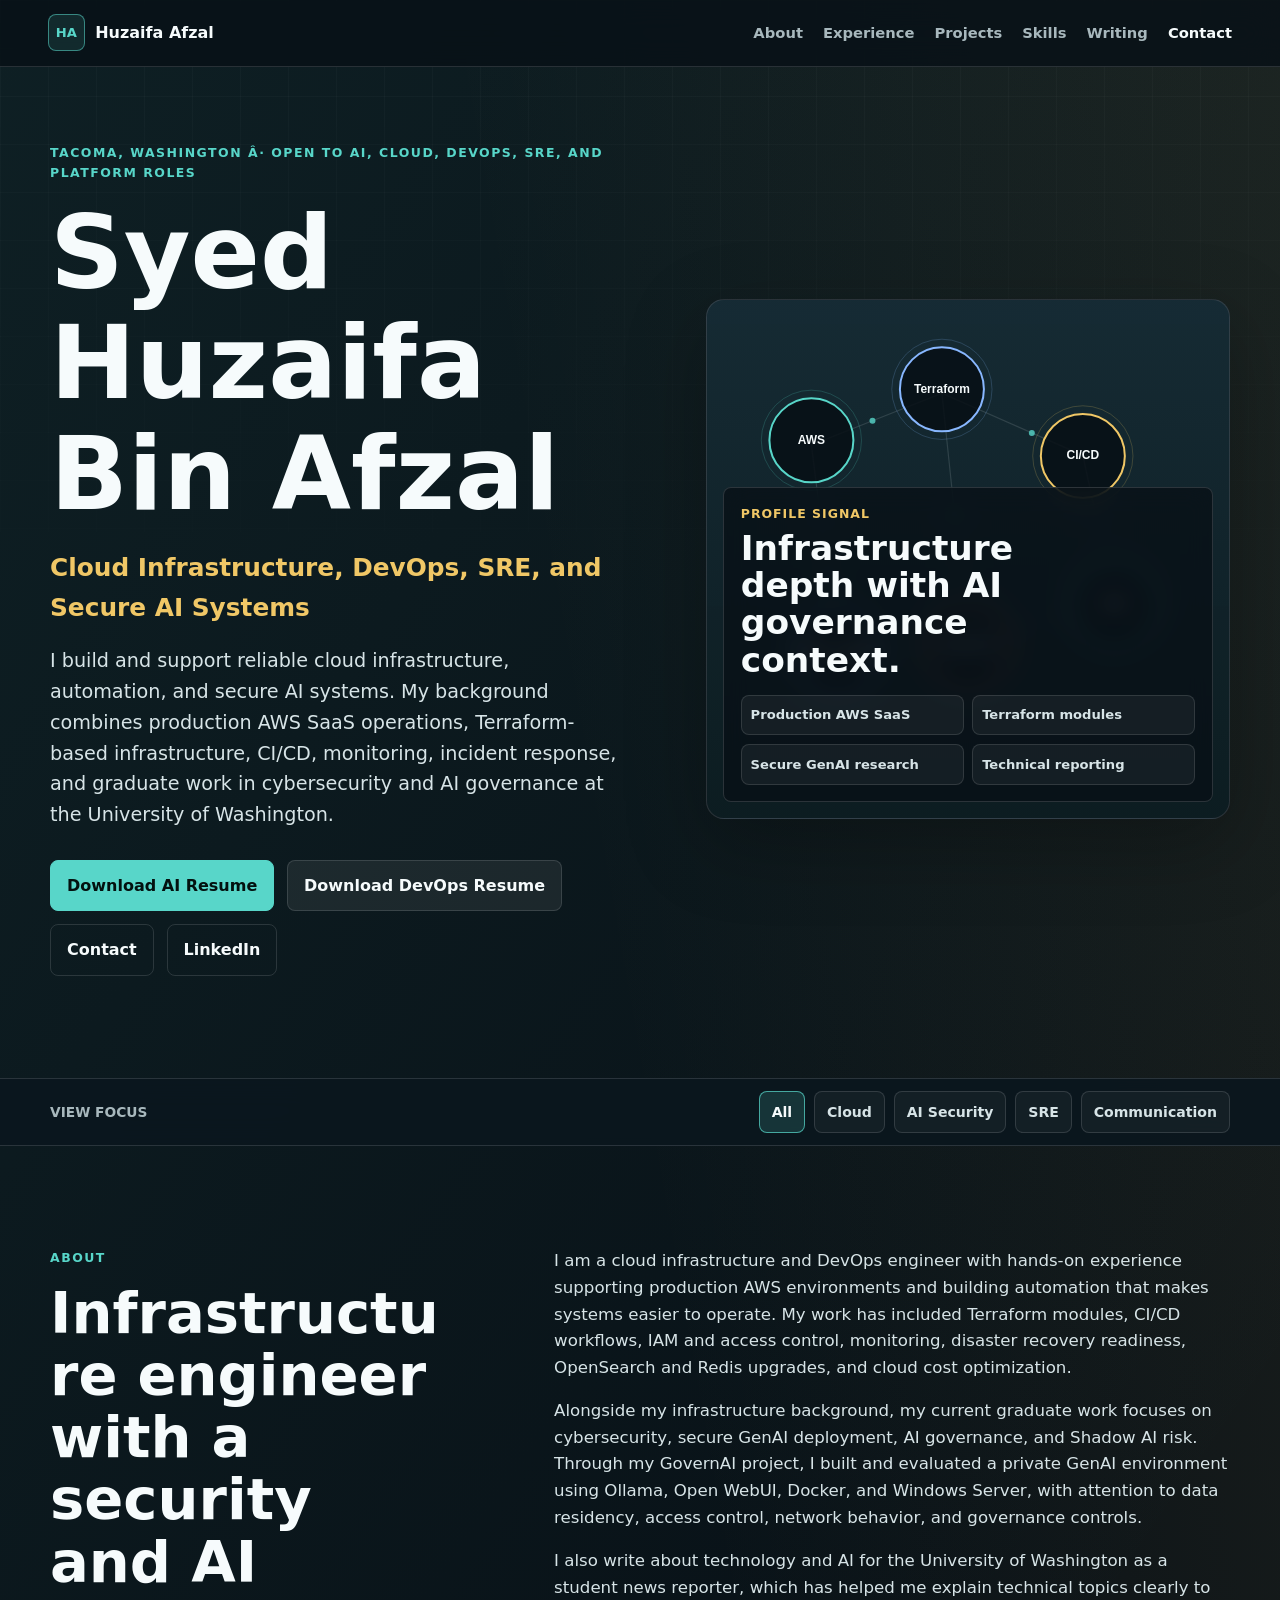
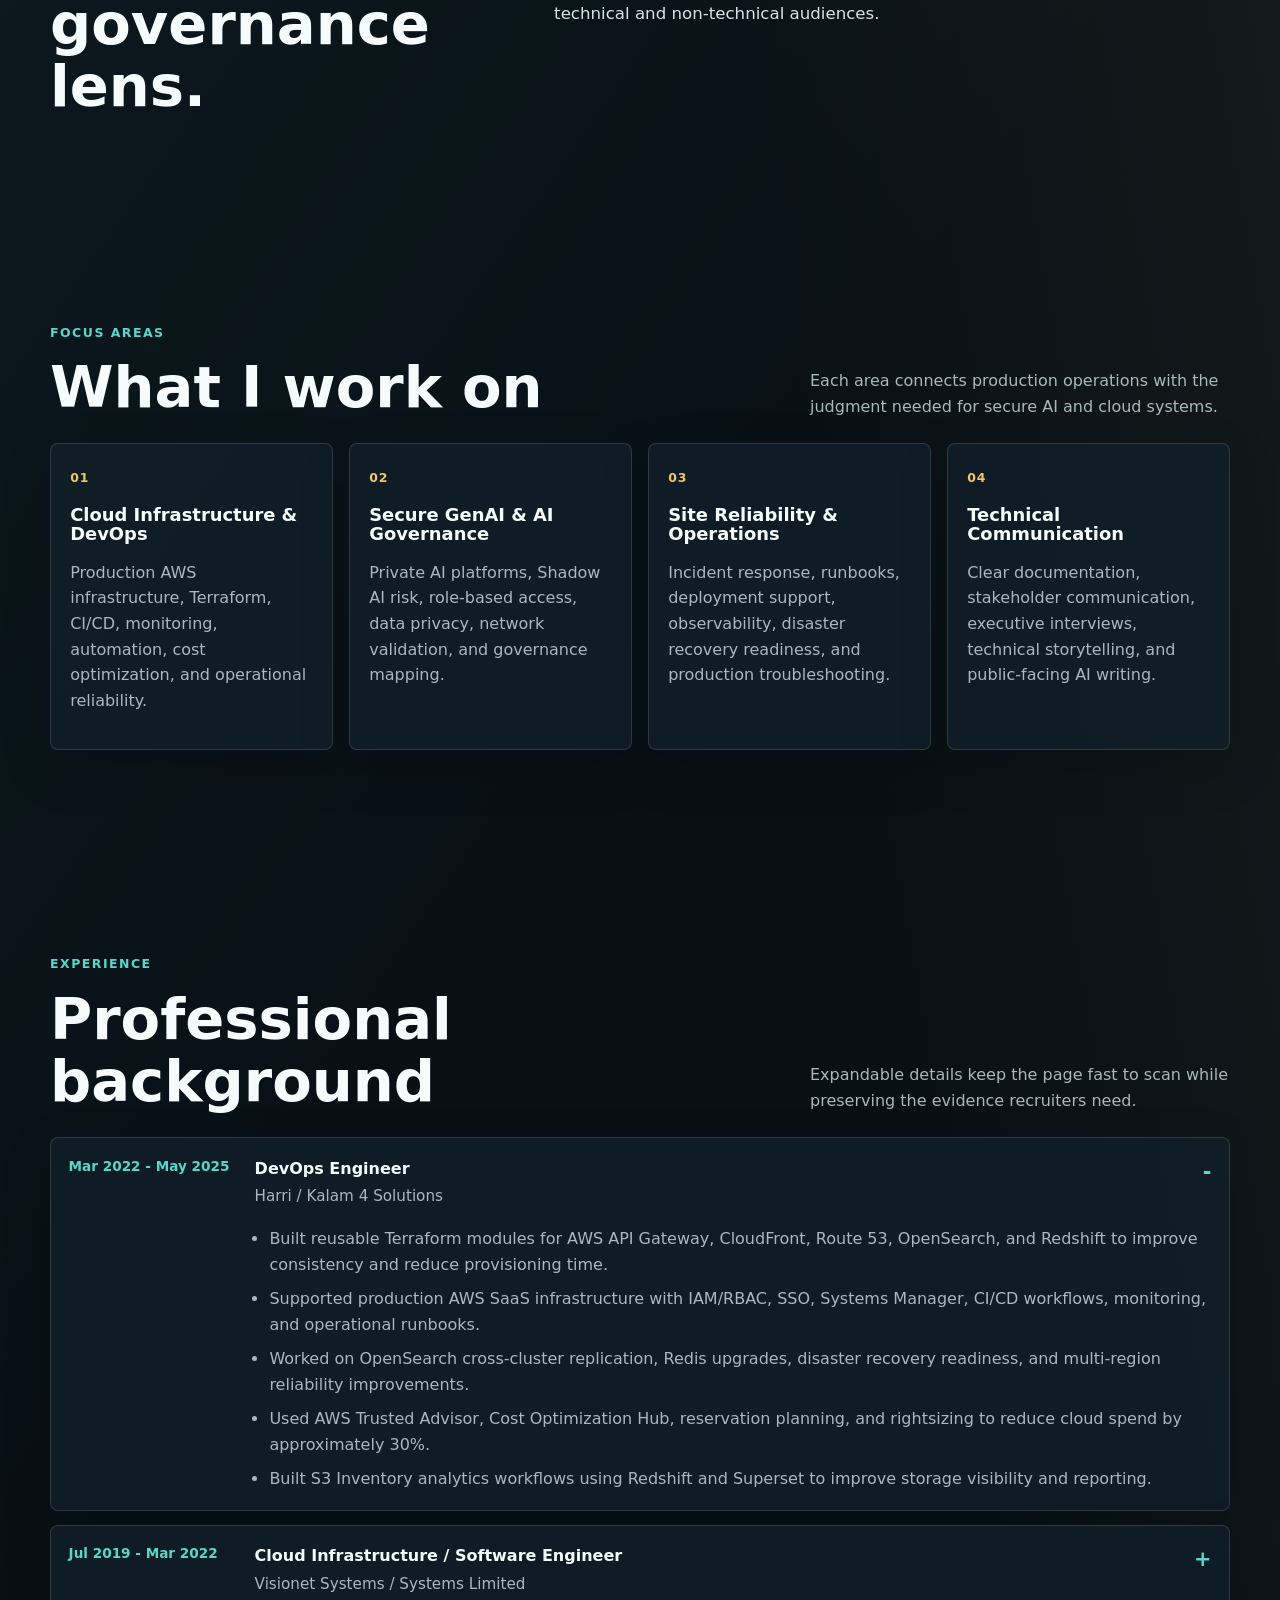
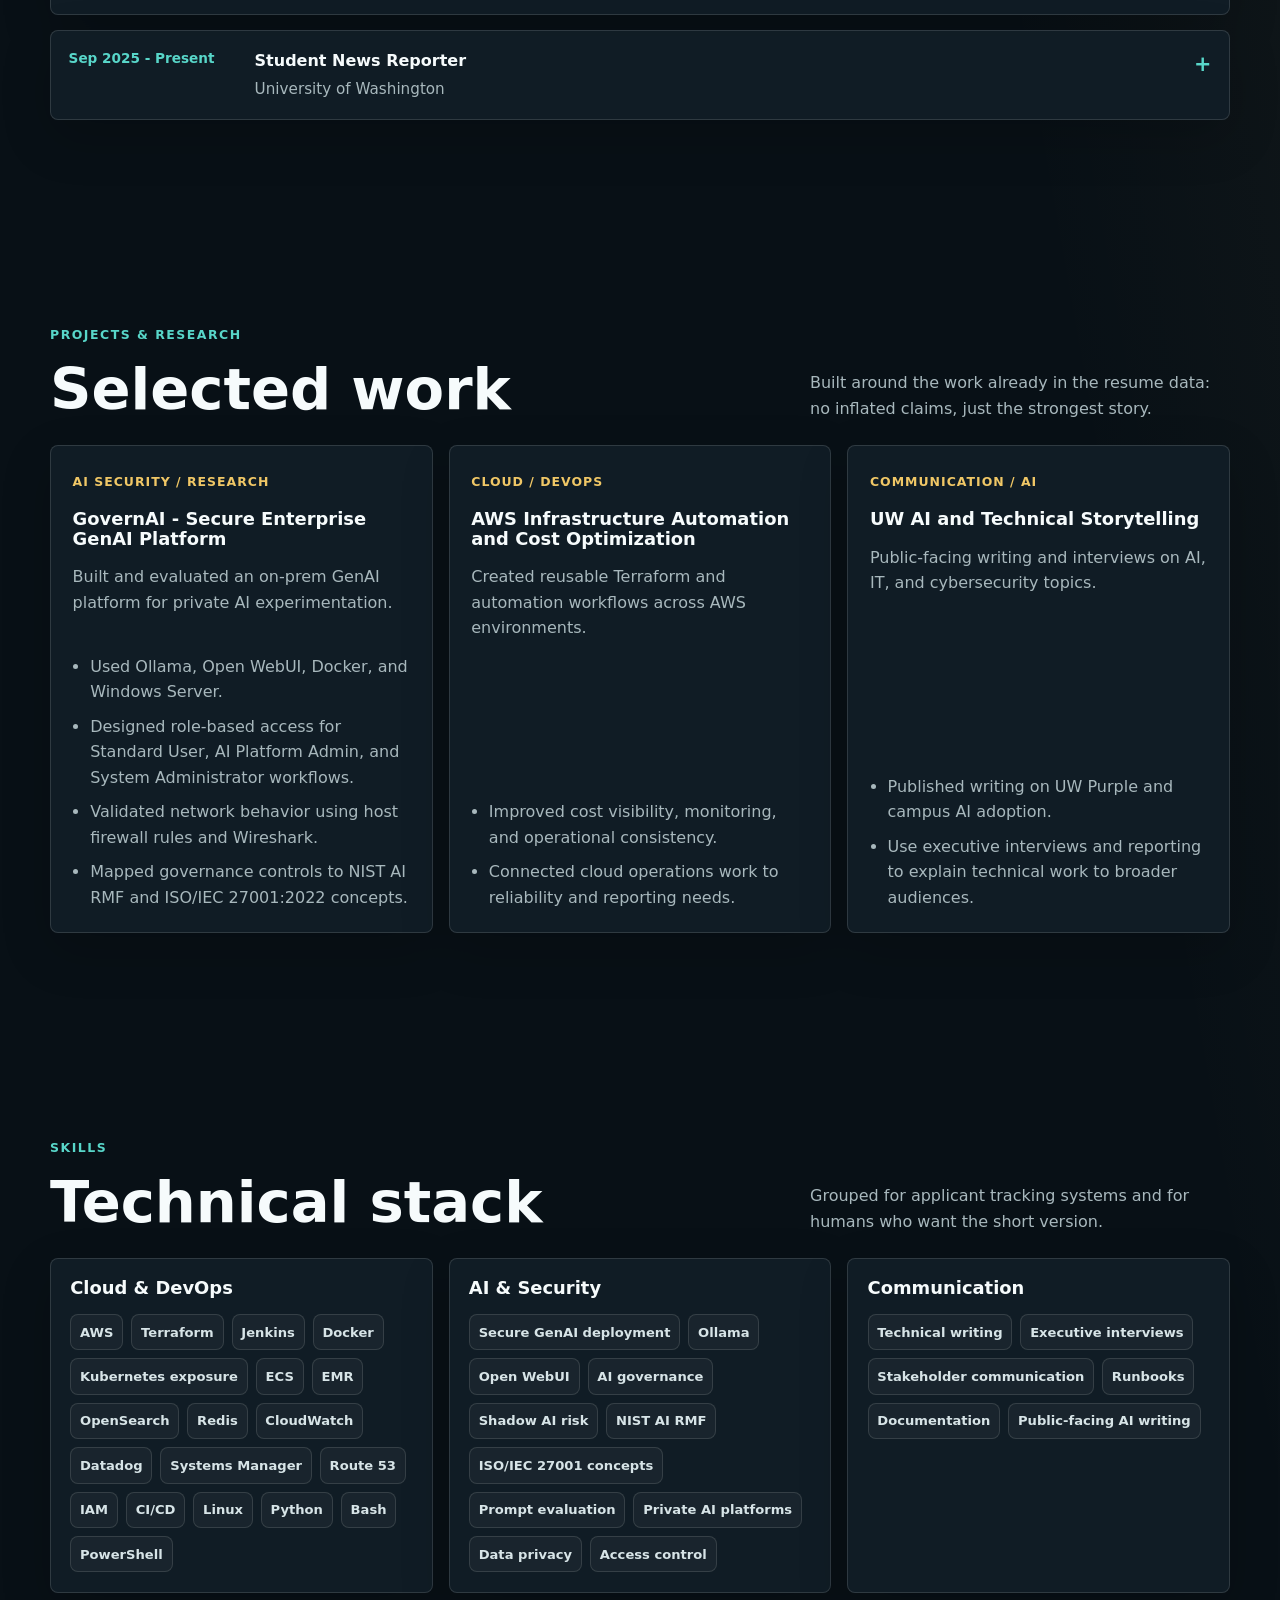
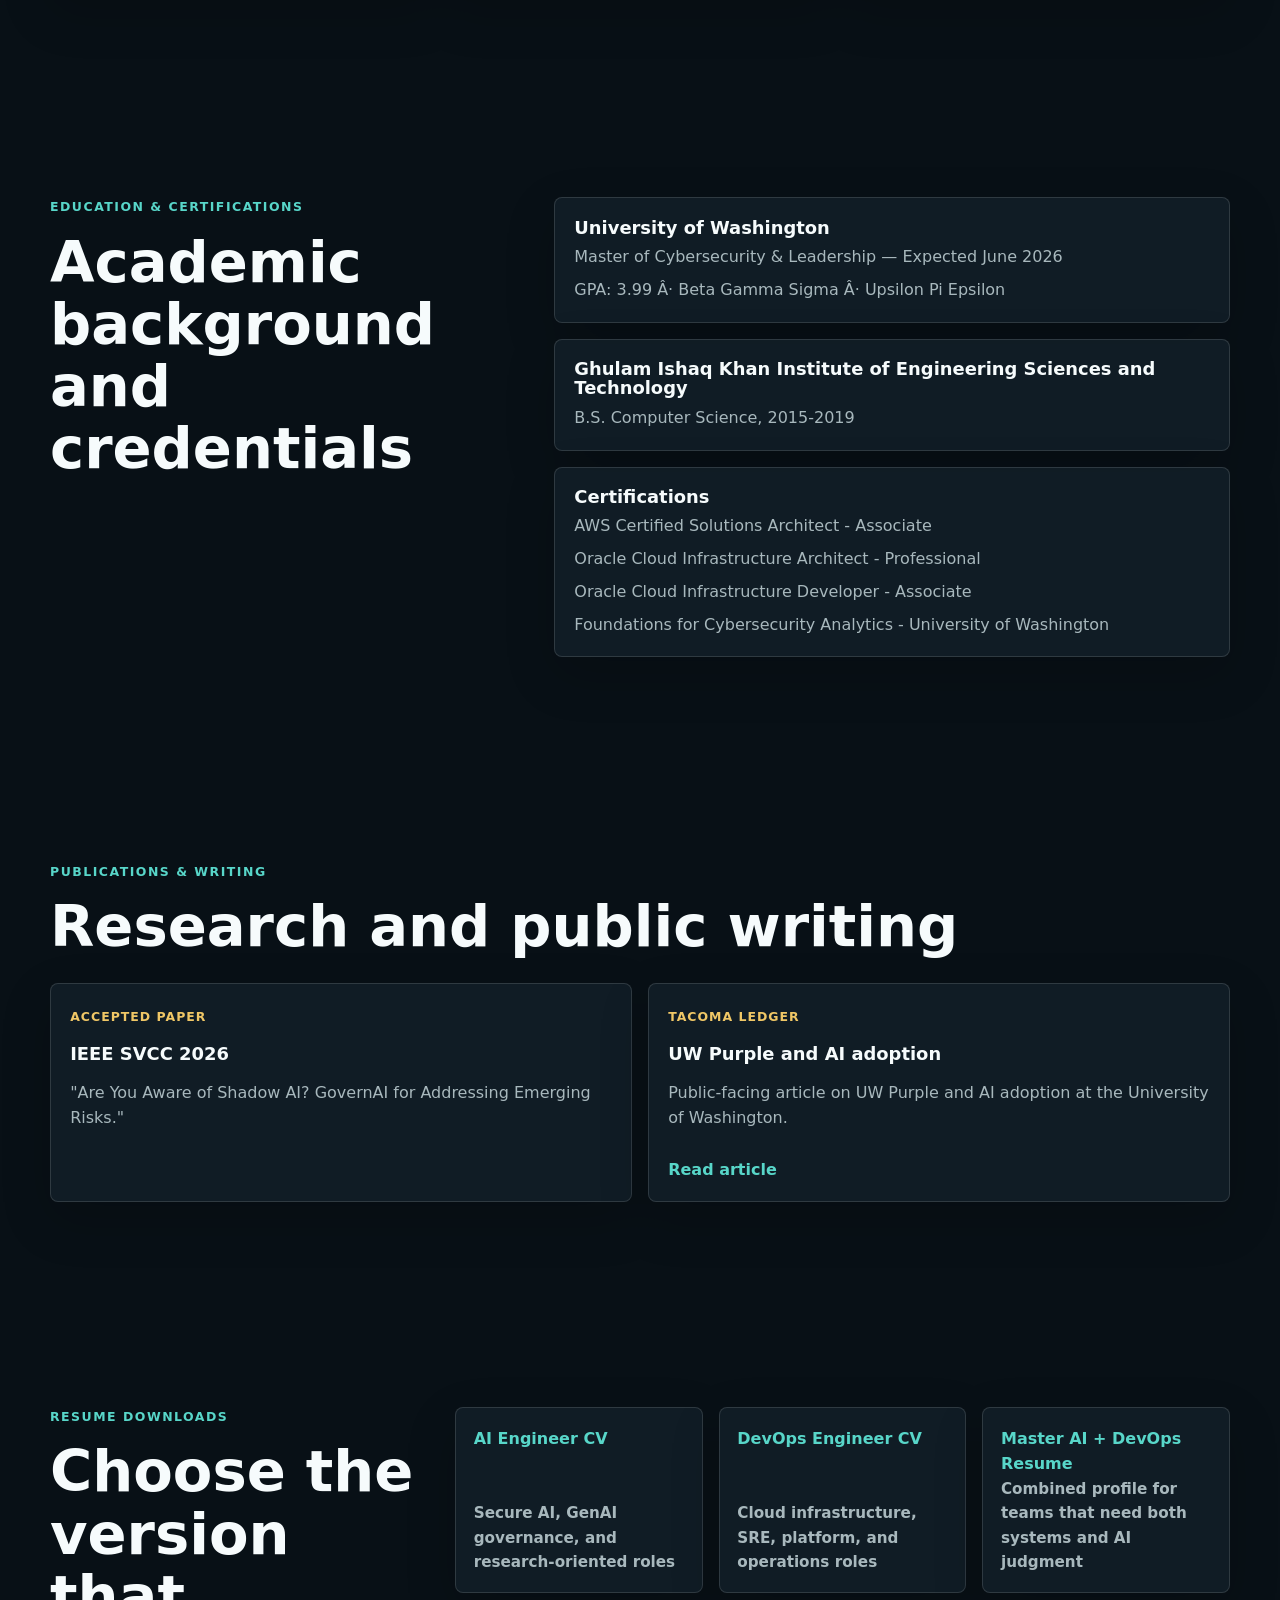
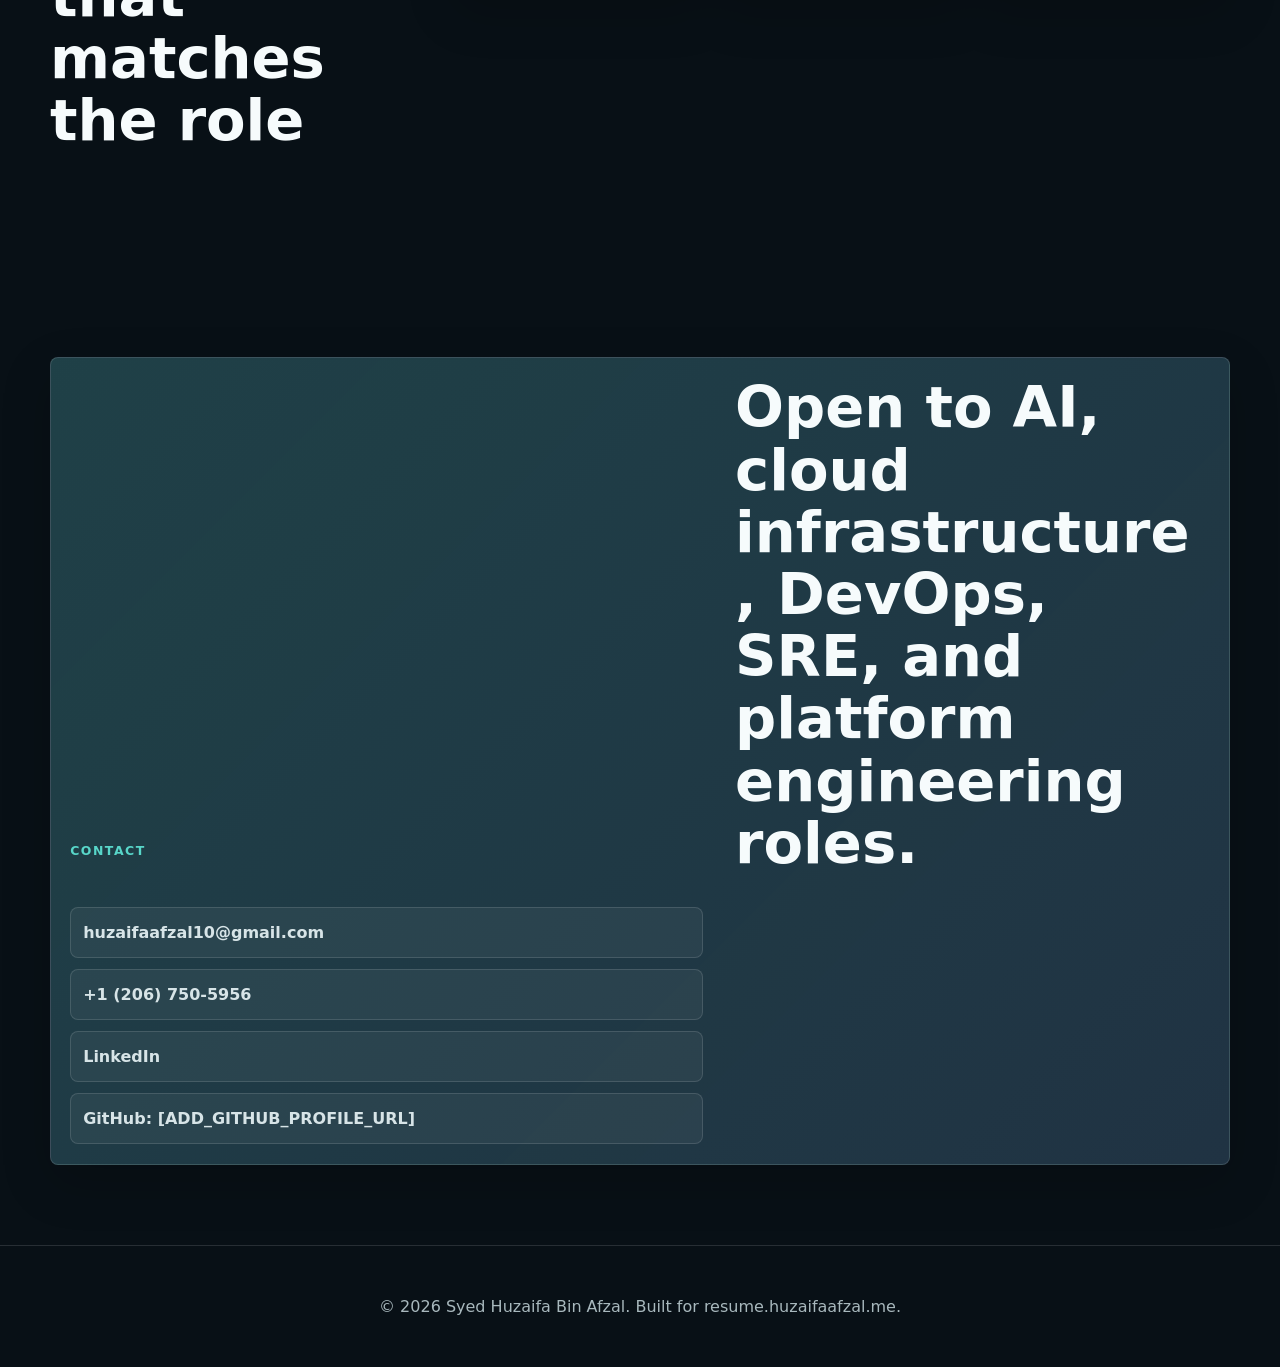
==== index.html @ 6bff1912 "First commit v1" ====
﻿<!DOCTYPE html>
<html lang="en">
<head>
  <meta charset="UTF-8" />
  <meta name="viewport" content="width=device-width, initial-scale=1.0" />
  <meta
    name="description"
    content="Syed Huzaifa Bin Afzal portfolio for cloud infrastructure, DevOps, SRE, and secure AI systems roles."
  />
  <title>Syed Huzaifa Bin Afzal | Cloud, DevOps, SRE & Secure AI</title>
  <link rel="stylesheet" href="styles.css" />
</head>
<body>
  <a class="skip-link" href="#main">Skip to content</a>

  <header class="site-header" data-header>
    <a class="brand" href="#top" aria-label="Syed Huzaifa Bin Afzal home">
      <span class="brand-mark" aria-hidden="true">HA</span>
      <span>Huzaifa Afzal</span>
    </a>
    <button class="nav-toggle" type="button" aria-expanded="false" aria-controls="site-nav">
      Menu
    </button>
    <nav id="site-nav" aria-label="Primary navigation">
      <a href="#about">About</a>
      <a href="#experience">Experience</a>
      <a href="#projects">Projects</a>
      <a href="#skills">Skills</a>
      <a href="#writing">Writing</a>
      <a href="#contact">Contact</a>
    </nav>
  </header>

  <main id="main">
    <section id="top" class="hero section">
      <div class="hero-copy">
        <p class="eyebrow">Tacoma, Washington Â· Open to AI, cloud, DevOps, SRE, and platform roles</p>
        <h1>Syed Huzaifa Bin Afzal</h1>
        <p class="headline">Cloud Infrastructure, DevOps, SRE, and Secure AI Systems</p>
        <p class="lead">
          I build and support reliable cloud infrastructure, automation, and secure AI systems. My
          background combines production AWS SaaS operations, Terraform-based infrastructure, CI/CD,
          monitoring, incident response, and graduate work in cybersecurity and AI governance at the
          University of Washington.
        </p>
        <div class="button-row hero-actions" aria-label="Primary actions">
          <a class="button primary" href="assets/resumes/Syed_Huzaifa_Afzal_AI_Engineer_CV.pdf" download>
            Download AI Resume
          </a>
          <a class="button" href="assets/resumes/Syed_Huzaifa_Afzal_DevOps_Engineer_CV.pdf" download>
            Download DevOps Resume
          </a>
          <a class="button ghost" href="mailto:huzaifaafzal10@gmail.com">Contact</a>
          <a class="button ghost" href="https://www.linkedin.com/in/syed-huzaifa-bin-afzal">LinkedIn</a>
        </div>
      </div>

      <aside class="hero-panel" aria-label="Interactive profile snapshot">
        <canvas id="systems-map" width="640" height="520" aria-label="Animated cloud and AI systems map"></canvas>
        <div class="panel-content">
          <p class="panel-kicker">Profile signal</p>
          <h2>Infrastructure depth with AI governance context.</h2>
          <div class="signal-grid" aria-label="Profile highlights">
            <span>Production AWS SaaS</span>
            <span>Terraform modules</span>
            <span>Secure GenAI research</span>
            <span>Technical reporting</span>
          </div>
        </div>
      </aside>
    </section>

    <section class="role-strip" aria-label="Role fit filters">
      <div class="role-strip-inner">
        <span class="role-label">View focus</span>
        <div class="role-tabs" role="tablist" aria-label="Portfolio focus">
          <button class="role-tab active" type="button" data-filter="all" role="tab" aria-selected="true">All</button>
          <button class="role-tab" type="button" data-filter="cloud" role="tab" aria-selected="false">Cloud</button>
          <button class="role-tab" type="button" data-filter="ai" role="tab" aria-selected="false">AI Security</button>
          <button class="role-tab" type="button" data-filter="sre" role="tab" aria-selected="false">SRE</button>
          <button class="role-tab" type="button" data-filter="communication" role="tab" aria-selected="false">Communication</button>
        </div>
      </div>
    </section>

    <section id="about" class="section two-column">
      <div class="section-heading">
        <p class="eyebrow">About</p>
        <h2>Infrastructure engineer with a security and AI governance lens.</h2>
      </div>
      <div class="section-copy">
        <p>
          I am a cloud infrastructure and DevOps engineer with hands-on experience supporting
          production AWS environments and building automation that makes systems easier to operate.
          My work has included Terraform modules, CI/CD workflows, IAM and access control, monitoring,
          disaster recovery readiness, OpenSearch and Redis upgrades, and cloud cost optimization.
        </p>
        <p>
          Alongside my infrastructure background, my current graduate work focuses on cybersecurity,
          secure GenAI deployment, AI governance, and Shadow AI risk. Through my GovernAI project, I
          built and evaluated a private GenAI environment using Ollama, Open WebUI, Docker, and Windows
          Server, with attention to data residency, access control, network behavior, and governance
          controls.
        </p>
        <p>
          I also write about technology and AI for the University of Washington as a student news
          reporter, which has helped me explain technical topics clearly to technical and
          non-technical audiences.
        </p>
      </div>
    </section>

    <section class="section">
      <div class="section-topline">
        <div>
          <p class="eyebrow">Focus Areas</p>
          <h2>What I work on</h2>
        </div>
        <p>
          Each area connects production operations with the judgment needed for secure AI and cloud
          systems.
        </p>
      </div>
      <div class="card-grid focus-grid">
        <article class="card lift" data-tags="cloud sre">
          <span class="card-index">01</span>
          <h3>Cloud Infrastructure & DevOps</h3>
          <p>Production AWS infrastructure, Terraform, CI/CD, monitoring, automation, cost optimization, and operational reliability.</p>
        </article>
        <article class="card lift" data-tags="ai">
          <span class="card-index">02</span>
          <h3>Secure GenAI & AI Governance</h3>
          <p>Private AI platforms, Shadow AI risk, role-based access, data privacy, network validation, and governance mapping.</p>
        </article>
        <article class="card lift" data-tags="sre cloud">
          <span class="card-index">03</span>
          <h3>Site Reliability & Operations</h3>
          <p>Incident response, runbooks, deployment support, observability, disaster recovery readiness, and production troubleshooting.</p>
        </article>
        <article class="card lift" data-tags="communication ai">
          <span class="card-index">04</span>
          <h3>Technical Communication</h3>
          <p>Clear documentation, stakeholder communication, executive interviews, technical storytelling, and public-facing AI writing.</p>
        </article>
      </div>
    </section>

    <section id="experience" class="section">
      <div class="section-topline">
        <div>
          <p class="eyebrow">Experience</p>
          <h2>Professional background</h2>
        </div>
        <p>Expandable details keep the page fast to scan while preserving the evidence recruiters need.</p>
      </div>

      <div class="timeline">
        <article class="timeline-item" data-tags="cloud sre">
          <button class="timeline-summary" type="button" aria-expanded="true">
            <span class="timeline-date">Mar 2022 - May 2025</span>
            <span>
              <strong>DevOps Engineer</strong>
              <span>Harri / Kalam 4 Solutions</span>
            </span>
          </button>
          <div class="timeline-details">
            <ul>
              <li>Built reusable Terraform modules for AWS API Gateway, CloudFront, Route 53, OpenSearch, and Redshift to improve consistency and reduce provisioning time.</li>
              <li>Supported production AWS SaaS infrastructure with IAM/RBAC, SSO, Systems Manager, CI/CD workflows, monitoring, and operational runbooks.</li>
              <li>Worked on OpenSearch cross-cluster replication, Redis upgrades, disaster recovery readiness, and multi-region reliability improvements.</li>
              <li>Used AWS Trusted Advisor, Cost Optimization Hub, reservation planning, and rightsizing to reduce cloud spend by approximately 30%.</li>
              <li>Built S3 Inventory analytics workflows using Redshift and Superset to improve storage visibility and reporting.</li>
            </ul>
          </div>
        </article>

        <article class="timeline-item" data-tags="cloud sre">
          <button class="timeline-summary" type="button" aria-expanded="false">
            <span class="timeline-date">Jul 2019 - Mar 2022</span>
            <span>
              <strong>Cloud Infrastructure / Software Engineer</strong>
              <span>Visionet Systems / Systems Limited</span>
            </span>
          </button>
          <div class="timeline-details" hidden>
            <ul>
              <li>Automated AWS patching, scheduling, post-deployment validation, and maintenance workflows using Systems Manager, Lambda, Python, Bash, and PowerShell.</li>
              <li>Built and maintained Jenkins CI/CD pipelines and supported CloudWatch and Datadog observability for cloud workloads.</li>
              <li>Provisioned infrastructure for AWS EMR and ECS workloads using Terraform, Docker, ECS, ALB, Route 53, and Fargate.</li>
              <li>Supported migration of Spark/HDP workloads from EC2 to EMR to improve scalability and operational manageability.</li>
            </ul>
          </div>
        </article>

        <article class="timeline-item" data-tags="communication ai">
          <button class="timeline-summary" type="button" aria-expanded="false">
            <span class="timeline-date">Sep 2025 - Present</span>
            <span>
              <strong>Student News Reporter</strong>
              <span>University of Washington</span>
            </span>
          </button>
          <div class="timeline-details" hidden>
            <ul>
              <li>Report on campus news, student life, and IT/AI developments for the Tacoma Ledger.</li>
              <li>Interview university leaders and translate technical AI and IT topics into clear public-facing stories.</li>
              <li>Covered UW Purple and AI community efforts across the University of Washington.</li>
            </ul>
          </div>
        </article>
      </div>
    </section>

    <section id="projects" class="section">
      <div class="section-topline">
        <div>
          <p class="eyebrow">Projects & Research</p>
          <h2>Selected work</h2>
        </div>
        <p>Built around the work already in the resume data: no inflated claims, just the strongest story.</p>
      </div>

      <div class="project-grid">
        <article class="project-card" data-tags="ai">
          <div>
            <span class="project-type">AI Security / Research</span>
            <h3>GovernAI - Secure Enterprise GenAI Platform</h3>
            <p>Built and evaluated an on-prem GenAI platform for private AI experimentation.</p>
          </div>
          <ul>
            <li>Used Ollama, Open WebUI, Docker, and Windows Server.</li>
            <li>Designed role-based access for Standard User, AI Platform Admin, and System Administrator workflows.</li>
            <li>Validated network behavior using host firewall rules and Wireshark.</li>
            <li>Mapped governance controls to NIST AI RMF and ISO/IEC 27001:2022 concepts.</li>
          </ul>
        </article>

        <article class="project-card" data-tags="cloud sre">
          <div>
            <span class="project-type">Cloud / DevOps</span>
            <h3>AWS Infrastructure Automation and Cost Optimization</h3>
            <p>Created reusable Terraform and automation workflows across AWS environments.</p>
          </div>
          <ul>
            <li>Improved cost visibility, monitoring, and operational consistency.</li>
            <li>Connected cloud operations work to reliability and reporting needs.</li>
          </ul>
        </article>

        <article class="project-card" data-tags="communication ai">
          <div>
            <span class="project-type">Communication / AI</span>
            <h3>UW AI and Technical Storytelling</h3>
            <p>Public-facing writing and interviews on AI, IT, and cybersecurity topics.</p>
          </div>
          <ul>
            <li>Published writing on UW Purple and campus AI adoption.</li>
            <li>Use executive interviews and reporting to explain technical work to broader audiences.</li>
          </ul>
        </article>
      </div>
    </section>

    <section id="skills" class="section">
      <div class="section-topline">
        <div>
          <p class="eyebrow">Skills</p>
          <h2>Technical stack</h2>
        </div>
        <p>Grouped for applicant tracking systems and for humans who want the short version.</p>
      </div>
      <div class="skill-groups">
        <article class="skill-group" data-tags="cloud sre">
          <h3>Cloud & DevOps</h3>
          <div class="chips">
            <span>AWS</span><span>Terraform</span><span>Jenkins</span><span>Docker</span><span>Kubernetes exposure</span><span>ECS</span><span>EMR</span><span>OpenSearch</span><span>Redis</span><span>CloudWatch</span><span>Datadog</span><span>Systems Manager</span><span>Route 53</span><span>IAM</span><span>CI/CD</span><span>Linux</span><span>Python</span><span>Bash</span><span>PowerShell</span>
          </div>
        </article>
        <article class="skill-group" data-tags="ai">
          <h3>AI & Security</h3>
          <div class="chips">
            <span>Secure GenAI deployment</span><span>Ollama</span><span>Open WebUI</span><span>AI governance</span><span>Shadow AI risk</span><span>NIST AI RMF</span><span>ISO/IEC 27001 concepts</span><span>Prompt evaluation</span><span>Private AI platforms</span><span>Data privacy</span><span>Access control</span>
          </div>
        </article>
        <article class="skill-group" data-tags="communication">
          <h3>Communication</h3>
          <div class="chips">
            <span>Technical writing</span><span>Executive interviews</span><span>Stakeholder communication</span><span>Runbooks</span><span>Documentation</span><span>Public-facing AI writing</span>
          </div>
        </article>
      </div>
    </section>

    <section class="section two-column education-section">
      <div class="section-heading">
        <p class="eyebrow">Education & Certifications</p>
        <h2>Academic background and credentials</h2>
      </div>
      <div class="credential-list">
        <article>
          <h3>University of Washington</h3>
          <p>Master of Cybersecurity & Leadership &mdash; Expected June 2026</p>
          <p class="muted">GPA: 3.99 Â· Beta Gamma Sigma Â· Upsilon Pi Epsilon</p>
        </article>
        <article>
          <h3>Ghulam Ishaq Khan Institute of Engineering Sciences and Technology</h3>
          <p>B.S. Computer Science, 2015-2019</p>
        </article>
        <article>
          <h3>Certifications</h3>
          <p>AWS Certified Solutions Architect - Associate</p>
          <p>Oracle Cloud Infrastructure Architect - Professional</p>
          <p>Oracle Cloud Infrastructure Developer - Associate</p>
          <p>Foundations for Cybersecurity Analytics - University of Washington</p>
        </article>
      </div>
    </section>

    <section id="writing" class="section">
      <div class="section-topline">
        <div>
          <p class="eyebrow">Publications & Writing</p>
          <h2>Research and public writing</h2>
        </div>
      </div>
      <div class="writing-grid">
        <article class="card" data-tags="ai">
          <span class="project-type">Accepted paper</span>
          <h3>IEEE SVCC 2026</h3>
          <p>"Are You Aware of Shadow AI? GovernAI for Addressing Emerging Risks."</p>
        </article>
        <article class="card" data-tags="communication ai">
          <span class="project-type">Tacoma Ledger</span>
          <h3>UW Purple and AI adoption</h3>
          <p>Public-facing article on UW Purple and AI adoption at the University of Washington.</p>
          <a class="text-link" href="https://thetacomaledger.com/2025/10/13/building-the-future-with-ai-purple-uw-students-join-forces-with-uw-it-to-shape-next-gen-ai/">Read article</a>
        </article>
      </div>
    </section>

    <section class="section resume-section" aria-labelledby="resume-heading">
      <div>
        <p class="eyebrow">Resume Downloads</p>
        <h2 id="resume-heading">Choose the version that matches the role</h2>
      </div>
      <div class="resume-grid">
        <a class="resume-card" href="assets/resumes/Syed_Huzaifa_Afzal_AI_Engineer_CV.pdf" download>
          <span>AI Engineer CV</span>
          <strong>Secure AI, GenAI governance, and research-oriented roles</strong>
        </a>
        <a class="resume-card" href="assets/resumes/Syed_Huzaifa_Afzal_DevOps_Engineer_CV.pdf" download>
          <span>DevOps Engineer CV</span>
          <strong>Cloud infrastructure, SRE, platform, and operations roles</strong>
        </a>
        <a class="resume-card" href="assets/resumes/Syed_Huzaifa_Afzal_Master_AI_DevOps_Resume.pdf" download>
          <span>Master AI + DevOps Resume</span>
          <strong>Combined profile for teams that need both systems and AI judgment</strong>
        </a>
      </div>
    </section>

    <section id="contact" class="section contact-section">
      <div class="contact-card">
        <p class="eyebrow">Contact</p>
        <h2>Open to AI, cloud infrastructure, DevOps, SRE, and platform engineering roles.</h2>
        <div class="contact-grid">
          <a href="mailto:huzaifaafzal10@gmail.com">huzaifaafzal10@gmail.com</a>
          <a href="tel:+12067505956">+1 (206) 750-5956</a>
          <a href="https://www.linkedin.com/in/syed-huzaifa-bin-afzal">LinkedIn</a>
          <span>GitHub: [ADD_GITHUB_PROFILE_URL]</span>
        </div>
      </div>
    </section>
  </main>

  <footer>
    <p>&copy; <span id="year"></span> Syed Huzaifa Bin Afzal. Built for resume.huzaifaafzal.me.</p>
  </footer>

  <script src="script.js"></script>
</body>
</html>
---- styles.css ----
:root {
  --bg: #081016;
  --bg-2: #0d1820;
  --panel: rgba(18, 31, 40, 0.86);
  --panel-strong: #14242e;
  --text: #f6fbfc;
  --muted: #a8b8bd;
  --soft: #d7e4e7;
  --line: rgba(255, 255, 255, 0.13);
  --accent: #58d6c9;
  --accent-2: #f0c766;
  --accent-3: #88b7ff;
  --danger: #ff8a6b;
  --shadow: 0 24px 80px rgba(0, 0, 0, 0.26);
  --radius: 8px;
  --radius-lg: 18px;
}

* {
  box-sizing: border-box;
}

html {
  scroll-behavior: smooth;
}

body {
  margin: 0;
  font-family: Inter, ui-sans-serif, system-ui, -apple-system, BlinkMacSystemFont, "Segoe UI", sans-serif;
  background:
    linear-gradient(125deg, rgba(88, 214, 201, 0.08), transparent 34%),
    linear-gradient(260deg, rgba(240, 199, 102, 0.08), transparent 32%),
    var(--bg);
  color: var(--text);
  line-height: 1.6;
}

body::before {
  content: "";
  position: fixed;
  inset: 0;
  z-index: -1;
  background-image:
    linear-gradient(rgba(255, 255, 255, 0.035) 1px, transparent 1px),
    linear-gradient(90deg, rgba(255, 255, 255, 0.035) 1px, transparent 1px);
  background-size: 48px 48px;
  mask-image: linear-gradient(to bottom, rgba(0, 0, 0, 0.75), transparent 76%);
}

a {
  color: var(--accent);
  text-decoration: none;
}

a:hover {
  text-decoration: underline;
}

button,
a {
  -webkit-tap-highlight-color: transparent;
}

button:focus-visible,
a:focus-visible {
  outline: 3px solid rgba(88, 214, 201, 0.55);
  outline-offset: 3px;
}

.skip-link {
  position: absolute;
  left: 1rem;
  top: -4rem;
  z-index: 100;
  padding: 0.7rem 1rem;
  border-radius: var(--radius);
  background: var(--accent);
  color: #03110f;
  font-weight: 800;
}

.skip-link:focus {
  top: 1rem;
}

.site-header {
  position: sticky;
  top: 0;
  z-index: 20;
  display: flex;
  align-items: center;
  justify-content: space-between;
  gap: 1rem;
  padding: 0.9rem clamp(1rem, 4vw, 3rem);
  background: rgba(8, 16, 22, 0.82);
  border-bottom: 1px solid var(--line);
  backdrop-filter: blur(16px);
}

.brand {
  display: inline-flex;
  align-items: center;
  gap: 0.65rem;
  color: var(--text);
  font-weight: 800;
}

.brand:hover {
  text-decoration: none;
}

.brand-mark {
  display: inline-grid;
  width: 2.3rem;
  height: 2.3rem;
  place-items: center;
  border: 1px solid rgba(88, 214, 201, 0.55);
  border-radius: var(--radius);
  background: rgba(88, 214, 201, 0.12);
  color: var(--accent);
  font-size: 0.82rem;
}

nav {
  display: flex;
  align-items: center;
  gap: clamp(0.7rem, 1.8vw, 1.25rem);
}

nav a {
  color: var(--muted);
  font-size: 0.92rem;
  font-weight: 700;
}

nav a:hover,
nav a.active {
  color: var(--text);
}

.nav-toggle {
  display: none;
  border: 1px solid var(--line);
  border-radius: var(--radius);
  background: rgba(255, 255, 255, 0.06);
  color: var(--text);
  font: inherit;
  font-weight: 800;
  padding: 0.55rem 0.75rem;
}

.section {
  width: min(1180px, calc(100% - 2rem));
  margin: 0 auto;
  padding: clamp(4rem, 8vw, 7rem) 0;
}

.hero {
  display: grid;
  grid-template-columns: minmax(0, 1.05fr) minmax(320px, 0.95fr);
  align-items: center;
  gap: clamp(2rem, 6vw, 5rem);
  min-height: calc(100vh - 72px);
  padding-top: clamp(3rem, 6vw, 6rem);
}

.eyebrow {
  margin: 0 0 0.9rem;
  color: var(--accent);
  font-size: 0.78rem;
  font-weight: 800;
  letter-spacing: 0.12em;
  text-transform: uppercase;
}

h1,
h2,
h3,
p {
  overflow-wrap: anywhere;
}

h1,
h2,
h3 {
  margin: 0;
  line-height: 1.08;
}

h1 {
  max-width: 11ch;
  font-size: clamp(3.2rem, 8vw, 6.85rem);
  font-weight: 800;
}

h2 {
  font-size: clamp(2rem, 4.5vw, 4rem);
  font-weight: 800;
}

h3 {
  font-size: 1.12rem;
}

.headline {
  margin: 1.15rem 0 0;
  color: var(--accent-2);
  font-size: clamp(1.12rem, 2.5vw, 1.55rem);
  font-weight: 800;
}

.lead {
  max-width: 760px;
  margin: 1.2rem 0 0;
  color: var(--soft);
  font-size: clamp(1.04rem, 1.5vw, 1.22rem);
}

.button-row {
  display: flex;
  flex-wrap: wrap;
  gap: 0.8rem;
  margin-top: 1.8rem;
}

.button {
  display: inline-flex;
  min-height: 2.8rem;
  align-items: center;
  justify-content: center;
  border: 1px solid var(--line);
  border-radius: var(--radius);
  padding: 0.75rem 1rem;
  background: rgba(255, 255, 255, 0.07);
  color: var(--text);
  font-weight: 800;
  transition: transform 180ms ease, border-color 180ms ease, background 180ms ease;
}

.button:hover {
  transform: translateY(-2px);
  border-color: rgba(88, 214, 201, 0.5);
  text-decoration: none;
}

.button.primary {
  border-color: var(--accent);
  background: var(--accent);
  color: #03110f;
}

.button.ghost {
  background: transparent;
}

.hero-panel {
  position: relative;
  min-height: 520px;
  overflow: hidden;
  border: 1px solid var(--line);
  border-radius: var(--radius-lg);
  background:
    linear-gradient(180deg, rgba(20, 36, 46, 0.88), rgba(9, 19, 25, 0.92)),
    var(--panel-strong);
  box-shadow: var(--shadow);
}

#systems-map {
  position: absolute;
  inset: 0;
  width: 100%;
  height: 100%;
}

.panel-content {
  position: absolute;
  inset: auto 1rem 1rem;
  z-index: 1;
  border: 1px solid rgba(255, 255, 255, 0.14);
  border-radius: var(--radius);
  padding: 1.05rem;
  background: rgba(8, 16, 22, 0.78);
  backdrop-filter: blur(12px);
}

.panel-kicker {
  margin: 0 0 0.35rem;
  color: var(--accent-2);
  font-size: 0.78rem;
  font-weight: 800;
  letter-spacing: 0.08em;
  text-transform: uppercase;
}

.panel-content h2 {
  max-width: 15ch;
  font-size: clamp(1.45rem, 3vw, 2.15rem);
}

.signal-grid {
  display: grid;
  grid-template-columns: repeat(2, minmax(0, 1fr));
  gap: 0.55rem;
  margin-top: 1rem;
}

.signal-grid span {
  border: 1px solid rgba(255, 255, 255, 0.12);
  border-radius: var(--radius);
  padding: 0.55rem;
  color: var(--soft);
  background: rgba(255, 255, 255, 0.05);
  font-size: 0.82rem;
  font-weight: 700;
}

.role-strip {
  position: sticky;
  top: 66px;
  z-index: 12;
  border-block: 1px solid var(--line);
  background: rgba(11, 23, 30, 0.9);
  backdrop-filter: blur(14px);
}

.role-strip-inner {
  display: flex;
  width: min(1180px, calc(100% - 2rem));
  align-items: center;
  justify-content: space-between;
  gap: 1rem;
  margin: 0 auto;
  padding: 0.75rem 0;
}

.role-label {
  color: var(--muted);
  font-size: 0.86rem;
  font-weight: 800;
  text-transform: uppercase;
}

.role-tabs {
  display: flex;
  flex-wrap: wrap;
  gap: 0.55rem;
}

.role-tab {
  border: 1px solid var(--line);
  border-radius: var(--radius);
  padding: 0.55rem 0.75rem;
  background: rgba(255, 255, 255, 0.04);
  color: var(--soft);
  cursor: pointer;
  font: inherit;
  font-size: 0.88rem;
  font-weight: 800;
}

.role-tab.active {
  border-color: rgba(88, 214, 201, 0.72);
  background: rgba(88, 214, 201, 0.16);
  color: var(--text);
}

.two-column {
  display: grid;
  grid-template-columns: minmax(260px, 0.78fr) minmax(0, 1.22fr);
  gap: clamp(2rem, 6vw, 4.5rem);
}

.section-heading h2 {
  max-width: 10ch;
}

.section-copy {
  color: var(--soft);
  font-size: 1.04rem;
}

.section-copy p:first-child {
  margin-top: 0;
}

.section-topline {
  display: flex;
  align-items: end;
  justify-content: space-between;
  gap: 2rem;
  margin-bottom: 1.5rem;
}

.section-topline p:last-child {
  max-width: 420px;
  margin: 0;
  color: var(--muted);
}

.card-grid,
.project-grid,
.writing-grid,
.resume-grid,
.skill-groups {
  display: grid;
  gap: 1rem;
}

.focus-grid {
  grid-template-columns: repeat(4, minmax(0, 1fr));
}

.card,
.project-card,
.skill-group,
.credential-list article,
.resume-card,
.contact-card,
.timeline-item {
  border: 1px solid var(--line);
  border-radius: var(--radius);
  background: var(--panel);
  box-shadow: 0 18px 50px rgba(0, 0, 0, 0.18);
}

.card,
.skill-group,
.credential-list article,
.contact-card {
  padding: 1.2rem;
}

.lift {
  transition: transform 180ms ease, border-color 180ms ease, background 180ms ease;
}

.lift:hover {
  transform: translateY(-4px);
  border-color: rgba(88, 214, 201, 0.45);
}

.card-index,
.project-type {
  display: inline-flex;
  margin-bottom: 1.1rem;
  color: var(--accent-2);
  font-size: 0.78rem;
  font-weight: 800;
  letter-spacing: 0.08em;
  text-transform: uppercase;
}

.card p,
.project-card p,
.project-card li,
.timeline-details,
.credential-list p,
.resume-card strong,
footer {
  color: var(--muted);
}

.timeline {
  display: grid;
  gap: 0.9rem;
}

.timeline-summary {
  display: grid;
  width: 100%;
  grid-template-columns: 170px 1fr;
  gap: 1rem;
  align-items: start;
  border: 0;
  border-radius: var(--radius);
  padding: 1.1rem;
  background: transparent;
  color: var(--text);
  cursor: pointer;
  font: inherit;
  text-align: left;
}

.timeline-summary::after {
  content: "+";
  position: absolute;
  right: 1.1rem;
  color: var(--accent);
  font-size: 1.3rem;
  font-weight: 800;
}

.timeline-summary[aria-expanded="true"]::after {
  content: "-";
}

.timeline-item {
  position: relative;
}

.timeline-date {
  color: var(--accent);
  font-size: 0.85rem;
  font-weight: 800;
}

.timeline-summary strong,
.timeline-summary span span {
  display: block;
}

.timeline-summary span span {
  margin-top: 0.2rem;
  color: var(--muted);
  font-size: 0.95rem;
}

.timeline-details {
  padding: 0 1.1rem 1.1rem 12.55rem;
}

.timeline-details ul,
.project-card ul {
  margin: 0;
  padding-left: 1.1rem;
}

.timeline-details li + li,
.project-card li + li {
  margin-top: 0.55rem;
}

.project-grid {
  grid-template-columns: repeat(3, minmax(0, 1fr));
}

.project-card {
  display: flex;
  min-height: 100%;
  flex-direction: column;
  justify-content: space-between;
  gap: 1.4rem;
  padding: 1.35rem;
}

.skill-groups {
  grid-template-columns: repeat(3, minmax(0, 1fr));
}

.chips {
  display: flex;
  flex-wrap: wrap;
  gap: 0.5rem;
  margin-top: 1rem;
}

.chips span {
  border: 1px solid rgba(255, 255, 255, 0.12);
  border-radius: var(--radius);
  padding: 0.42rem 0.55rem;
  background: rgba(255, 255, 255, 0.04);
  color: var(--soft);
  font-size: 0.82rem;
  font-weight: 700;
}

.credential-list {
  display: grid;
  gap: 1rem;
}

.credential-list p {
  margin: 0.45rem 0 0;
}

.credential-list .muted {
  color: var(--muted);
}

.writing-grid {
  grid-template-columns: repeat(2, minmax(0, 1fr));
}

.text-link {
  display: inline-flex;
  margin-top: 0.6rem;
  font-weight: 800;
}

.resume-section {
  display: grid;
  grid-template-columns: minmax(260px, 0.65fr) minmax(0, 1.35fr);
  align-items: start;
  gap: 2rem;
}

.resume-grid {
  grid-template-columns: repeat(3, minmax(0, 1fr));
}

.resume-card {
  display: flex;
  min-height: 11rem;
  flex-direction: column;
  justify-content: space-between;
  padding: 1.1rem;
  color: var(--text);
  transition: transform 180ms ease, border-color 180ms ease, background 180ms ease;
}

.resume-card:hover {
  transform: translateY(-4px);
  border-color: rgba(88, 214, 201, 0.52);
  background: rgba(88, 214, 201, 0.08);
  text-decoration: none;
}

.resume-card span {
  color: var(--accent);
  font-weight: 800;
}

.resume-card strong {
  font-size: 0.95rem;
  font-weight: 700;
}

.contact-section {
  padding-bottom: 5rem;
}

.contact-card {
  display: grid;
  grid-template-columns: minmax(0, 1fr) minmax(280px, 0.75fr);
  gap: 2rem;
  align-items: end;
  background:
    linear-gradient(135deg, rgba(88, 214, 201, 0.16), rgba(136, 183, 255, 0.1)),
    var(--panel-strong);
}

.contact-card h2 {
  max-width: 14ch;
}

.contact-grid {
  display: grid;
  gap: 0.65rem;
}

.contact-grid a,
.contact-grid span {
  border: 1px solid rgba(255, 255, 255, 0.13);
  border-radius: var(--radius);
  padding: 0.75rem;
  background: rgba(255, 255, 255, 0.05);
  color: var(--soft);
  font-weight: 700;
}

footer {
  border-top: 1px solid var(--line);
  padding: 2rem 1rem;
  text-align: center;
}

[data-hidden-by-filter="true"] {
  display: none;
}

@media (prefers-reduced-motion: reduce) {
  *,
  *::before,
  *::after {
    scroll-behavior: auto !important;
    transition: none !important;
  }
}

@media (max-width: 980px) {
  .hero,
  .two-column,
  .resume-section,
  .contact-card,
  .section-topline {
    grid-template-columns: 1fr;
  }

  .section-topline {
    display: grid;
  }

  .focus-grid,
  .project-grid,
  .skill-groups,
  .resume-grid {
    grid-template-columns: repeat(2, minmax(0, 1fr));
  }

  .hero {
    min-height: auto;
  }
}

@media (max-width: 760px) {
  .site-header {
    align-items: flex-start;
  }

  .nav-toggle {
    display: inline-flex;
    margin-left: auto;
  }

  nav {
    display: none;
    width: 100%;
    flex-direction: column;
    align-items: stretch;
  }

  nav.open {
    display: flex;
  }

  nav a {
    border-top: 1px solid var(--line);
    padding: 0.7rem 0;
  }

  .role-strip {
    top: 62px;
  }

  .role-strip-inner {
    align-items: flex-start;
    flex-direction: column;
  }

  .timeline-summary {
    grid-template-columns: 1fr;
    padding-right: 3rem;
  }

  .timeline-details {
    padding: 0 1.1rem 1.1rem;
  }

  .focus-grid,
  .project-grid,
  .skill-groups,
  .writing-grid,
  .resume-grid,
  .signal-grid {
    grid-template-columns: 1fr;
  }

  .hero-panel {
    min-height: 440px;
  }

  h1 {
    max-width: 10ch;
  }
}

@media (max-width: 520px) {
  .section {
    width: min(100% - 1rem, 1180px);
  }

  .hero-actions .button {
    width: 100%;
  }

  .role-tabs {
    display: grid;
    width: 100%;
    grid-template-columns: repeat(2, minmax(0, 1fr));
  }

  .role-tab {
    min-height: 2.6rem;
  }

  .panel-content {
    inset: auto 0.65rem 0.65rem;
  }
}
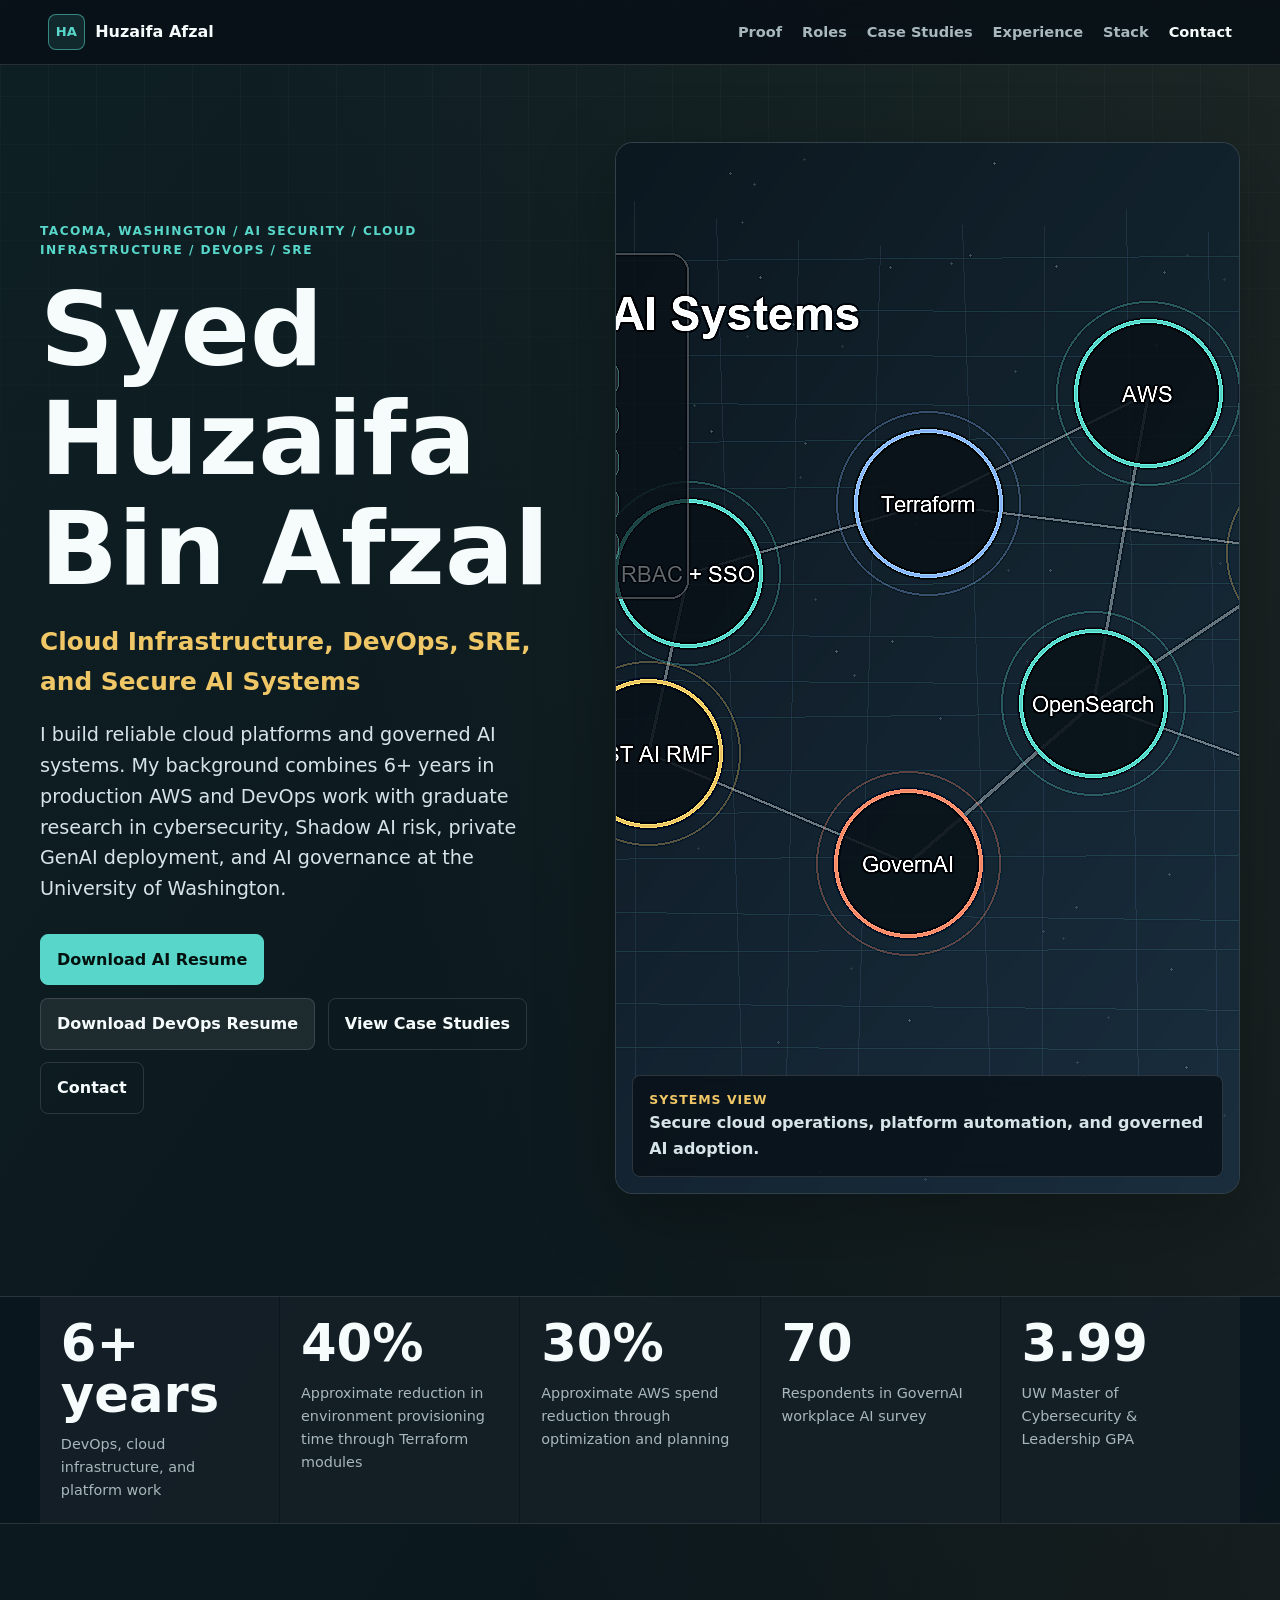
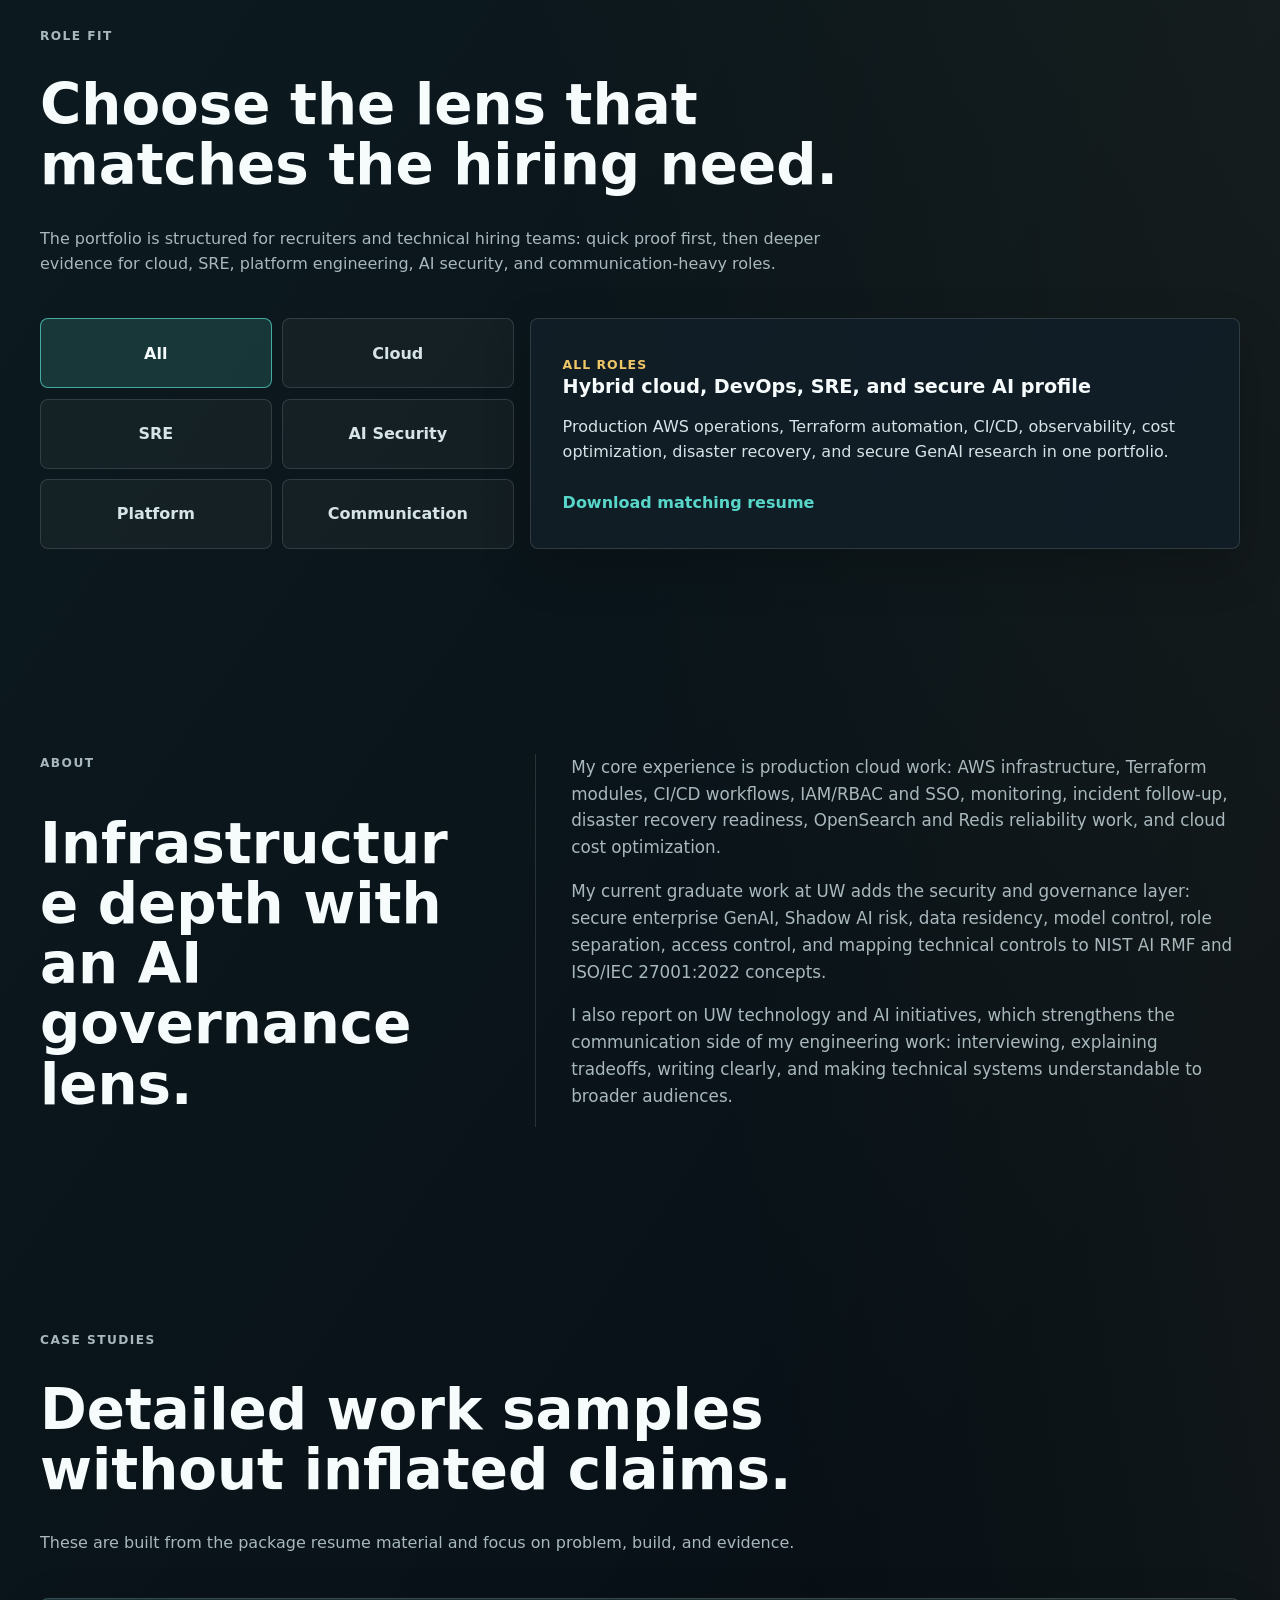
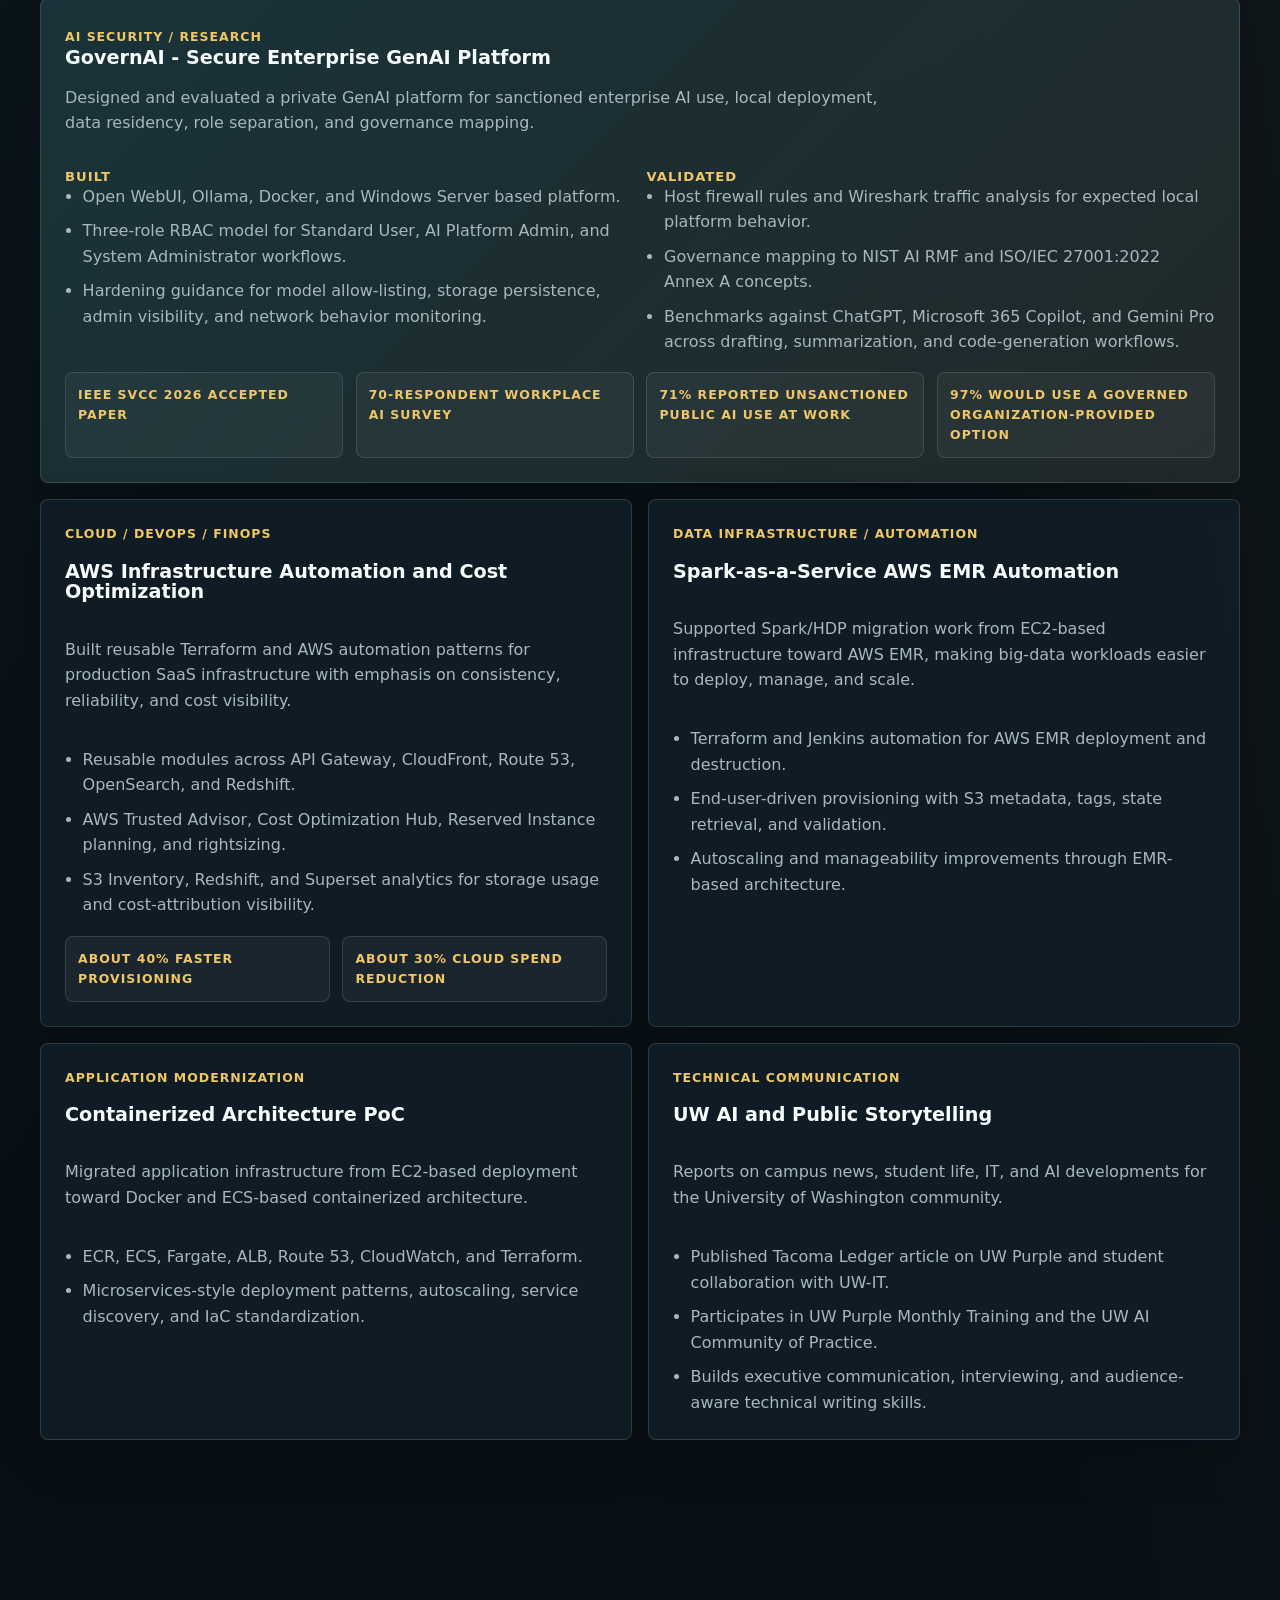
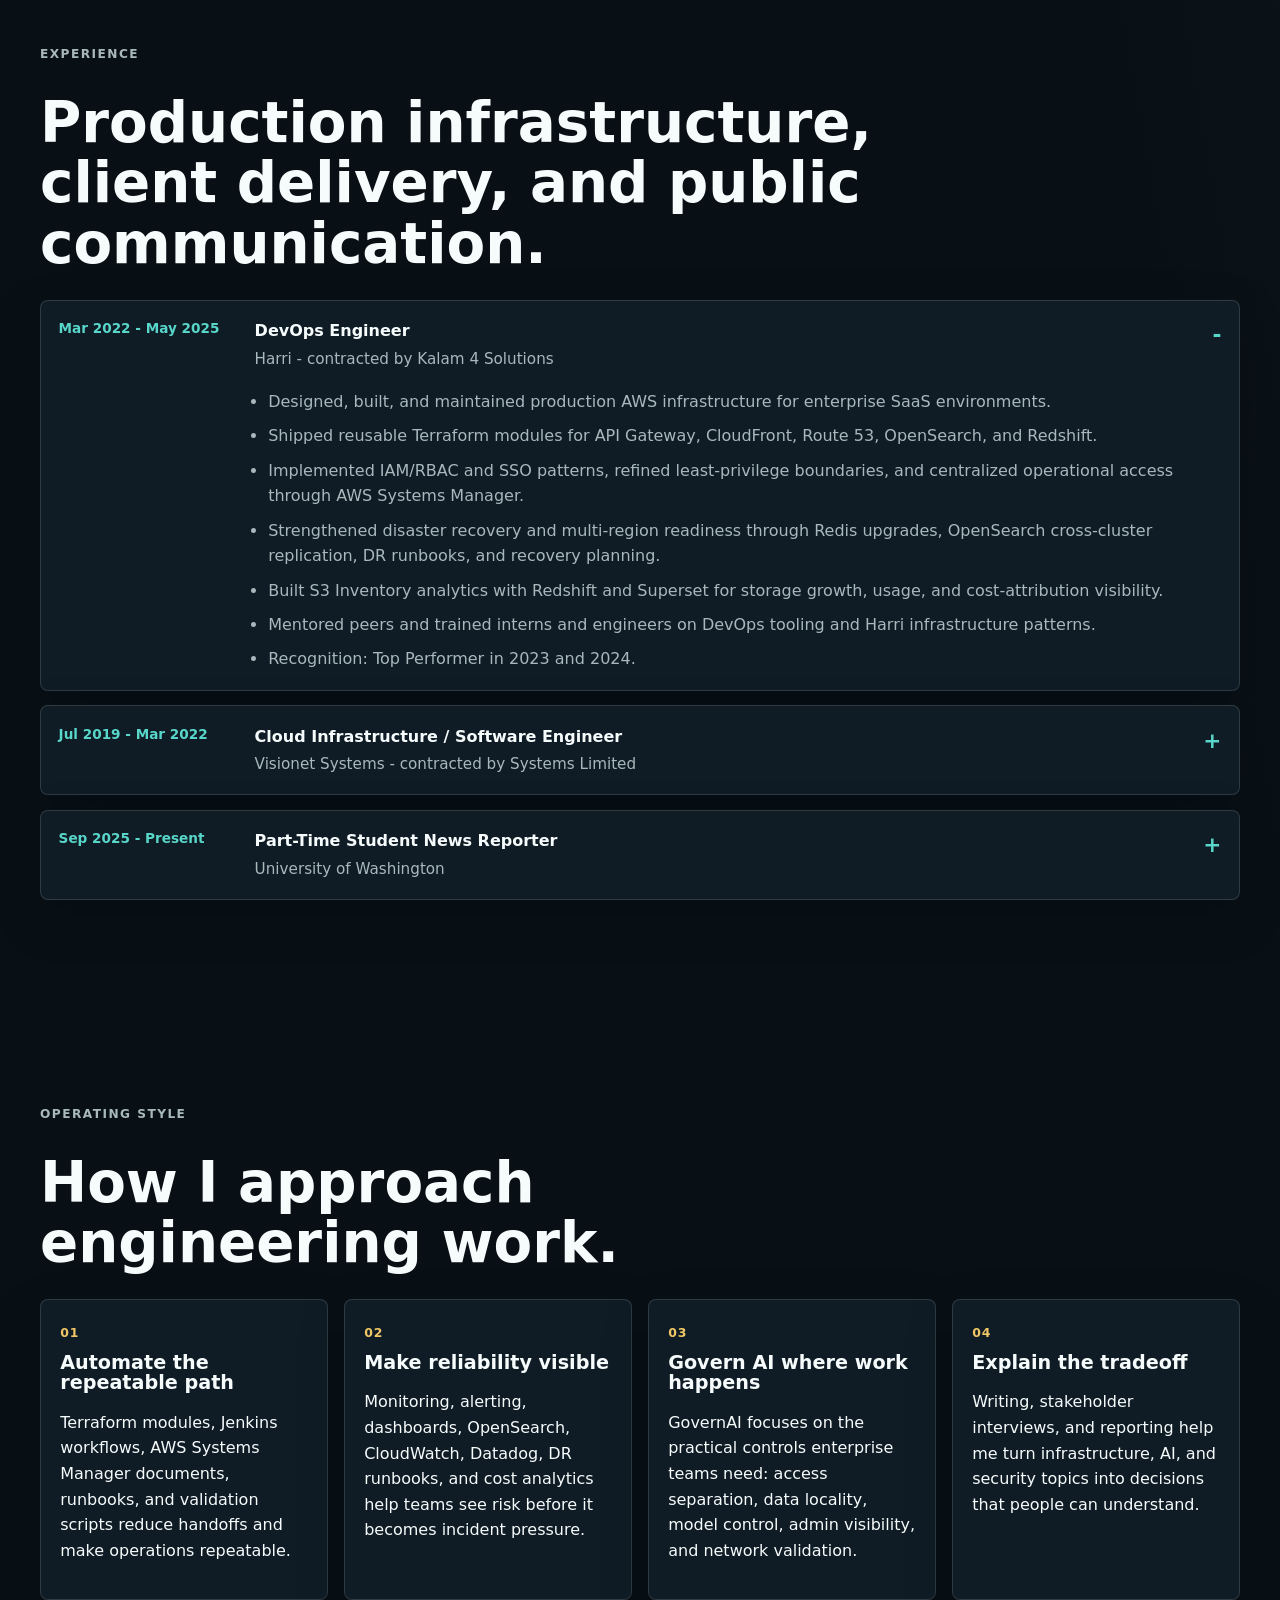
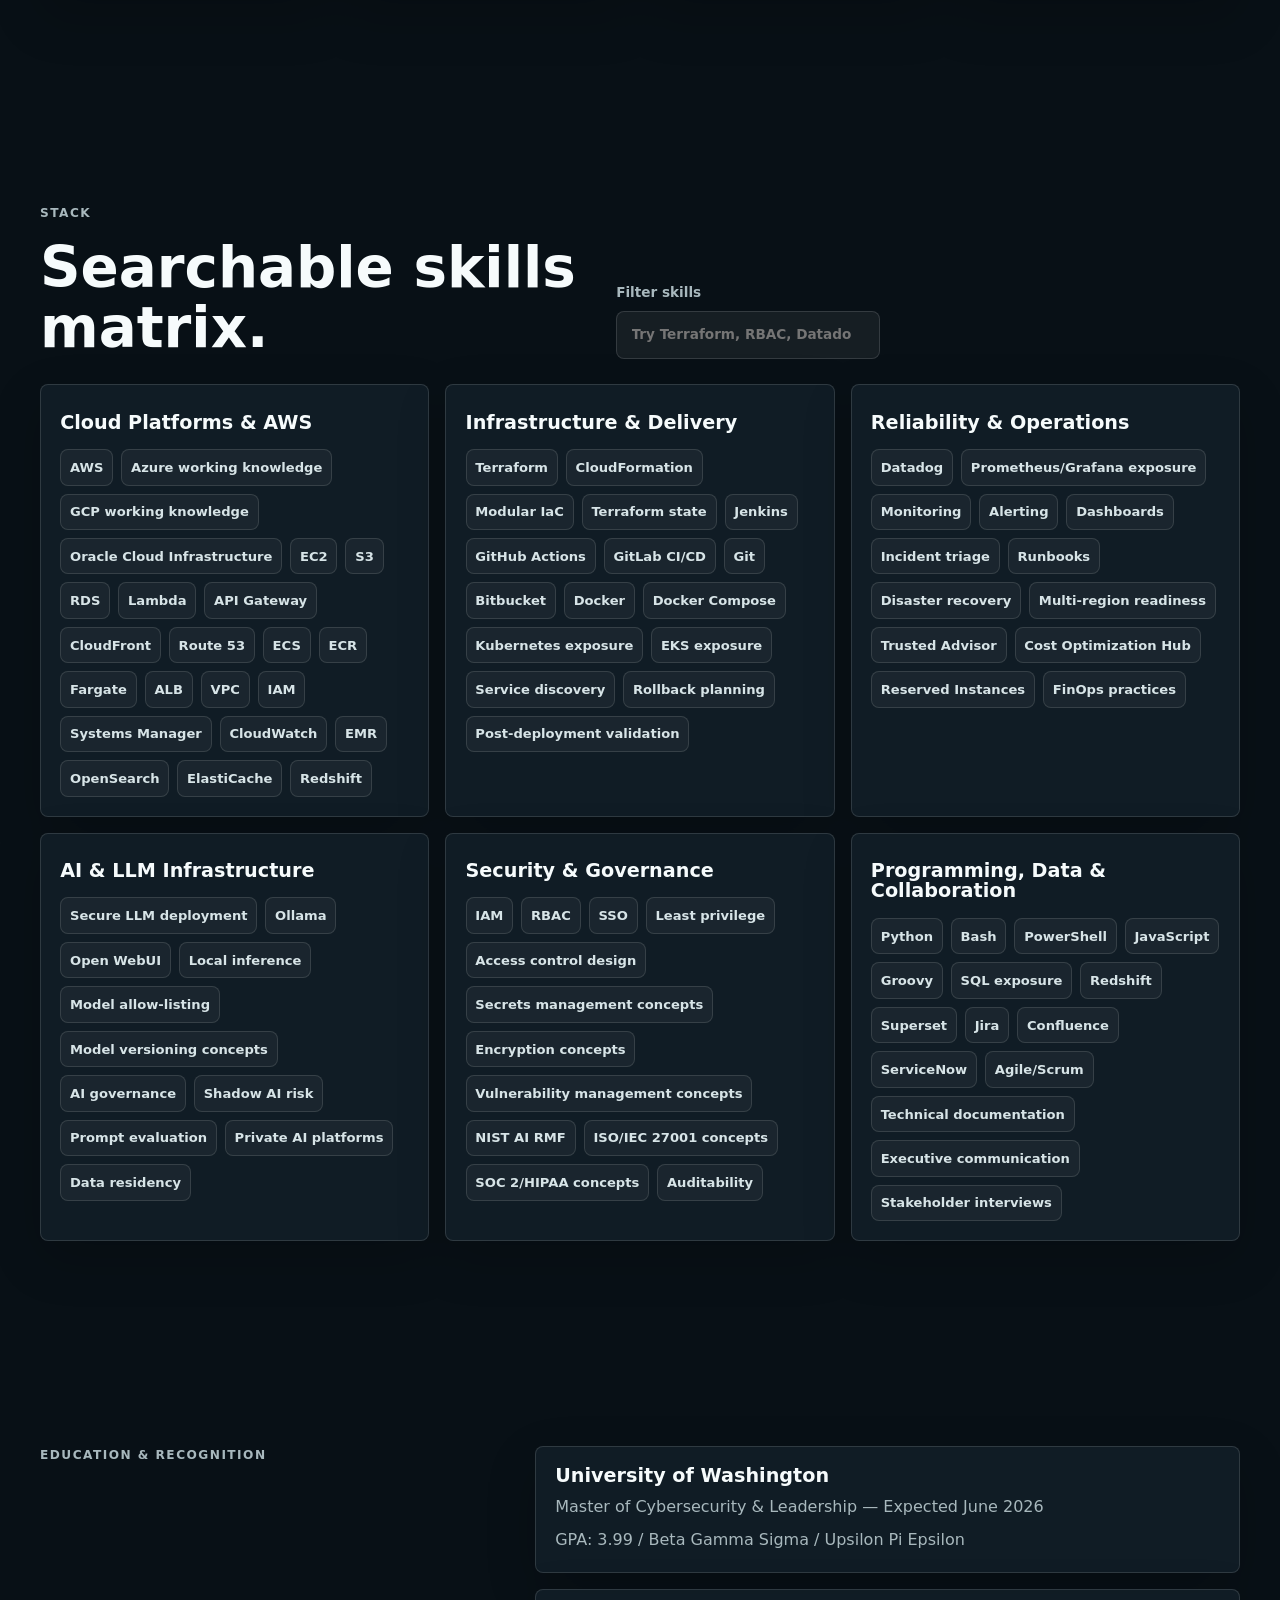
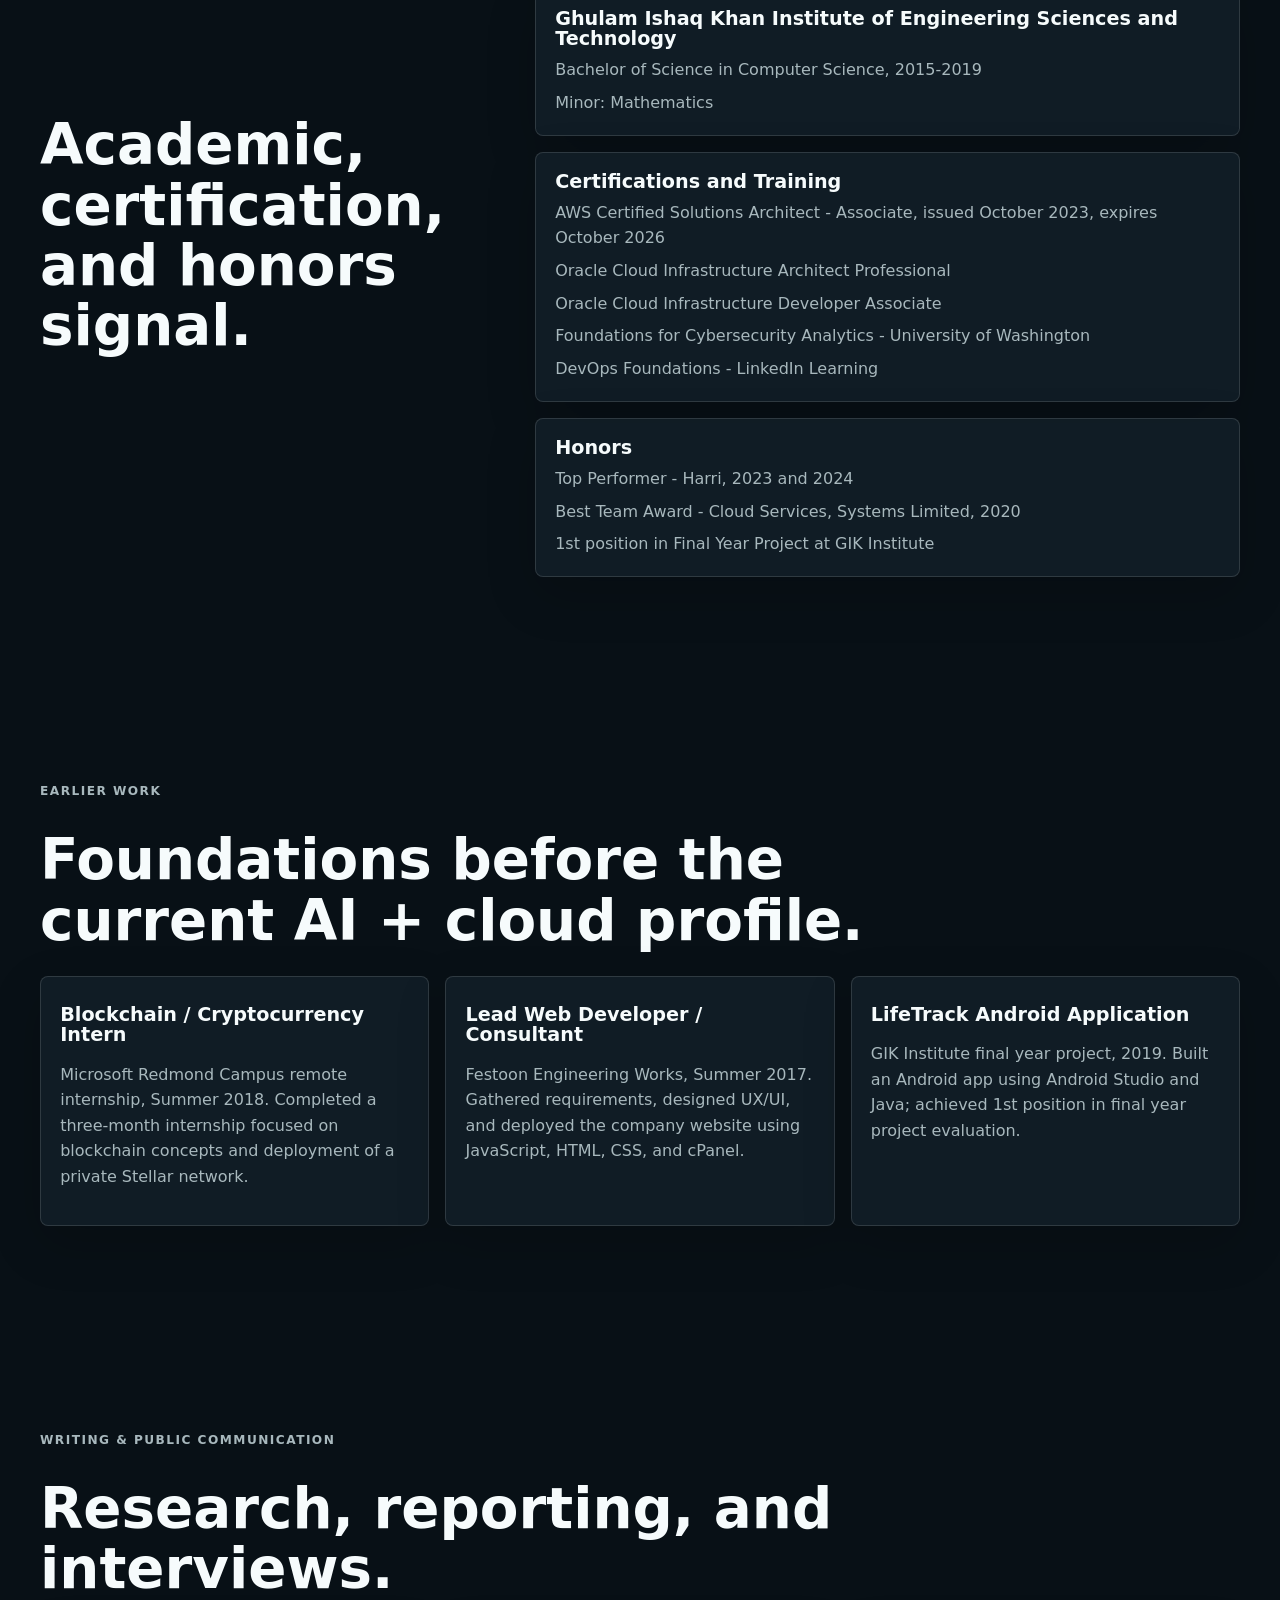
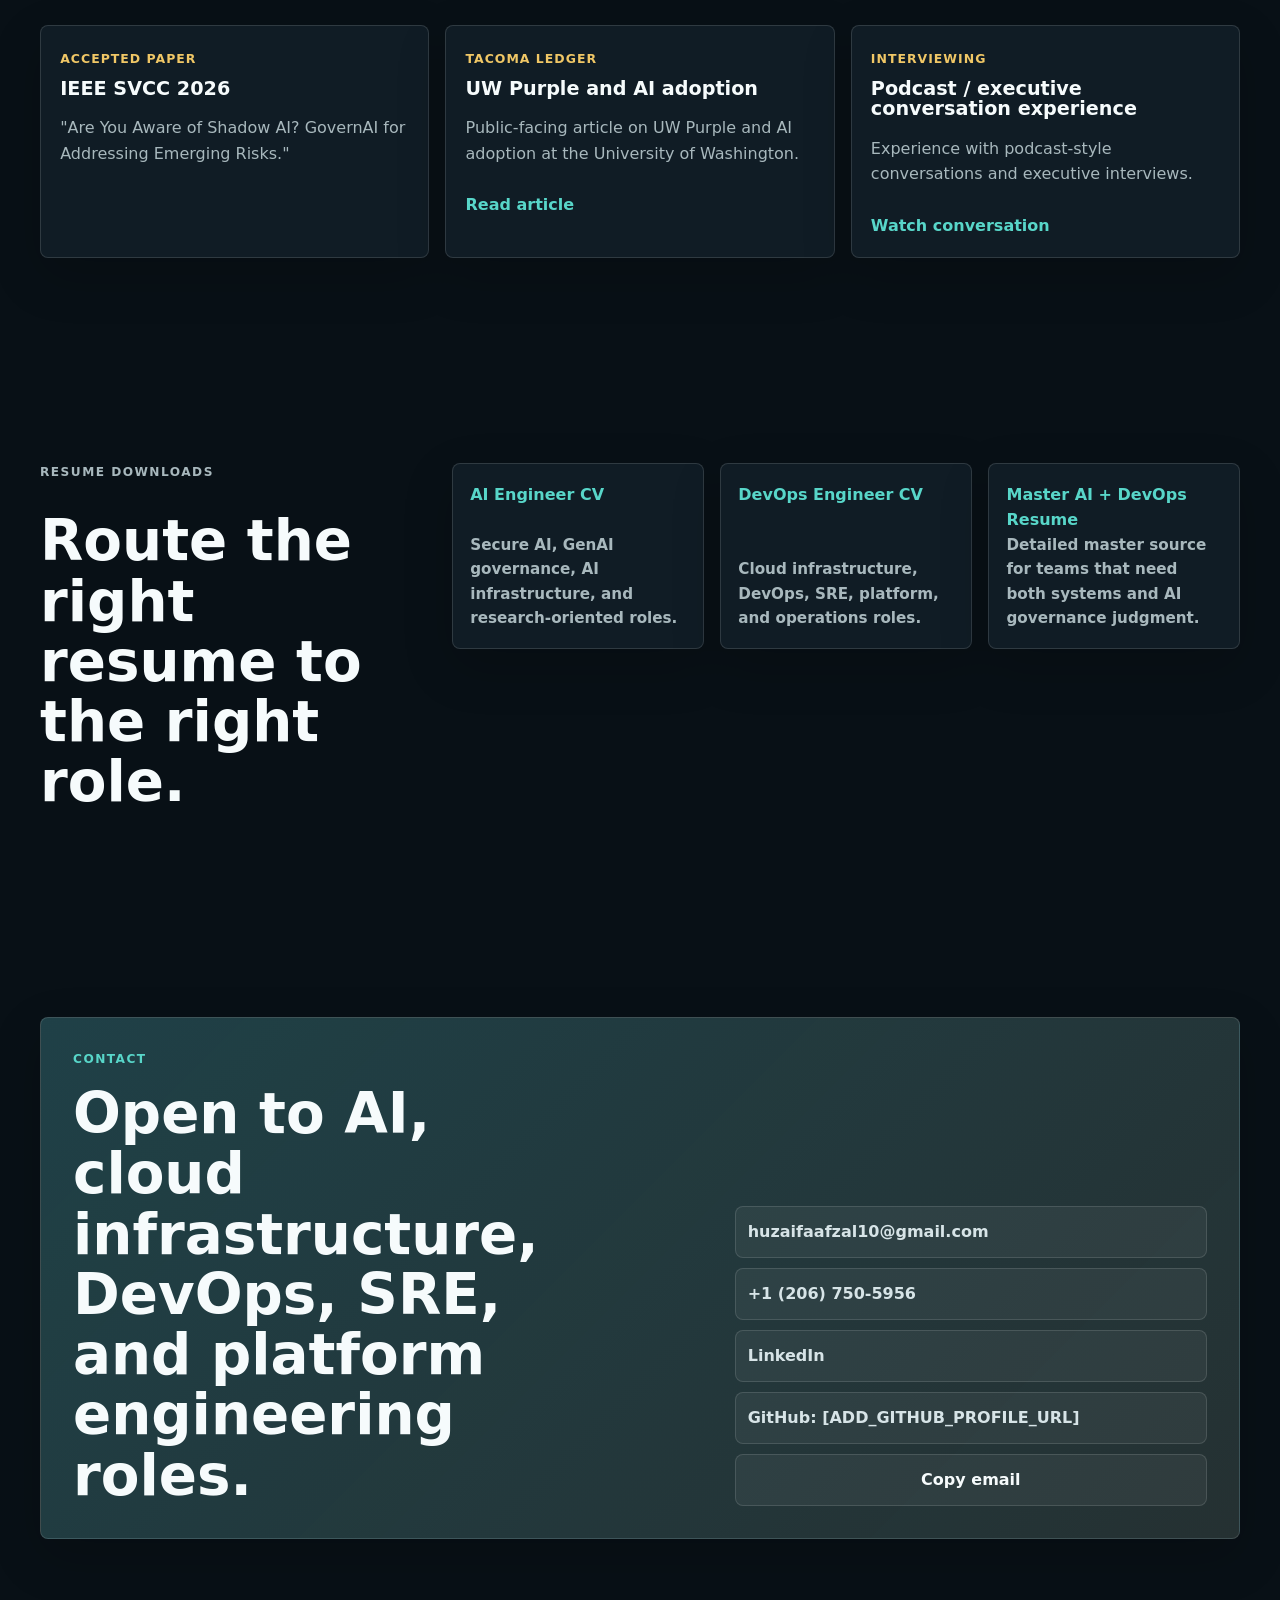
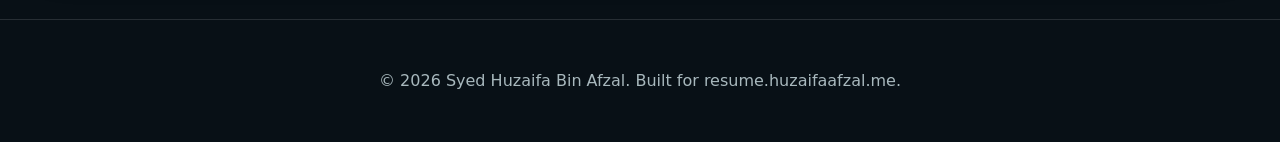
==== commit e1d9e745: "First commit v2" ====
--- a/index.html
+++ b/index.html
@@ -1,13 +1,15 @@
-﻿<!DOCTYPE html>
+<!DOCTYPE html>
 <html lang="en">
 <head>
   <meta charset="UTF-8" />
   <meta name="viewport" content="width=device-width, initial-scale=1.0" />
   <meta
     name="description"
-    content="Syed Huzaifa Bin Afzal portfolio for cloud infrastructure, DevOps, SRE, and secure AI systems roles."
+    content="Syed Huzaifa Bin Afzal - cloud infrastructure, DevOps, SRE, platform engineering, and secure AI systems portfolio."
   />
+  <meta name="theme-color" content="#081016" />
   <title>Syed Huzaifa Bin Afzal | Cloud, DevOps, SRE & Secure AI</title>
+  <link rel="preload" as="image" href="assets/images/secure-cloud-ai-systems.png" />
   <link rel="stylesheet" href="styles.css" />
 </head>
 <body>
@@ -22,11 +24,11 @@
       Menu
     </button>
     <nav id="site-nav" aria-label="Primary navigation">
-      <a href="#about">About</a>
+      <a href="#proof">Proof</a>
+      <a href="#roles">Roles</a>
+      <a href="#case-studies">Case Studies</a>
       <a href="#experience">Experience</a>
-      <a href="#projects">Projects</a>
-      <a href="#skills">Skills</a>
-      <a href="#writing">Writing</a>
+      <a href="#stack">Stack</a>
       <a href="#contact">Contact</a>
     </nav>
   </header>
@@ -34,14 +36,13 @@
   <main id="main">
     <section id="top" class="hero section">
       <div class="hero-copy">
-        <p class="eyebrow">Tacoma, Washington Â· Open to AI, cloud, DevOps, SRE, and platform roles</p>
+        <p class="eyebrow">Tacoma, Washington / AI security / Cloud infrastructure / DevOps / SRE</p>
         <h1>Syed Huzaifa Bin Afzal</h1>
         <p class="headline">Cloud Infrastructure, DevOps, SRE, and Secure AI Systems</p>
         <p class="lead">
-          I build and support reliable cloud infrastructure, automation, and secure AI systems. My
-          background combines production AWS SaaS operations, Terraform-based infrastructure, CI/CD,
-          monitoring, incident response, and graduate work in cybersecurity and AI governance at the
-          University of Washington.
+          I build reliable cloud platforms and governed AI systems. My background combines 6+ years
+          in production AWS and DevOps work with graduate research in cybersecurity, Shadow AI risk,
+          private GenAI deployment, and AI governance at the University of Washington.
         </p>
         <div class="button-row hero-actions" aria-label="Primary actions">
           <a class="button primary" href="assets/resumes/Syed_Huzaifa_Afzal_AI_Engineer_CV.pdf" download>
@@ -50,144 +51,255 @@
           <a class="button" href="assets/resumes/Syed_Huzaifa_Afzal_DevOps_Engineer_CV.pdf" download>
             Download DevOps Resume
           </a>
+          <a class="button ghost" href="#case-studies">View Case Studies</a>
           <a class="button ghost" href="mailto:huzaifaafzal10@gmail.com">Contact</a>
-          <a class="button ghost" href="https://www.linkedin.com/in/syed-huzaifa-bin-afzal">LinkedIn</a>
         </div>
       </div>
 
-      <aside class="hero-panel" aria-label="Interactive profile snapshot">
-        <canvas id="systems-map" width="640" height="520" aria-label="Animated cloud and AI systems map"></canvas>
-        <div class="panel-content">
-          <p class="panel-kicker">Profile signal</p>
-          <h2>Infrastructure depth with AI governance context.</h2>
-          <div class="signal-grid" aria-label="Profile highlights">
-            <span>Production AWS SaaS</span>
-            <span>Terraform modules</span>
-            <span>Secure GenAI research</span>
-            <span>Technical reporting</span>
-          </div>
-        </div>
-      </aside>
-    </section>
-
-    <section class="role-strip" aria-label="Role fit filters">
-      <div class="role-strip-inner">
-        <span class="role-label">View focus</span>
+      <figure class="hero-visual" aria-label="Secure cloud and AI systems visual">
+        <img
+          src="assets/images/secure-cloud-ai-systems.png"
+          alt="A dark technical systems map connecting AWS, Terraform, CI/CD, SRE, GovernAI, RBAC, and NIST AI RMF."
+          width="1600"
+          height="1050"
+        />
+        <figcaption>
+          <span>Systems view</span>
+          Secure cloud operations, platform automation, and governed AI adoption.
+        </figcaption>
+      </figure>
+    </section>
+
+    <section id="proof" class="proof-band" aria-label="Portfolio proof points">
+      <div class="proof-inner">
+        <article>
+          <strong>6+ years</strong>
+          <span>DevOps, cloud infrastructure, and platform work</span>
+        </article>
+        <article>
+          <strong>40%</strong>
+          <span>Approximate reduction in environment provisioning time through Terraform modules</span>
+        </article>
+        <article>
+          <strong>30%</strong>
+          <span>Approximate AWS spend reduction through optimization and planning</span>
+        </article>
+        <article>
+          <strong>70</strong>
+          <span>Respondents in GovernAI workplace AI survey</span>
+        </article>
+        <article>
+          <strong>3.99</strong>
+          <span>UW Master of Cybersecurity & Leadership GPA</span>
+        </article>
+      </div>
+    </section>
+
+    <section id="roles" class="section role-section">
+      <div class="section-heading wide">
+        <p class="eyebrow">Role Fit</p>
+        <h2>Choose the lens that matches the hiring need.</h2>
+        <p>
+          The portfolio is structured for recruiters and technical hiring teams: quick proof first,
+          then deeper evidence for cloud, SRE, platform engineering, AI security, and communication-heavy roles.
+        </p>
+      </div>
+
+      <div class="role-console">
         <div class="role-tabs" role="tablist" aria-label="Portfolio focus">
           <button class="role-tab active" type="button" data-filter="all" role="tab" aria-selected="true">All</button>
           <button class="role-tab" type="button" data-filter="cloud" role="tab" aria-selected="false">Cloud</button>
+          <button class="role-tab" type="button" data-filter="sre" role="tab" aria-selected="false">SRE</button>
           <button class="role-tab" type="button" data-filter="ai" role="tab" aria-selected="false">AI Security</button>
-          <button class="role-tab" type="button" data-filter="sre" role="tab" aria-selected="false">SRE</button>
+          <button class="role-tab" type="button" data-filter="platform" role="tab" aria-selected="false">Platform</button>
           <button class="role-tab" type="button" data-filter="communication" role="tab" aria-selected="false">Communication</button>
         </div>
+        <article class="role-brief" aria-live="polite">
+          <span id="role-kicker">All roles</span>
+          <h3 id="role-title">Hybrid cloud, DevOps, SRE, and secure AI profile</h3>
+          <p id="role-copy">
+            Production AWS operations, Terraform automation, CI/CD, observability, cost optimization,
+            disaster recovery, and secure GenAI research in one portfolio.
+          </p>
+          <a id="role-resume" class="text-link" href="assets/resumes/Syed_Huzaifa_Afzal_Master_AI_DevOps_Resume.pdf" download>
+            Download matching resume
+          </a>
+        </article>
       </div>
     </section>
 
     <section id="about" class="section two-column">
       <div class="section-heading">
         <p class="eyebrow">About</p>
-        <h2>Infrastructure engineer with a security and AI governance lens.</h2>
-      </div>
-      <div class="section-copy">
+        <h2>Infrastructure depth with an AI governance lens.</h2>
+      </div>
+      <div class="section-copy feature-copy">
         <p>
-          I am a cloud infrastructure and DevOps engineer with hands-on experience supporting
-          production AWS environments and building automation that makes systems easier to operate.
-          My work has included Terraform modules, CI/CD workflows, IAM and access control, monitoring,
-          disaster recovery readiness, OpenSearch and Redis upgrades, and cloud cost optimization.
+          My core experience is production cloud work: AWS infrastructure, Terraform modules, CI/CD workflows,
+          IAM/RBAC and SSO, monitoring, incident follow-up, disaster recovery readiness, OpenSearch and Redis
+          reliability work, and cloud cost optimization.
         </p>
         <p>
-          Alongside my infrastructure background, my current graduate work focuses on cybersecurity,
-          secure GenAI deployment, AI governance, and Shadow AI risk. Through my GovernAI project, I
-          built and evaluated a private GenAI environment using Ollama, Open WebUI, Docker, and Windows
-          Server, with attention to data residency, access control, network behavior, and governance
-          controls.
+          My current graduate work at UW adds the security and governance layer: secure enterprise GenAI,
+          Shadow AI risk, data residency, model control, role separation, access control, and mapping technical
+          controls to NIST AI RMF and ISO/IEC 27001:2022 concepts.
         </p>
         <p>
-          I also write about technology and AI for the University of Washington as a student news
-          reporter, which has helped me explain technical topics clearly to technical and
-          non-technical audiences.
+          I also report on UW technology and AI initiatives, which strengthens the communication side of my
+          engineering work: interviewing, explaining tradeoffs, writing clearly, and making technical systems
+          understandable to broader audiences.
         </p>
       </div>
     </section>
 
-    <section class="section">
-      <div class="section-topline">
-        <div>
-          <p class="eyebrow">Focus Areas</p>
-          <h2>What I work on</h2>
-        </div>
-        <p>
-          Each area connects production operations with the judgment needed for secure AI and cloud
-          systems.
-        </p>
-      </div>
-      <div class="card-grid focus-grid">
-        <article class="card lift" data-tags="cloud sre">
-          <span class="card-index">01</span>
-          <h3>Cloud Infrastructure & DevOps</h3>
-          <p>Production AWS infrastructure, Terraform, CI/CD, monitoring, automation, cost optimization, and operational reliability.</p>
-        </article>
-        <article class="card lift" data-tags="ai">
-          <span class="card-index">02</span>
-          <h3>Secure GenAI & AI Governance</h3>
-          <p>Private AI platforms, Shadow AI risk, role-based access, data privacy, network validation, and governance mapping.</p>
-        </article>
-        <article class="card lift" data-tags="sre cloud">
-          <span class="card-index">03</span>
-          <h3>Site Reliability & Operations</h3>
-          <p>Incident response, runbooks, deployment support, observability, disaster recovery readiness, and production troubleshooting.</p>
-        </article>
-        <article class="card lift" data-tags="communication ai">
-          <span class="card-index">04</span>
-          <h3>Technical Communication</h3>
-          <p>Clear documentation, stakeholder communication, executive interviews, technical storytelling, and public-facing AI writing.</p>
+    <section id="case-studies" class="section">
+      <div class="section-heading wide">
+        <p class="eyebrow">Case Studies</p>
+        <h2>Detailed work samples without inflated claims.</h2>
+        <p>These are built from the package resume material and focus on problem, build, and evidence.</p>
+      </div>
+
+      <div class="case-grid">
+        <article class="case-card featured" data-tags="ai platform communication">
+          <div class="case-top">
+            <span class="case-type">AI Security / Research</span>
+            <h3>GovernAI - Secure Enterprise GenAI Platform</h3>
+            <p>
+              Designed and evaluated a private GenAI platform for sanctioned enterprise AI use,
+              local deployment, data residency, role separation, and governance mapping.
+            </p>
+          </div>
+          <div class="case-columns">
+            <div>
+              <h4>Built</h4>
+              <ul>
+                <li>Open WebUI, Ollama, Docker, and Windows Server based platform.</li>
+                <li>Three-role RBAC model for Standard User, AI Platform Admin, and System Administrator workflows.</li>
+                <li>Hardening guidance for model allow-listing, storage persistence, admin visibility, and network behavior monitoring.</li>
+              </ul>
+            </div>
+            <div>
+              <h4>Validated</h4>
+              <ul>
+                <li>Host firewall rules and Wireshark traffic analysis for expected local platform behavior.</li>
+                <li>Governance mapping to NIST AI RMF and ISO/IEC 27001:2022 Annex A concepts.</li>
+                <li>Benchmarks against ChatGPT, Microsoft 365 Copilot, and Gemini Pro across drafting, summarization, and code-generation workflows.</li>
+              </ul>
+            </div>
+          </div>
+          <div class="evidence-row">
+            <span>IEEE SVCC 2026 accepted paper</span>
+            <span>70-respondent workplace AI survey</span>
+            <span>71% reported unsanctioned public AI use at work</span>
+            <span>97% would use a governed organization-provided option</span>
+          </div>
+        </article>
+
+        <article class="case-card" data-tags="cloud sre platform">
+          <span class="case-type">Cloud / DevOps / FinOps</span>
+          <h3>AWS Infrastructure Automation and Cost Optimization</h3>
+          <p>
+            Built reusable Terraform and AWS automation patterns for production SaaS infrastructure
+            with emphasis on consistency, reliability, and cost visibility.
+          </p>
+          <ul>
+            <li>Reusable modules across API Gateway, CloudFront, Route 53, OpenSearch, and Redshift.</li>
+            <li>AWS Trusted Advisor, Cost Optimization Hub, Reserved Instance planning, and rightsizing.</li>
+            <li>S3 Inventory, Redshift, and Superset analytics for storage usage and cost-attribution visibility.</li>
+          </ul>
+          <div class="mini-proof">
+            <span>About 40% faster provisioning</span>
+            <span>About 30% cloud spend reduction</span>
+          </div>
+        </article>
+
+        <article class="case-card" data-tags="cloud sre platform">
+          <span class="case-type">Data Infrastructure / Automation</span>
+          <h3>Spark-as-a-Service AWS EMR Automation</h3>
+          <p>
+            Supported Spark/HDP migration work from EC2-based infrastructure toward AWS EMR, making
+            big-data workloads easier to deploy, manage, and scale.
+          </p>
+          <ul>
+            <li>Terraform and Jenkins automation for AWS EMR deployment and destruction.</li>
+            <li>End-user-driven provisioning with S3 metadata, tags, state retrieval, and validation.</li>
+            <li>Autoscaling and manageability improvements through EMR-based architecture.</li>
+          </ul>
+        </article>
+
+        <article class="case-card" data-tags="cloud platform">
+          <span class="case-type">Application Modernization</span>
+          <h3>Containerized Architecture PoC</h3>
+          <p>
+            Migrated application infrastructure from EC2-based deployment toward Docker and ECS-based
+            containerized architecture.
+          </p>
+          <ul>
+            <li>ECR, ECS, Fargate, ALB, Route 53, CloudWatch, and Terraform.</li>
+            <li>Microservices-style deployment patterns, autoscaling, service discovery, and IaC standardization.</li>
+          </ul>
+        </article>
+
+        <article class="case-card" data-tags="communication ai">
+          <span class="case-type">Technical Communication</span>
+          <h3>UW AI and Public Storytelling</h3>
+          <p>
+            Reports on campus news, student life, IT, and AI developments for the University of Washington community.
+          </p>
+          <ul>
+            <li>Published Tacoma Ledger article on UW Purple and student collaboration with UW-IT.</li>
+            <li>Participates in UW Purple Monthly Training and the UW AI Community of Practice.</li>
+            <li>Builds executive communication, interviewing, and audience-aware technical writing skills.</li>
+          </ul>
         </article>
       </div>
     </section>
 
     <section id="experience" class="section">
-      <div class="section-topline">
-        <div>
-          <p class="eyebrow">Experience</p>
-          <h2>Professional background</h2>
-        </div>
-        <p>Expandable details keep the page fast to scan while preserving the evidence recruiters need.</p>
+      <div class="section-heading wide">
+        <p class="eyebrow">Experience</p>
+        <h2>Production infrastructure, client delivery, and public communication.</h2>
       </div>
 
       <div class="timeline">
-        <article class="timeline-item" data-tags="cloud sre">
+        <article class="timeline-item" data-tags="cloud sre platform">
           <button class="timeline-summary" type="button" aria-expanded="true">
             <span class="timeline-date">Mar 2022 - May 2025</span>
             <span>
               <strong>DevOps Engineer</strong>
-              <span>Harri / Kalam 4 Solutions</span>
+              <span>Harri - contracted by Kalam 4 Solutions</span>
             </span>
           </button>
           <div class="timeline-details">
             <ul>
-              <li>Built reusable Terraform modules for AWS API Gateway, CloudFront, Route 53, OpenSearch, and Redshift to improve consistency and reduce provisioning time.</li>
-              <li>Supported production AWS SaaS infrastructure with IAM/RBAC, SSO, Systems Manager, CI/CD workflows, monitoring, and operational runbooks.</li>
-              <li>Worked on OpenSearch cross-cluster replication, Redis upgrades, disaster recovery readiness, and multi-region reliability improvements.</li>
-              <li>Used AWS Trusted Advisor, Cost Optimization Hub, reservation planning, and rightsizing to reduce cloud spend by approximately 30%.</li>
-              <li>Built S3 Inventory analytics workflows using Redshift and Superset to improve storage visibility and reporting.</li>
+              <li>Designed, built, and maintained production AWS infrastructure for enterprise SaaS environments.</li>
+              <li>Shipped reusable Terraform modules for API Gateway, CloudFront, Route 53, OpenSearch, and Redshift.</li>
+              <li>Implemented IAM/RBAC and SSO patterns, refined least-privilege boundaries, and centralized operational access through AWS Systems Manager.</li>
+              <li>Strengthened disaster recovery and multi-region readiness through Redis upgrades, OpenSearch cross-cluster replication, DR runbooks, and recovery planning.</li>
+              <li>Built S3 Inventory analytics with Redshift and Superset for storage growth, usage, and cost-attribution visibility.</li>
+              <li>Mentored peers and trained interns and engineers on DevOps tooling and Harri infrastructure patterns.</li>
+              <li>Recognition: Top Performer in 2023 and 2024.</li>
             </ul>
           </div>
         </article>
 
-        <article class="timeline-item" data-tags="cloud sre">
+        <article class="timeline-item" data-tags="cloud sre platform">
           <button class="timeline-summary" type="button" aria-expanded="false">
             <span class="timeline-date">Jul 2019 - Mar 2022</span>
             <span>
               <strong>Cloud Infrastructure / Software Engineer</strong>
-              <span>Visionet Systems / Systems Limited</span>
+              <span>Visionet Systems - contracted by Systems Limited</span>
             </span>
           </button>
           <div class="timeline-details" hidden>
             <ul>
-              <li>Automated AWS patching, scheduling, post-deployment validation, and maintenance workflows using Systems Manager, Lambda, Python, Bash, and PowerShell.</li>
-              <li>Built and maintained Jenkins CI/CD pipelines and supported CloudWatch and Datadog observability for cloud workloads.</li>
-              <li>Provisioned infrastructure for AWS EMR and ECS workloads using Terraform, Docker, ECS, ALB, Route 53, and Fargate.</li>
-              <li>Supported migration of Spark/HDP workloads from EC2 to EMR to improve scalability and operational manageability.</li>
+              <li>Automated AWS operations using Systems Manager, Lambda, Python, Bash, PowerShell, and AWS CLI.</li>
+              <li>Built and maintained Jenkins CI/CD pipelines using shell scripting, Groovy, Python, and AWS CLI.</li>
+              <li>Created EMR deployment and destruction pipelines with Terraform state retrieval, validation, tagging, and cleanup.</li>
+              <li>Supported Spark-as-a-Service migration work from EC2/Hortonworks Data Platform to AWS EMR.</li>
+              <li>Integrated CloudWatch and Datadog monitoring for cloud-hosted applications.</li>
+              <li>Worked directly with international client teams in Agile/DevOps environments.</li>
+              <li>Recognition: Best Team Award, Cloud Services, Systems Limited, 2020.</li>
             </ul>
           </div>
         </article>
@@ -196,96 +308,97 @@
           <button class="timeline-summary" type="button" aria-expanded="false">
             <span class="timeline-date">Sep 2025 - Present</span>
             <span>
-              <strong>Student News Reporter</strong>
+              <strong>Part-Time Student News Reporter</strong>
               <span>University of Washington</span>
             </span>
           </button>
           <div class="timeline-details" hidden>
             <ul>
-              <li>Report on campus news, student life, and IT/AI developments for the Tacoma Ledger.</li>
-              <li>Interview university leaders and translate technical AI and IT topics into clear public-facing stories.</li>
-              <li>Covered UW Purple and AI community efforts across the University of Washington.</li>
+              <li>Covers campus news, student life, IT, AI, and university initiatives.</li>
+              <li>Interviews university stakeholders and executives, including podcast-style conversations.</li>
+              <li>Writes public-facing stories that translate institutional and technology topics for broader audiences.</li>
             </ul>
           </div>
         </article>
       </div>
     </section>
 
-    <section id="projects" class="section">
-      <div class="section-topline">
+    <section class="section principles-section">
+      <div class="section-heading wide">
+        <p class="eyebrow">Operating Style</p>
+        <h2>How I approach engineering work.</h2>
+      </div>
+      <div class="principle-grid">
+        <article data-tags="cloud platform sre">
+          <span>01</span>
+          <h3>Automate the repeatable path</h3>
+          <p>Terraform modules, Jenkins workflows, AWS Systems Manager documents, runbooks, and validation scripts reduce handoffs and make operations repeatable.</p>
+        </article>
+        <article data-tags="sre cloud">
+          <span>02</span>
+          <h3>Make reliability visible</h3>
+          <p>Monitoring, alerting, dashboards, OpenSearch, CloudWatch, Datadog, DR runbooks, and cost analytics help teams see risk before it becomes incident pressure.</p>
+        </article>
+        <article data-tags="ai platform">
+          <span>03</span>
+          <h3>Govern AI where work happens</h3>
+          <p>GovernAI focuses on the practical controls enterprise teams need: access separation, data locality, model control, admin visibility, and network validation.</p>
+        </article>
+        <article data-tags="communication">
+          <span>04</span>
+          <h3>Explain the tradeoff</h3>
+          <p>Writing, stakeholder interviews, and reporting help me turn infrastructure, AI, and security topics into decisions that people can understand.</p>
+        </article>
+      </div>
+    </section>
+
+    <section id="stack" class="section">
+      <div class="section-heading wide stack-heading">
         <div>
-          <p class="eyebrow">Projects & Research</p>
-          <h2>Selected work</h2>
+          <p class="eyebrow">Stack</p>
+          <h2>Searchable skills matrix.</h2>
         </div>
-        <p>Built around the work already in the resume data: no inflated claims, just the strongest story.</p>
-      </div>
-
-      <div class="project-grid">
-        <article class="project-card" data-tags="ai">
-          <div>
-            <span class="project-type">AI Security / Research</span>
-            <h3>GovernAI - Secure Enterprise GenAI Platform</h3>
-            <p>Built and evaluated an on-prem GenAI platform for private AI experimentation.</p>
-          </div>
-          <ul>
-            <li>Used Ollama, Open WebUI, Docker, and Windows Server.</li>
-            <li>Designed role-based access for Standard User, AI Platform Admin, and System Administrator workflows.</li>
-            <li>Validated network behavior using host firewall rules and Wireshark.</li>
-            <li>Mapped governance controls to NIST AI RMF and ISO/IEC 27001:2022 concepts.</li>
-          </ul>
-        </article>
-
-        <article class="project-card" data-tags="cloud sre">
-          <div>
-            <span class="project-type">Cloud / DevOps</span>
-            <h3>AWS Infrastructure Automation and Cost Optimization</h3>
-            <p>Created reusable Terraform and automation workflows across AWS environments.</p>
-          </div>
-          <ul>
-            <li>Improved cost visibility, monitoring, and operational consistency.</li>
-            <li>Connected cloud operations work to reliability and reporting needs.</li>
-          </ul>
-        </article>
-
-        <article class="project-card" data-tags="communication ai">
-          <div>
-            <span class="project-type">Communication / AI</span>
-            <h3>UW AI and Technical Storytelling</h3>
-            <p>Public-facing writing and interviews on AI, IT, and cybersecurity topics.</p>
-          </div>
-          <ul>
-            <li>Published writing on UW Purple and campus AI adoption.</li>
-            <li>Use executive interviews and reporting to explain technical work to broader audiences.</li>
-          </ul>
-        </article>
-      </div>
-    </section>
-
-    <section id="skills" class="section">
-      <div class="section-topline">
-        <div>
-          <p class="eyebrow">Skills</p>
-          <h2>Technical stack</h2>
-        </div>
-        <p>Grouped for applicant tracking systems and for humans who want the short version.</p>
-      </div>
+        <label class="skill-search">
+          <span>Filter skills</span>
+          <input type="search" id="skill-search" placeholder="Try Terraform, RBAC, Datadog..." autocomplete="off" />
+        </label>
+      </div>
+
       <div class="skill-groups">
-        <article class="skill-group" data-tags="cloud sre">
-          <h3>Cloud & DevOps</h3>
+        <article class="skill-group" data-tags="cloud sre platform">
+          <h3>Cloud Platforms & AWS</h3>
           <div class="chips">
-            <span>AWS</span><span>Terraform</span><span>Jenkins</span><span>Docker</span><span>Kubernetes exposure</span><span>ECS</span><span>EMR</span><span>OpenSearch</span><span>Redis</span><span>CloudWatch</span><span>Datadog</span><span>Systems Manager</span><span>Route 53</span><span>IAM</span><span>CI/CD</span><span>Linux</span><span>Python</span><span>Bash</span><span>PowerShell</span>
-          </div>
-        </article>
-        <article class="skill-group" data-tags="ai">
-          <h3>AI & Security</h3>
+            <span>AWS</span><span>Azure working knowledge</span><span>GCP working knowledge</span><span>Oracle Cloud Infrastructure</span><span>EC2</span><span>S3</span><span>RDS</span><span>Lambda</span><span>API Gateway</span><span>CloudFront</span><span>Route 53</span><span>ECS</span><span>ECR</span><span>Fargate</span><span>ALB</span><span>VPC</span><span>IAM</span><span>Systems Manager</span><span>CloudWatch</span><span>EMR</span><span>OpenSearch</span><span>ElastiCache</span><span>Redshift</span>
+          </div>
+        </article>
+        <article class="skill-group" data-tags="cloud platform">
+          <h3>Infrastructure & Delivery</h3>
           <div class="chips">
-            <span>Secure GenAI deployment</span><span>Ollama</span><span>Open WebUI</span><span>AI governance</span><span>Shadow AI risk</span><span>NIST AI RMF</span><span>ISO/IEC 27001 concepts</span><span>Prompt evaluation</span><span>Private AI platforms</span><span>Data privacy</span><span>Access control</span>
-          </div>
-        </article>
-        <article class="skill-group" data-tags="communication">
-          <h3>Communication</h3>
+            <span>Terraform</span><span>CloudFormation</span><span>Modular IaC</span><span>Terraform state</span><span>Jenkins</span><span>GitHub Actions</span><span>GitLab CI/CD</span><span>Git</span><span>Bitbucket</span><span>Docker</span><span>Docker Compose</span><span>Kubernetes exposure</span><span>EKS exposure</span><span>Service discovery</span><span>Rollback planning</span><span>Post-deployment validation</span>
+          </div>
+        </article>
+        <article class="skill-group" data-tags="sre cloud">
+          <h3>Reliability & Operations</h3>
           <div class="chips">
-            <span>Technical writing</span><span>Executive interviews</span><span>Stakeholder communication</span><span>Runbooks</span><span>Documentation</span><span>Public-facing AI writing</span>
+            <span>Datadog</span><span>Prometheus/Grafana exposure</span><span>Monitoring</span><span>Alerting</span><span>Dashboards</span><span>Incident triage</span><span>Runbooks</span><span>Disaster recovery</span><span>Multi-region readiness</span><span>Trusted Advisor</span><span>Cost Optimization Hub</span><span>Reserved Instances</span><span>FinOps practices</span>
+          </div>
+        </article>
+        <article class="skill-group" data-tags="ai platform">
+          <h3>AI & LLM Infrastructure</h3>
+          <div class="chips">
+            <span>Secure LLM deployment</span><span>Ollama</span><span>Open WebUI</span><span>Local inference</span><span>Model allow-listing</span><span>Model versioning concepts</span><span>AI governance</span><span>Shadow AI risk</span><span>Prompt evaluation</span><span>Private AI platforms</span><span>Data residency</span>
+          </div>
+        </article>
+        <article class="skill-group" data-tags="ai sre platform">
+          <h3>Security & Governance</h3>
+          <div class="chips">
+            <span>IAM</span><span>RBAC</span><span>SSO</span><span>Least privilege</span><span>Access control design</span><span>Secrets management concepts</span><span>Encryption concepts</span><span>Vulnerability management concepts</span><span>NIST AI RMF</span><span>ISO/IEC 27001 concepts</span><span>SOC 2/HIPAA concepts</span><span>Auditability</span>
+          </div>
+        </article>
+        <article class="skill-group" data-tags="communication cloud platform">
+          <h3>Programming, Data & Collaboration</h3>
+          <div class="chips">
+            <span>Python</span><span>Bash</span><span>PowerShell</span><span>JavaScript</span><span>Groovy</span><span>SQL exposure</span><span>Redshift</span><span>Superset</span><span>Jira</span><span>Confluence</span><span>ServiceNow</span><span>Agile/Scrum</span><span>Technical documentation</span><span>Executive communication</span><span>Stakeholder interviews</span>
           </div>
         </article>
       </div>
@@ -293,81 +406,117 @@
 
     <section class="section two-column education-section">
       <div class="section-heading">
-        <p class="eyebrow">Education & Certifications</p>
-        <h2>Academic background and credentials</h2>
+        <p class="eyebrow">Education & Recognition</p>
+        <h2>Academic, certification, and honors signal.</h2>
       </div>
       <div class="credential-list">
         <article>
           <h3>University of Washington</h3>
           <p>Master of Cybersecurity & Leadership &mdash; Expected June 2026</p>
-          <p class="muted">GPA: 3.99 Â· Beta Gamma Sigma Â· Upsilon Pi Epsilon</p>
+          <p class="muted">GPA: 3.99 / Beta Gamma Sigma / Upsilon Pi Epsilon</p>
         </article>
         <article>
           <h3>Ghulam Ishaq Khan Institute of Engineering Sciences and Technology</h3>
-          <p>B.S. Computer Science, 2015-2019</p>
-        </article>
-        <article>
-          <h3>Certifications</h3>
-          <p>AWS Certified Solutions Architect - Associate</p>
-          <p>Oracle Cloud Infrastructure Architect - Professional</p>
-          <p>Oracle Cloud Infrastructure Developer - Associate</p>
+          <p>Bachelor of Science in Computer Science, 2015-2019</p>
+          <p class="muted">Minor: Mathematics</p>
+        </article>
+        <article>
+          <h3>Certifications and Training</h3>
+          <p>AWS Certified Solutions Architect - Associate, issued October 2023, expires October 2026</p>
+          <p>Oracle Cloud Infrastructure Architect Professional</p>
+          <p>Oracle Cloud Infrastructure Developer Associate</p>
           <p>Foundations for Cybersecurity Analytics - University of Washington</p>
+          <p>DevOps Foundations - LinkedIn Learning</p>
+        </article>
+        <article>
+          <h3>Honors</h3>
+          <p>Top Performer - Harri, 2023 and 2024</p>
+          <p>Best Team Award - Cloud Services, Systems Limited, 2020</p>
+          <p>1st position in Final Year Project at GIK Institute</p>
+        </article>
+      </div>
+    </section>
+
+    <section class="section">
+      <div class="section-heading wide">
+        <p class="eyebrow">Earlier Work</p>
+        <h2>Foundations before the current AI + cloud profile.</h2>
+      </div>
+      <div class="compact-grid">
+        <article data-tags="ai platform">
+          <h3>Blockchain / Cryptocurrency Intern</h3>
+          <p>Microsoft Redmond Campus remote internship, Summer 2018. Completed a three-month internship focused on blockchain concepts and deployment of a private Stellar network.</p>
+        </article>
+        <article data-tags="communication platform">
+          <h3>Lead Web Developer / Consultant</h3>
+          <p>Festoon Engineering Works, Summer 2017. Gathered requirements, designed UX/UI, and deployed the company website using JavaScript, HTML, CSS, and cPanel.</p>
+        </article>
+        <article data-tags="platform">
+          <h3>LifeTrack Android Application</h3>
+          <p>GIK Institute final year project, 2019. Built an Android app using Android Studio and Java; achieved 1st position in final year project evaluation.</p>
         </article>
       </div>
     </section>
 
     <section id="writing" class="section">
-      <div class="section-topline">
-        <div>
-          <p class="eyebrow">Publications & Writing</p>
-          <h2>Research and public writing</h2>
-        </div>
+      <div class="section-heading wide">
+        <p class="eyebrow">Writing & Public Communication</p>
+        <h2>Research, reporting, and interviews.</h2>
       </div>
       <div class="writing-grid">
         <article class="card" data-tags="ai">
-          <span class="project-type">Accepted paper</span>
+          <span class="case-type">Accepted paper</span>
           <h3>IEEE SVCC 2026</h3>
           <p>"Are You Aware of Shadow AI? GovernAI for Addressing Emerging Risks."</p>
         </article>
         <article class="card" data-tags="communication ai">
-          <span class="project-type">Tacoma Ledger</span>
+          <span class="case-type">Tacoma Ledger</span>
           <h3>UW Purple and AI adoption</h3>
           <p>Public-facing article on UW Purple and AI adoption at the University of Washington.</p>
           <a class="text-link" href="https://thetacomaledger.com/2025/10/13/building-the-future-with-ai-purple-uw-students-join-forces-with-uw-it-to-shape-next-gen-ai/">Read article</a>
         </article>
+        <article class="card" data-tags="communication">
+          <span class="case-type">Interviewing</span>
+          <h3>Podcast / executive conversation experience</h3>
+          <p>Experience with podcast-style conversations and executive interviews.</p>
+          <a class="text-link" href="https://www.youtube.com/watch?v=oWbC9R_lV2s">Watch conversation</a>
+        </article>
       </div>
     </section>
 
     <section class="section resume-section" aria-labelledby="resume-heading">
-      <div>
+      <div class="section-heading">
         <p class="eyebrow">Resume Downloads</p>
-        <h2 id="resume-heading">Choose the version that matches the role</h2>
+        <h2 id="resume-heading">Route the right resume to the right role.</h2>
       </div>
       <div class="resume-grid">
         <a class="resume-card" href="assets/resumes/Syed_Huzaifa_Afzal_AI_Engineer_CV.pdf" download>
           <span>AI Engineer CV</span>
-          <strong>Secure AI, GenAI governance, and research-oriented roles</strong>
+          <strong>Secure AI, GenAI governance, AI infrastructure, and research-oriented roles.</strong>
         </a>
         <a class="resume-card" href="assets/resumes/Syed_Huzaifa_Afzal_DevOps_Engineer_CV.pdf" download>
           <span>DevOps Engineer CV</span>
-          <strong>Cloud infrastructure, SRE, platform, and operations roles</strong>
+          <strong>Cloud infrastructure, DevOps, SRE, platform, and operations roles.</strong>
         </a>
         <a class="resume-card" href="assets/resumes/Syed_Huzaifa_Afzal_Master_AI_DevOps_Resume.pdf" download>
           <span>Master AI + DevOps Resume</span>
-          <strong>Combined profile for teams that need both systems and AI judgment</strong>
+          <strong>Detailed master source for teams that need both systems and AI governance judgment.</strong>
         </a>
       </div>
     </section>
 
     <section id="contact" class="section contact-section">
       <div class="contact-card">
-        <p class="eyebrow">Contact</p>
-        <h2>Open to AI, cloud infrastructure, DevOps, SRE, and platform engineering roles.</h2>
+        <div>
+          <p class="eyebrow">Contact</p>
+          <h2>Open to AI, cloud infrastructure, DevOps, SRE, and platform engineering roles.</h2>
+        </div>
         <div class="contact-grid">
-          <a href="mailto:huzaifaafzal10@gmail.com">huzaifaafzal10@gmail.com</a>
+          <a id="email-link" href="mailto:huzaifaafzal10@gmail.com">huzaifaafzal10@gmail.com</a>
           <a href="tel:+12067505956">+1 (206) 750-5956</a>
           <a href="https://www.linkedin.com/in/syed-huzaifa-bin-afzal">LinkedIn</a>
           <span>GitHub: [ADD_GITHUB_PROFILE_URL]</span>
+          <button class="copy-button" type="button" data-copy="huzaifaafzal10@gmail.com">Copy email</button>
         </div>
       </div>
     </section>
--- a/styles.css
+++ b/styles.css
@@ -1,8 +1,10 @@
 :root {
+  color-scheme: dark;
   --bg: #081016;
   --bg-2: #0d1820;
   --panel: rgba(18, 31, 40, 0.86);
   --panel-strong: #14242e;
+  --panel-warm: rgba(41, 35, 24, 0.72);
   --text: #f6fbfc;
   --muted: #a8b8bd;
   --soft: #d7e4e7;
@@ -14,6 +16,7 @@
   --shadow: 0 24px 80px rgba(0, 0, 0, 0.26);
   --radius: 8px;
   --radius-lg: 18px;
+  --container: min(1200px, calc(100% - 2rem));
 }
 
 * {
@@ -26,12 +29,12 @@
 
 body {
   margin: 0;
-  font-family: Inter, ui-sans-serif, system-ui, -apple-system, BlinkMacSystemFont, "Segoe UI", sans-serif;
   background:
     linear-gradient(125deg, rgba(88, 214, 201, 0.08), transparent 34%),
-    linear-gradient(260deg, rgba(240, 199, 102, 0.08), transparent 32%),
+    linear-gradient(260deg, rgba(240, 199, 102, 0.07), transparent 32%),
     var(--bg);
   color: var(--text);
+  font-family: Inter, ui-sans-serif, system-ui, -apple-system, BlinkMacSystemFont, "Segoe UI", sans-serif;
   line-height: 1.6;
 }
 
@@ -57,11 +60,13 @@
 }
 
 button,
+input,
 a {
   -webkit-tap-highlight-color: transparent;
 }
 
 button:focus-visible,
+input:focus-visible,
 a:focus-visible {
   outline: 3px solid rgba(88, 214, 201, 0.55);
   outline-offset: 3px;
@@ -72,8 +77,8 @@
   left: 1rem;
   top: -4rem;
   z-index: 100;
+  border-radius: var(--radius);
   padding: 0.7rem 1rem;
-  border-radius: var(--radius);
   background: var(--accent);
   color: #03110f;
   font-weight: 800;
@@ -91,9 +96,9 @@
   align-items: center;
   justify-content: space-between;
   gap: 1rem;
-  padding: 0.9rem clamp(1rem, 4vw, 3rem);
-  background: rgba(8, 16, 22, 0.82);
+  padding: 0.85rem clamp(1rem, 4vw, 3rem);
   border-bottom: 1px solid var(--line);
+  background: rgba(8, 16, 22, 0.86);
   backdrop-filter: blur(16px);
 }
 
@@ -105,7 +110,9 @@
   font-weight: 800;
 }
 
-.brand:hover {
+.brand:hover,
+.button:hover,
+.resume-card:hover {
   text-decoration: none;
 }
 
@@ -129,8 +136,8 @@
 
 nav a {
   color: var(--muted);
-  font-size: 0.92rem;
-  font-weight: 700;
+  font-size: 0.91rem;
+  font-weight: 750;
 }
 
 nav a:hover,
@@ -142,33 +149,33 @@
   display: none;
   border: 1px solid var(--line);
   border-radius: var(--radius);
+  padding: 0.55rem 0.75rem;
   background: rgba(255, 255, 255, 0.06);
   color: var(--text);
   font: inherit;
   font-weight: 800;
-  padding: 0.55rem 0.75rem;
 }
 
 .section {
-  width: min(1180px, calc(100% - 2rem));
+  width: var(--container);
   margin: 0 auto;
-  padding: clamp(4rem, 8vw, 7rem) 0;
+  padding: clamp(4.5rem, 8vw, 7.5rem) 0;
 }
 
 .hero {
   display: grid;
-  grid-template-columns: minmax(0, 1.05fr) minmax(320px, 0.95fr);
+  grid-template-columns: minmax(0, 0.9fr) minmax(340px, 1.1fr);
   align-items: center;
-  gap: clamp(2rem, 6vw, 5rem);
+  gap: clamp(2rem, 5vw, 4rem);
   min-height: calc(100vh - 72px);
-  padding-top: clamp(3rem, 6vw, 6rem);
+  padding-top: clamp(3rem, 6vw, 5rem);
 }
 
 .eyebrow {
   margin: 0 0 0.9rem;
   color: var(--accent);
-  font-size: 0.78rem;
-  font-weight: 800;
+  font-size: 0.76rem;
+  font-weight: 850;
   letter-spacing: 0.12em;
   text-transform: uppercase;
 }
@@ -176,37 +183,61 @@
 h1,
 h2,
 h3,
+h4,
 p {
   overflow-wrap: anywhere;
 }
 
 h1,
 h2,
-h3 {
+h3,
+h4 {
   margin: 0;
-  line-height: 1.08;
+  line-height: 1.07;
 }
 
 h1 {
   max-width: 11ch;
-  font-size: clamp(3.2rem, 8vw, 6.85rem);
-  font-weight: 800;
+  font-size: clamp(3.2rem, 8vw, 7rem);
+  font-weight: 850;
 }
 
 h2 {
-  font-size: clamp(2rem, 4.5vw, 4rem);
-  font-weight: 800;
+  max-width: 12ch;
+  font-size: clamp(2.05rem, 4.4vw, 4rem);
+  font-weight: 850;
 }
 
 h3 {
-  font-size: 1.12rem;
+  font-size: 1.2rem;
+}
+
+h4 {
+  color: var(--accent-2);
+  font-size: 0.82rem;
+  letter-spacing: 0.08em;
+  text-transform: uppercase;
 }
 
 .headline {
   margin: 1.15rem 0 0;
   color: var(--accent-2);
-  font-size: clamp(1.12rem, 2.5vw, 1.55rem);
+  font-size: clamp(1.1rem, 2.5vw, 1.55rem);
   font-weight: 800;
+}
+
+.lead,
+.section-heading p,
+.section-copy,
+.case-card p,
+.case-card li,
+.timeline-details,
+.credential-list p,
+.compact-grid p,
+.card p,
+.resume-card strong,
+footer {
+  color: var(--muted);
 }
 
 .lead {
@@ -223,7 +254,8 @@
   margin-top: 1.8rem;
 }
 
-.button {
+.button,
+.copy-button {
   display: inline-flex;
   min-height: 2.8rem;
   align-items: center;
@@ -233,14 +265,17 @@
   padding: 0.75rem 1rem;
   background: rgba(255, 255, 255, 0.07);
   color: var(--text);
+  cursor: pointer;
+  font: inherit;
   font-weight: 800;
   transition: transform 180ms ease, border-color 180ms ease, background 180ms ease;
 }
 
-.button:hover {
+.button:hover,
+.copy-button:hover,
+.resume-card:hover {
   transform: translateY(-2px);
   border-color: rgba(88, 214, 201, 0.5);
-  text-decoration: none;
 }
 
 .button.primary {
@@ -253,108 +288,131 @@
   background: transparent;
 }
 
-.hero-panel {
+.hero-visual {
   position: relative;
-  min-height: 520px;
+  margin: 0;
   overflow: hidden;
   border: 1px solid var(--line);
   border-radius: var(--radius-lg);
-  background:
-    linear-gradient(180deg, rgba(20, 36, 46, 0.88), rgba(9, 19, 25, 0.92)),
-    var(--panel-strong);
+  background: var(--panel-strong);
   box-shadow: var(--shadow);
 }
 
-#systems-map {
+.hero-visual img {
+  display: block;
+  width: 100%;
+  min-height: 520px;
+  object-fit: cover;
+}
+
+.hero-visual figcaption {
   position: absolute;
-  inset: 0;
-  width: 100%;
-  height: 100%;
-}
-
-.panel-content {
-  position: absolute;
-  inset: auto 1rem 1rem;
-  z-index: 1;
+  right: 1rem;
+  bottom: 1rem;
+  left: 1rem;
   border: 1px solid rgba(255, 255, 255, 0.14);
   border-radius: var(--radius);
-  padding: 1.05rem;
+  padding: 0.9rem 1rem;
   background: rgba(8, 16, 22, 0.78);
+  color: var(--soft);
   backdrop-filter: blur(12px);
-}
-
-.panel-kicker {
-  margin: 0 0 0.35rem;
+  font-weight: 700;
+}
+
+.hero-visual figcaption span {
+  display: block;
   color: var(--accent-2);
   font-size: 0.78rem;
-  font-weight: 800;
   letter-spacing: 0.08em;
   text-transform: uppercase;
 }
 
-.panel-content h2 {
-  max-width: 15ch;
-  font-size: clamp(1.45rem, 3vw, 2.15rem);
-}
-
-.signal-grid {
-  display: grid;
-  grid-template-columns: repeat(2, minmax(0, 1fr));
-  gap: 0.55rem;
-  margin-top: 1rem;
-}
-
-.signal-grid span {
-  border: 1px solid rgba(255, 255, 255, 0.12);
-  border-radius: var(--radius);
-  padding: 0.55rem;
-  color: var(--soft);
-  background: rgba(255, 255, 255, 0.05);
-  font-size: 0.82rem;
-  font-weight: 700;
-}
-
-.role-strip {
-  position: sticky;
-  top: 66px;
-  z-index: 12;
+.proof-band {
   border-block: 1px solid var(--line);
   background: rgba(11, 23, 30, 0.9);
-  backdrop-filter: blur(14px);
-}
-
-.role-strip-inner {
-  display: flex;
-  width: min(1180px, calc(100% - 2rem));
-  align-items: center;
-  justify-content: space-between;
+}
+
+.proof-inner {
+  display: grid;
+  width: var(--container);
+  grid-template-columns: repeat(5, minmax(0, 1fr));
+  gap: 1px;
+  margin: 0 auto;
+}
+
+.proof-inner article {
+  min-height: 10.5rem;
+  padding: 1.3rem;
+  background: rgba(255, 255, 255, 0.035);
+}
+
+.proof-inner strong {
+  display: block;
+  color: var(--text);
+  font-size: clamp(2rem, 4vw, 3.2rem);
+  line-height: 1;
+}
+
+.proof-inner span {
+  display: block;
+  margin-top: 0.8rem;
+  color: var(--muted);
+  font-size: 0.9rem;
+}
+
+.section-heading {
+  display: grid;
+  gap: 0.9rem;
+}
+
+.section-heading.wide {
+  max-width: 840px;
+  margin-bottom: 1.6rem;
+}
+
+.section-heading.wide h2,
+.section-heading.wide p {
+  max-width: 840px;
+}
+
+.two-column {
+  display: grid;
+  grid-template-columns: minmax(260px, 0.75fr) minmax(0, 1.25fr);
+  gap: clamp(2rem, 6vw, 4.5rem);
+}
+
+.feature-copy {
+  border-left: 1px solid var(--line);
+  padding-left: clamp(1.2rem, 4vw, 2.2rem);
+  font-size: 1.05rem;
+}
+
+.feature-copy p:first-child {
+  margin-top: 0;
+}
+
+.role-console {
+  display: grid;
+  grid-template-columns: minmax(280px, 0.8fr) minmax(0, 1.2fr);
   gap: 1rem;
-  margin: 0 auto;
-  padding: 0.75rem 0;
-}
-
-.role-label {
-  color: var(--muted);
-  font-size: 0.86rem;
-  font-weight: 800;
-  text-transform: uppercase;
+  align-items: stretch;
 }
 
 .role-tabs {
-  display: flex;
-  flex-wrap: wrap;
-  gap: 0.55rem;
+  display: grid;
+  grid-template-columns: repeat(2, minmax(0, 1fr));
+  gap: 0.65rem;
 }
 
 .role-tab {
+  min-height: 3.2rem;
   border: 1px solid var(--line);
   border-radius: var(--radius);
-  padding: 0.55rem 0.75rem;
+  padding: 0.7rem 0.85rem;
   background: rgba(255, 255, 255, 0.04);
   color: var(--soft);
   cursor: pointer;
   font: inherit;
-  font-size: 0.88rem;
   font-weight: 800;
 }
 
@@ -364,100 +422,108 @@
   color: var(--text);
 }
 
-.two-column {
-  display: grid;
-  grid-template-columns: minmax(260px, 0.78fr) minmax(0, 1.22fr);
-  gap: clamp(2rem, 6vw, 4.5rem);
-}
-
-.section-heading h2 {
-  max-width: 10ch;
-}
-
-.section-copy {
-  color: var(--soft);
-  font-size: 1.04rem;
-}
-
-.section-copy p:first-child {
-  margin-top: 0;
-}
-
-.section-topline {
-  display: flex;
-  align-items: end;
-  justify-content: space-between;
-  gap: 2rem;
-  margin-bottom: 1.5rem;
-}
-
-.section-topline p:last-child {
-  max-width: 420px;
-  margin: 0;
-  color: var(--muted);
-}
-
-.card-grid,
-.project-grid,
-.writing-grid,
-.resume-grid,
-.skill-groups {
-  display: grid;
-  gap: 1rem;
-}
-
-.focus-grid {
-  grid-template-columns: repeat(4, minmax(0, 1fr));
-}
-
-.card,
-.project-card,
-.skill-group,
-.credential-list article,
-.resume-card,
-.contact-card,
-.timeline-item {
-  border: 1px solid var(--line);
-  border-radius: var(--radius);
-  background: var(--panel);
-  box-shadow: 0 18px 50px rgba(0, 0, 0, 0.18);
-}
-
+.role-brief,
+.case-card,
 .card,
 .skill-group,
 .credential-list article,
-.contact-card {
-  padding: 1.2rem;
-}
-
-.lift {
-  transition: transform 180ms ease, border-color 180ms ease, background 180ms ease;
-}
-
-.lift:hover {
-  transform: translateY(-4px);
-  border-color: rgba(88, 214, 201, 0.45);
-}
-
-.card-index,
-.project-type {
-  display: inline-flex;
-  margin-bottom: 1.1rem;
+.compact-grid article,
+.resume-card,
+.contact-card,
+.timeline-item,
+.principle-grid article {
+  border: 1px solid var(--line);
+  border-radius: var(--radius);
+  background: var(--panel);
+  box-shadow: 0 18px 50px rgba(0, 0, 0, 0.18);
+}
+
+.role-brief {
+  padding: clamp(1.2rem, 3vw, 2rem);
+}
+
+.role-brief span,
+.case-type,
+.mini-proof span,
+.evidence-row span,
+.principle-grid span {
   color: var(--accent-2);
   font-size: 0.78rem;
-  font-weight: 800;
+  font-weight: 850;
   letter-spacing: 0.08em;
   text-transform: uppercase;
 }
 
-.card p,
-.project-card p,
-.project-card li,
-.timeline-details,
-.credential-list p,
-.resume-card strong,
-footer {
-  color: var(--muted);
+.role-brief p {
+  max-width: 680px;
+  color: var(--soft);
+}
+
+.text-link {
+  display: inline-flex;
+  margin-top: 0.6rem;
+  font-weight: 850;
+}
+
+.case-grid {
+  display: grid;
+  grid-template-columns: repeat(2, minmax(0, 1fr));
+  gap: 1rem;
+}
+
+.case-card {
+  display: flex;
+  min-height: 100%;
+  flex-direction: column;
+  gap: 1.1rem;
+  padding: clamp(1.15rem, 2vw, 1.5rem);
+}
+
+.case-card.featured {
+  grid-column: 1 / -1;
+  background:
+    linear-gradient(135deg, rgba(88, 214, 201, 0.12), rgba(240, 199, 102, 0.07)),
+    var(--panel);
+}
+
+.case-top {
+  max-width: 820px;
+}
+
+.case-card ul {
+  margin: 0;
+  padding-left: 1.1rem;
+}
+
+.case-card li + li {
+  margin-top: 0.55rem;
+}
+
+.case-columns,
+.evidence-row,
+.mini-proof {
+  display: grid;
+  gap: 0.8rem;
+}
+
+.case-columns {
+  grid-template-columns: repeat(2, minmax(0, 1fr));
+}
+
+.evidence-row {
+  grid-template-columns: repeat(4, minmax(0, 1fr));
+}
+
+.mini-proof {
+  grid-template-columns: repeat(2, minmax(0, 1fr));
+}
+
+.evidence-row span,
+.mini-proof span {
+  border: 1px solid rgba(255, 255, 255, 0.12);
+  border-radius: var(--radius);
+  padding: 0.75rem;
+  background: rgba(255, 255, 255, 0.045);
 }
 
 .timeline {
@@ -465,15 +531,19 @@
   gap: 0.9rem;
 }
 
+.timeline-item {
+  position: relative;
+}
+
 .timeline-summary {
   display: grid;
   width: 100%;
-  grid-template-columns: 170px 1fr;
+  grid-template-columns: 180px 1fr;
   gap: 1rem;
   align-items: start;
   border: 0;
   border-radius: var(--radius);
-  padding: 1.1rem;
+  padding: 1.1rem 3rem 1.1rem 1.1rem;
   background: transparent;
   color: var(--text);
   cursor: pointer;
@@ -486,22 +556,18 @@
   position: absolute;
   right: 1.1rem;
   color: var(--accent);
-  font-size: 1.3rem;
-  font-weight: 800;
+  font-size: 1.35rem;
+  font-weight: 850;
 }
 
 .timeline-summary[aria-expanded="true"]::after {
   content: "-";
-}
-
-.timeline-item {
-  position: relative;
 }
 
 .timeline-date {
   color: var(--accent);
   font-size: 0.85rem;
-  font-weight: 800;
+  font-weight: 850;
 }
 
 .timeline-summary strong,
@@ -516,31 +582,72 @@
 }
 
 .timeline-details {
-  padding: 0 1.1rem 1.1rem 12.55rem;
-}
-
-.timeline-details ul,
-.project-card ul {
+  padding: 0 1.1rem 1.1rem 13.1rem;
+}
+
+.timeline-details ul {
   margin: 0;
   padding-left: 1.1rem;
 }
 
-.timeline-details li + li,
-.project-card li + li {
+.timeline-details li + li {
   margin-top: 0.55rem;
 }
 
-.project-grid {
-  grid-template-columns: repeat(3, minmax(0, 1fr));
-}
-
-.project-card {
+.principle-grid,
+.skill-groups,
+.credential-list,
+.compact-grid,
+.writing-grid,
+.resume-grid {
+  display: grid;
+  gap: 1rem;
+}
+
+.principle-grid {
+  grid-template-columns: repeat(4, minmax(0, 1fr));
+}
+
+.principle-grid article,
+.compact-grid article,
+.card,
+.skill-group,
+.credential-list article {
+  padding: 1.2rem;
+}
+
+.principle-grid h3,
+.compact-grid h3,
+.card h3,
+.skill-group h3 {
+  margin-top: 0.5rem;
+}
+
+.stack-heading {
   display: flex;
-  min-height: 100%;
-  flex-direction: column;
+  max-width: none;
+  align-items: end;
   justify-content: space-between;
-  gap: 1.4rem;
-  padding: 1.35rem;
+  gap: 2rem;
+}
+
+.skill-search {
+  display: grid;
+  width: min(100%, 380px);
+  gap: 0.45rem;
+  color: var(--muted);
+  font-size: 0.85rem;
+  font-weight: 800;
+}
+
+.skill-search input {
+  min-height: 2.9rem;
+  border: 1px solid var(--line);
+  border-radius: var(--radius);
+  padding: 0.75rem 0.9rem;
+  background: rgba(255, 255, 255, 0.06);
+  color: var(--text);
+  font: inherit;
 }
 
 .skill-groups {
@@ -558,15 +665,18 @@
   border: 1px solid rgba(255, 255, 255, 0.12);
   border-radius: var(--radius);
   padding: 0.42rem 0.55rem;
-  background: rgba(255, 255, 255, 0.04);
+  background: rgba(255, 255, 255, 0.045);
   color: var(--soft);
   font-size: 0.82rem;
   font-weight: 700;
 }
 
-.credential-list {
-  display: grid;
-  gap: 1rem;
+.chips span[data-hidden-by-search="true"] {
+  display: none;
+}
+
+.skill-group[data-no-skill-match="true"] {
+  display: none;
 }
 
 .credential-list p {
@@ -577,14 +687,12 @@
   color: var(--muted);
 }
 
+.compact-grid {
+  grid-template-columns: repeat(3, minmax(0, 1fr));
+}
+
 .writing-grid {
-  grid-template-columns: repeat(2, minmax(0, 1fr));
-}
-
-.text-link {
-  display: inline-flex;
-  margin-top: 0.6rem;
-  font-weight: 800;
+  grid-template-columns: repeat(3, minmax(0, 1fr));
 }
 
 .resume-section {
@@ -600,7 +708,7 @@
 
 .resume-card {
   display: flex;
-  min-height: 11rem;
+  min-height: 11.5rem;
   flex-direction: column;
   justify-content: space-between;
   padding: 1.1rem;
@@ -609,20 +717,16 @@
 }
 
 .resume-card:hover {
-  transform: translateY(-4px);
-  border-color: rgba(88, 214, 201, 0.52);
   background: rgba(88, 214, 201, 0.08);
-  text-decoration: none;
 }
 
 .resume-card span {
   color: var(--accent);
-  font-weight: 800;
+  font-weight: 850;
 }
 
 .resume-card strong {
   font-size: 0.95rem;
-  font-weight: 700;
 }
 
 .contact-section {
@@ -634,8 +738,9 @@
   grid-template-columns: minmax(0, 1fr) minmax(280px, 0.75fr);
   gap: 2rem;
   align-items: end;
+  padding: clamp(1.2rem, 4vw, 2rem);
   background:
-    linear-gradient(135deg, rgba(88, 214, 201, 0.16), rgba(136, 183, 255, 0.1)),
+    linear-gradient(135deg, rgba(88, 214, 201, 0.16), rgba(240, 199, 102, 0.08)),
     var(--panel-strong);
 }
 
@@ -649,13 +754,20 @@
 }
 
 .contact-grid a,
-.contact-grid span {
+.contact-grid span,
+.copy-button {
+  width: 100%;
   border: 1px solid rgba(255, 255, 255, 0.13);
   border-radius: var(--radius);
   padding: 0.75rem;
   background: rgba(255, 255, 255, 0.05);
   color: var(--soft);
-  font-weight: 700;
+  font-weight: 750;
+  text-align: left;
+}
+
+.copy-button {
+  color: var(--text);
 }
 
 footer {
@@ -677,23 +789,28 @@
   }
 }
 
-@media (max-width: 980px) {
+@media (max-width: 1050px) {
   .hero,
   .two-column,
+  .role-console,
   .resume-section,
   .contact-card,
-  .section-topline {
+  .stack-heading {
     grid-template-columns: 1fr;
   }
 
-  .section-topline {
+  .stack-heading {
     display: grid;
   }
 
-  .focus-grid,
-  .project-grid,
+  .proof-inner {
+    grid-template-columns: repeat(3, minmax(0, 1fr));
+  }
+
+  .principle-grid,
   .skill-groups,
-  .resume-grid {
+  .compact-grid,
+  .writing-grid {
     grid-template-columns: repeat(2, minmax(0, 1fr));
   }
 
@@ -702,7 +819,7 @@
   }
 }
 
-@media (max-width: 760px) {
+@media (max-width: 820px) {
   .site-header {
     align-items: flex-start;
   }
@@ -728,62 +845,51 @@
     padding: 0.7rem 0;
   }
 
-  .role-strip {
-    top: 62px;
-  }
-
-  .role-strip-inner {
-    align-items: flex-start;
-    flex-direction: column;
+  .hero-visual img {
+    min-height: 420px;
+  }
+
+  .case-grid,
+  .case-columns,
+  .evidence-row,
+  .mini-proof,
+  .resume-grid,
+  .principle-grid,
+  .skill-groups,
+  .compact-grid,
+  .writing-grid {
+    grid-template-columns: 1fr;
   }
 
   .timeline-summary {
     grid-template-columns: 1fr;
-    padding-right: 3rem;
   }
 
   .timeline-details {
     padding: 0 1.1rem 1.1rem;
   }
-
-  .focus-grid,
-  .project-grid,
-  .skill-groups,
-  .writing-grid,
-  .resume-grid,
-  .signal-grid {
-    grid-template-columns: 1fr;
-  }
-
-  .hero-panel {
-    min-height: 440px;
+}
+
+@media (max-width: 560px) {
+  .section,
+  .proof-inner {
+    width: min(100% - 1rem, 1200px);
   }
 
   h1 {
     max-width: 10ch;
   }
-}
-
-@media (max-width: 520px) {
-  .section {
-    width: min(100% - 1rem, 1180px);
-  }
 
   .hero-actions .button {
     width: 100%;
   }
 
+  .proof-inner,
   .role-tabs {
-    display: grid;
-    width: 100%;
-    grid-template-columns: repeat(2, minmax(0, 1fr));
-  }
-
-  .role-tab {
-    min-height: 2.6rem;
-  }
-
-  .panel-content {
-    inset: auto 0.65rem 0.65rem;
-  }
-}
+    grid-template-columns: 1fr;
+  }
+
+  .proof-inner article {
+    min-height: auto;
+  }
+}
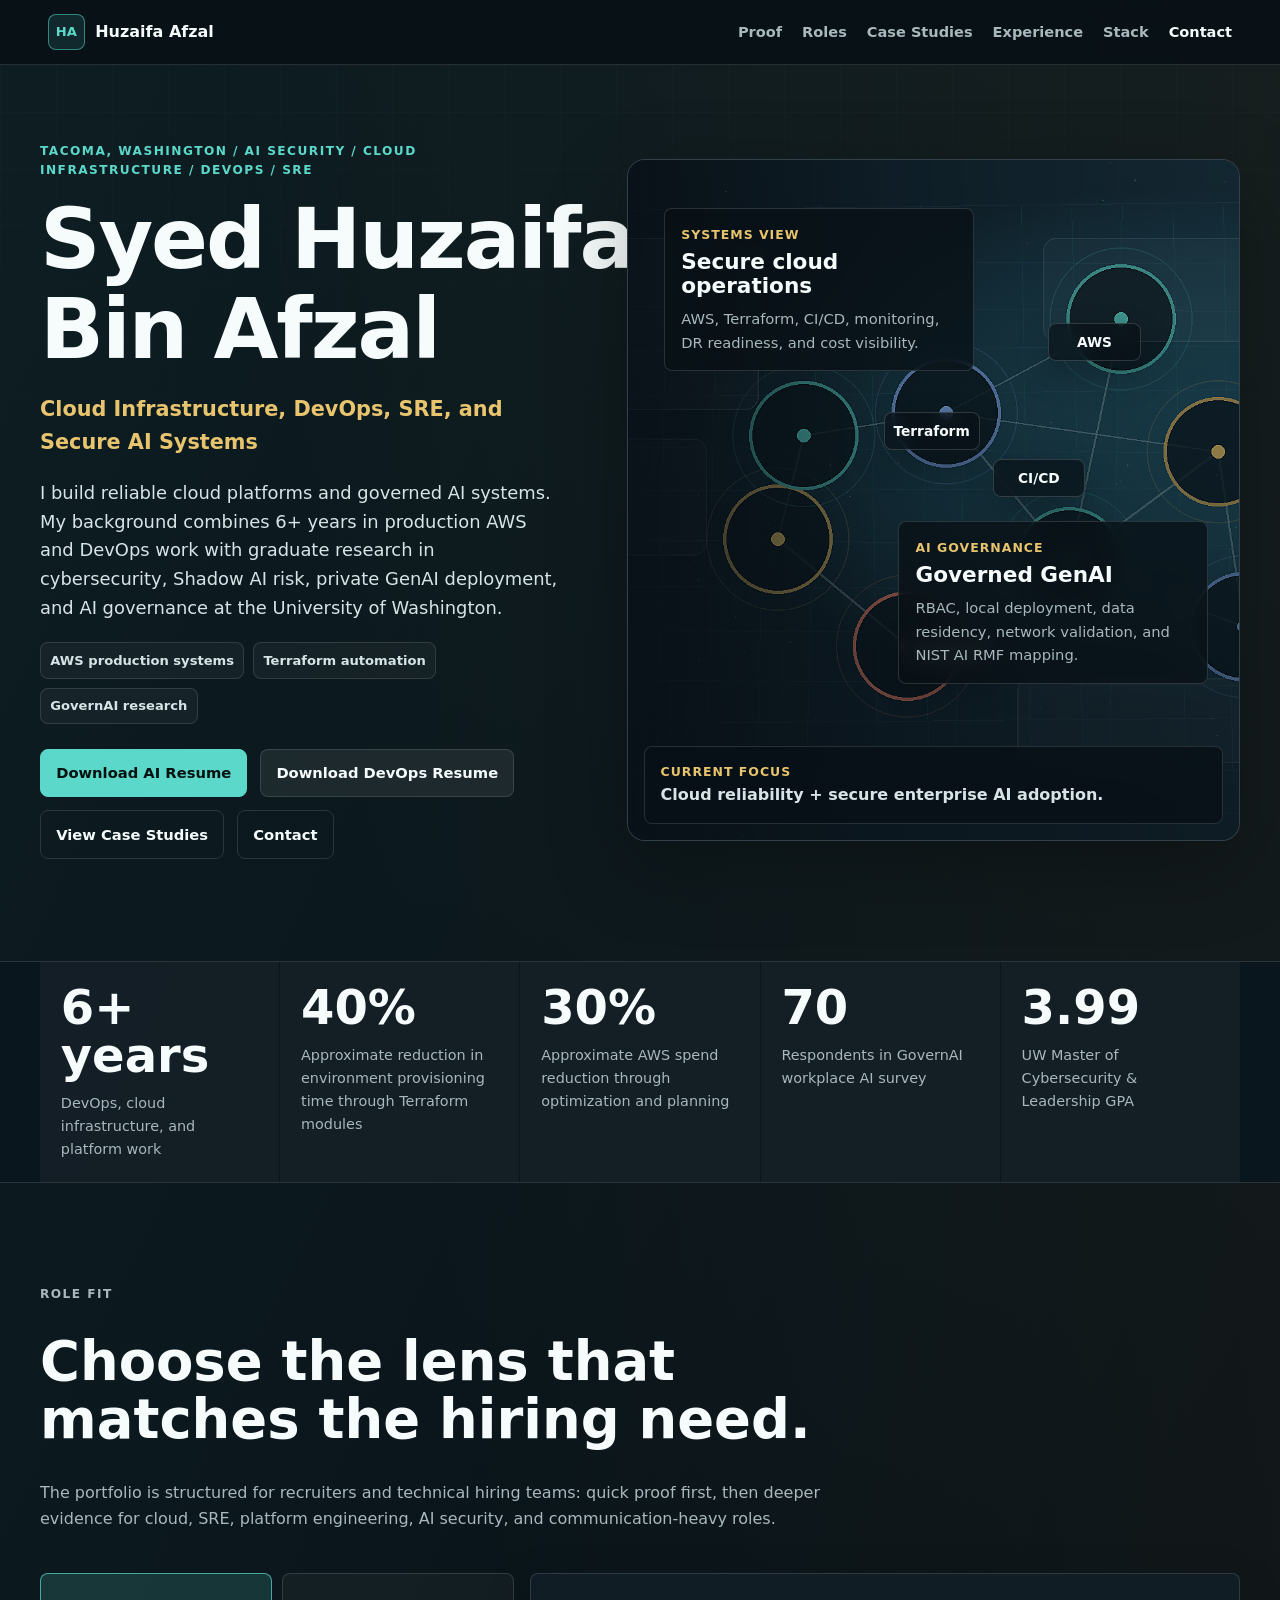
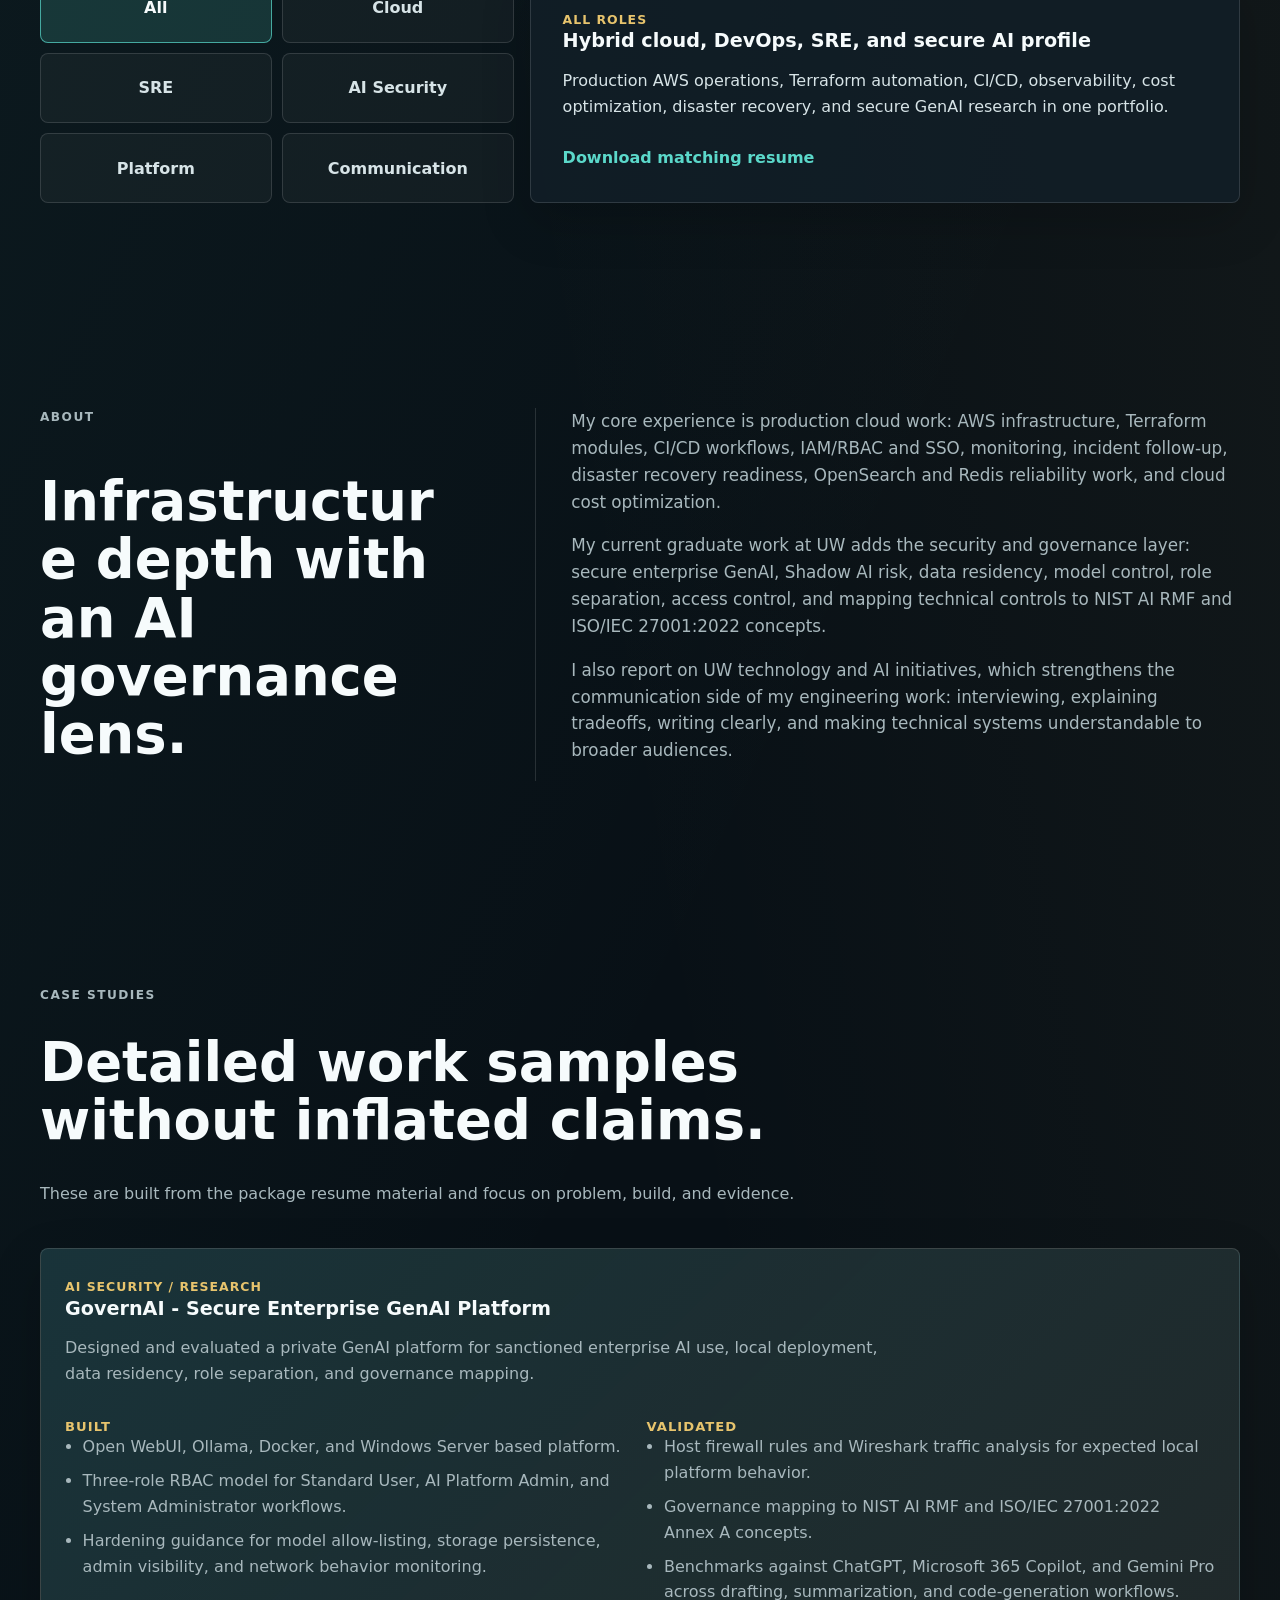
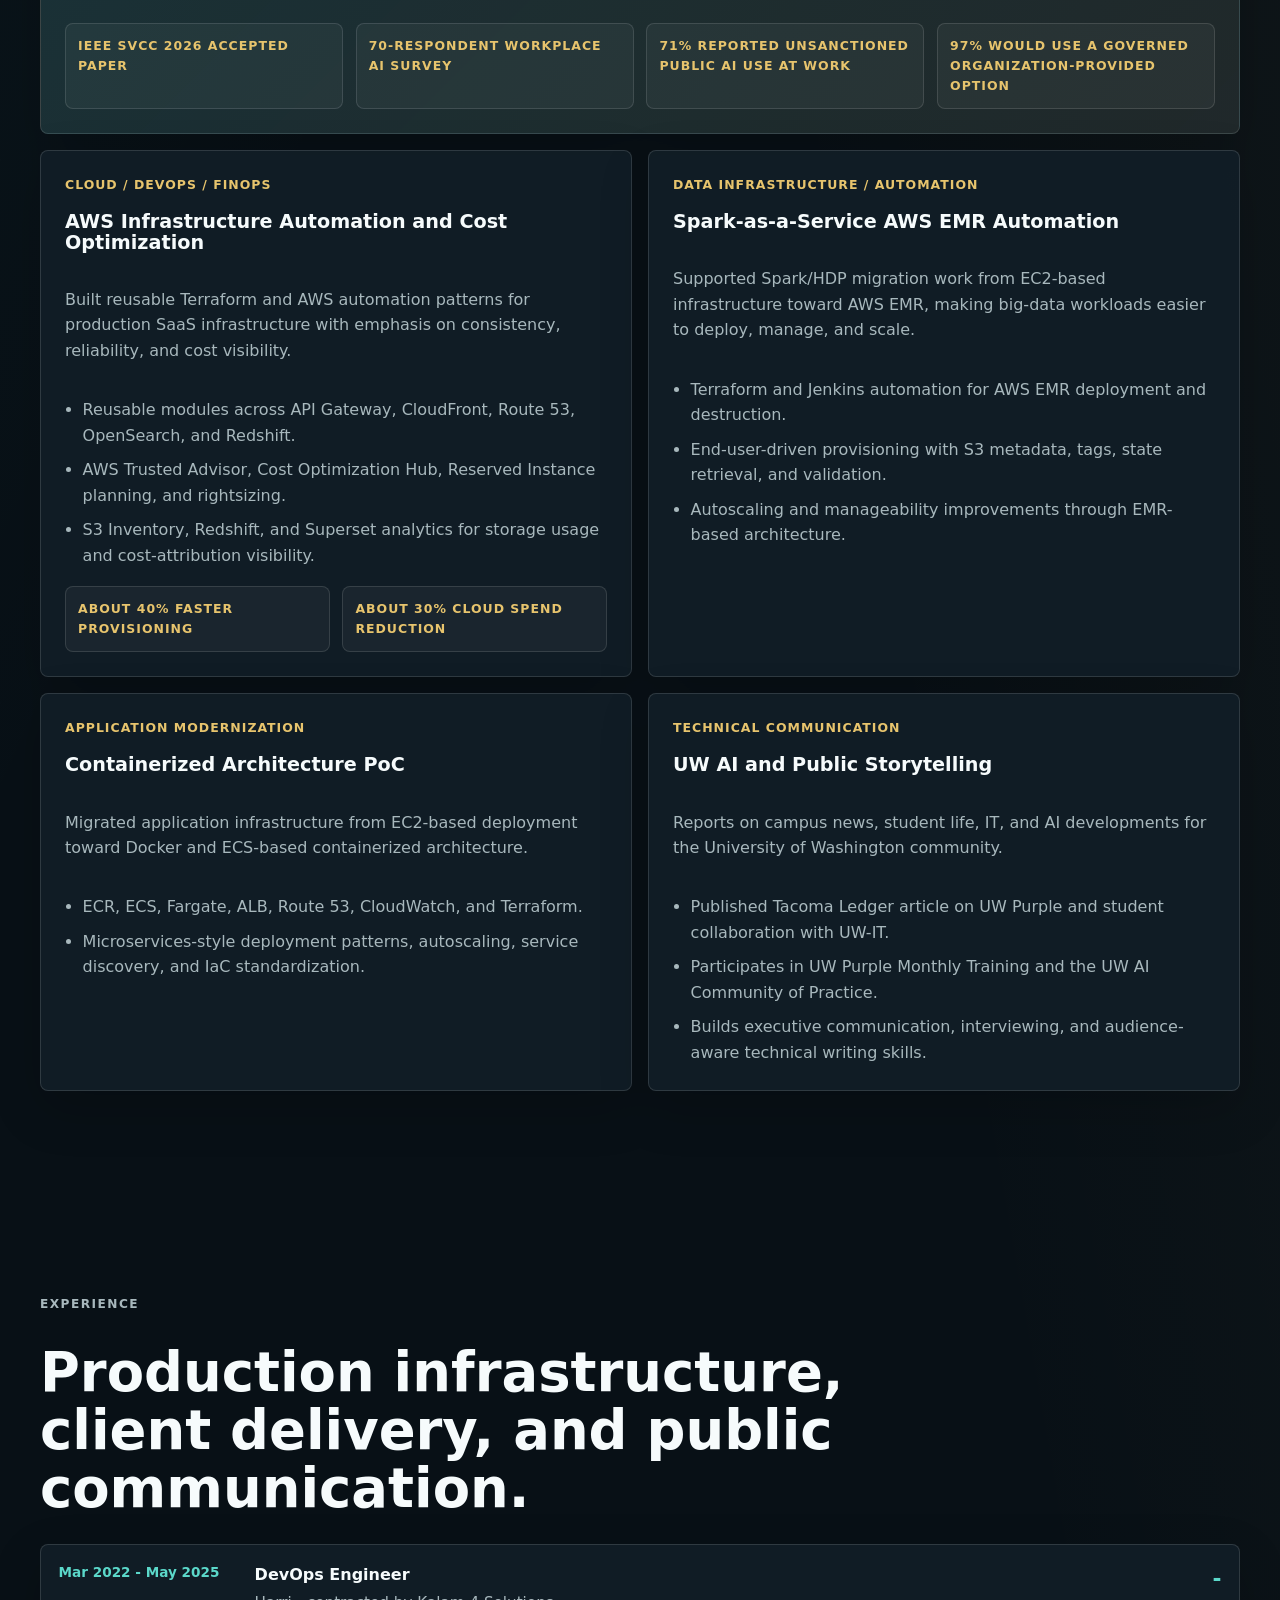
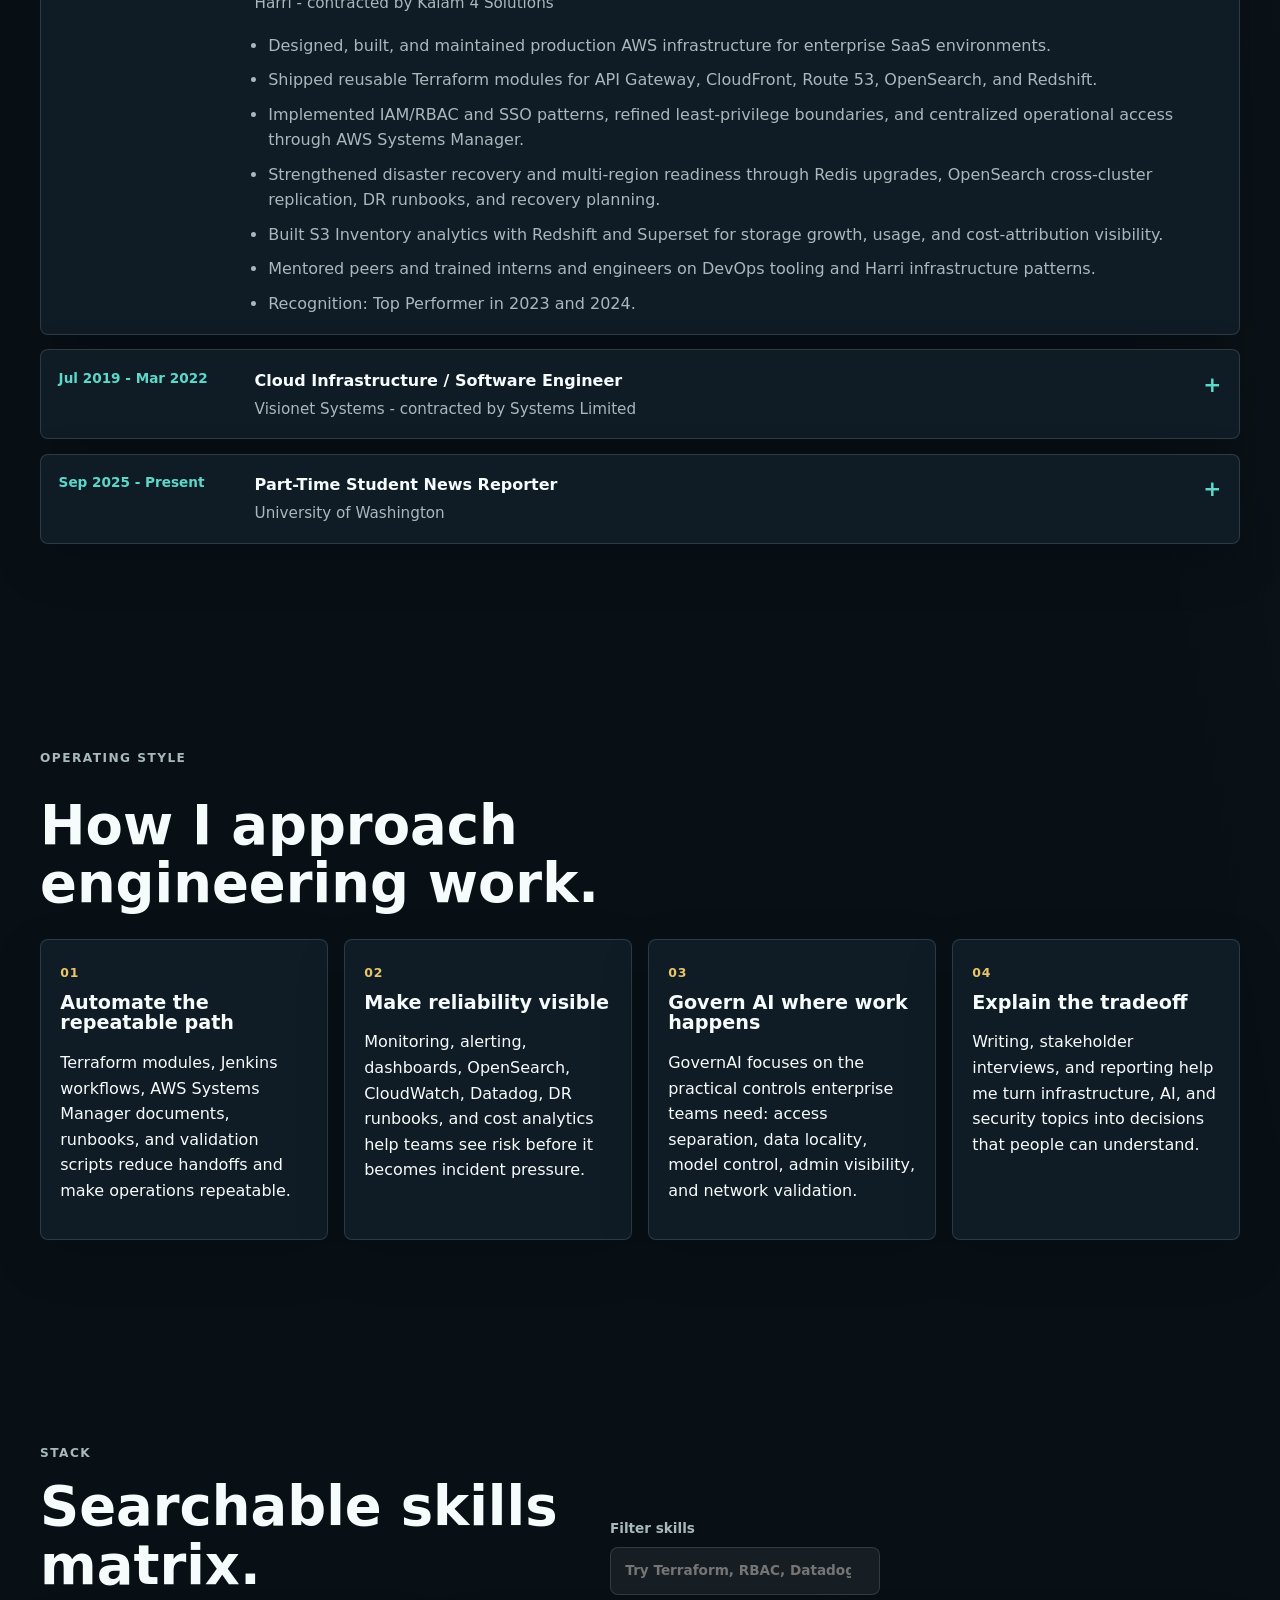
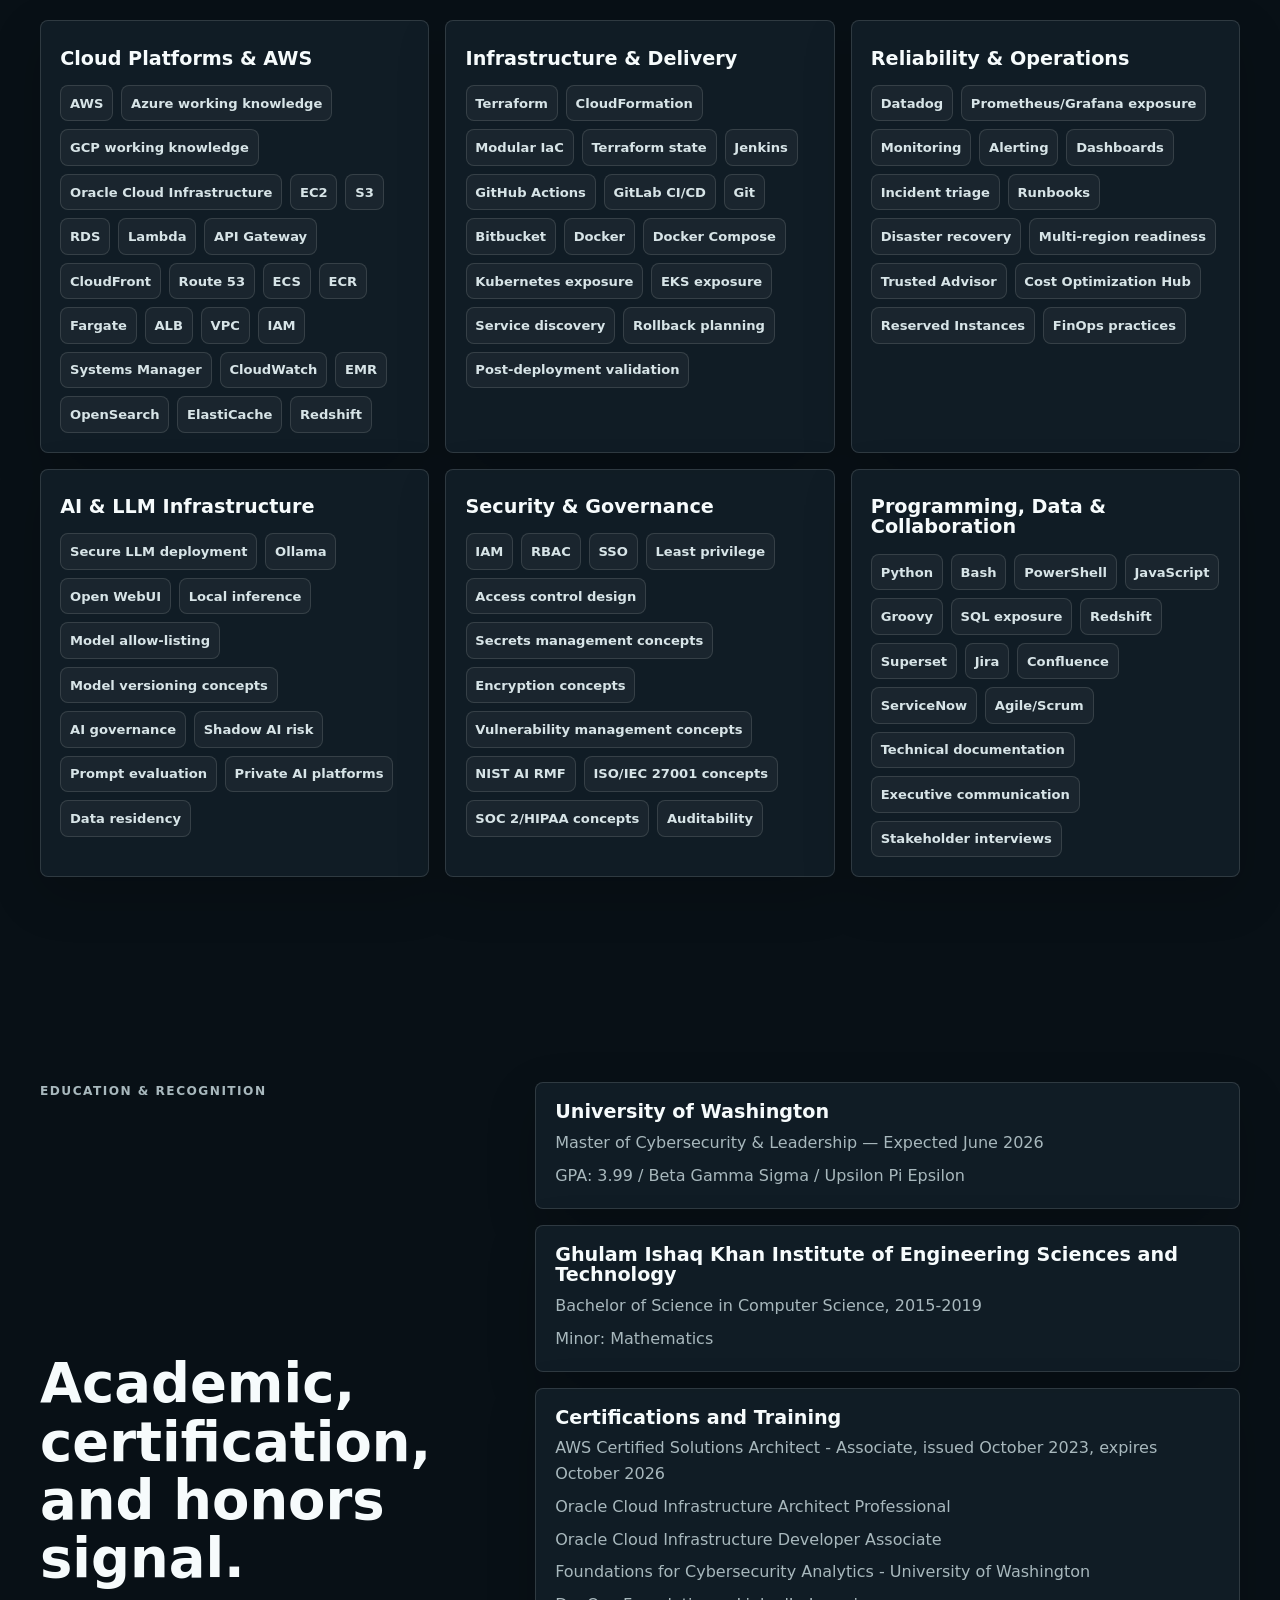
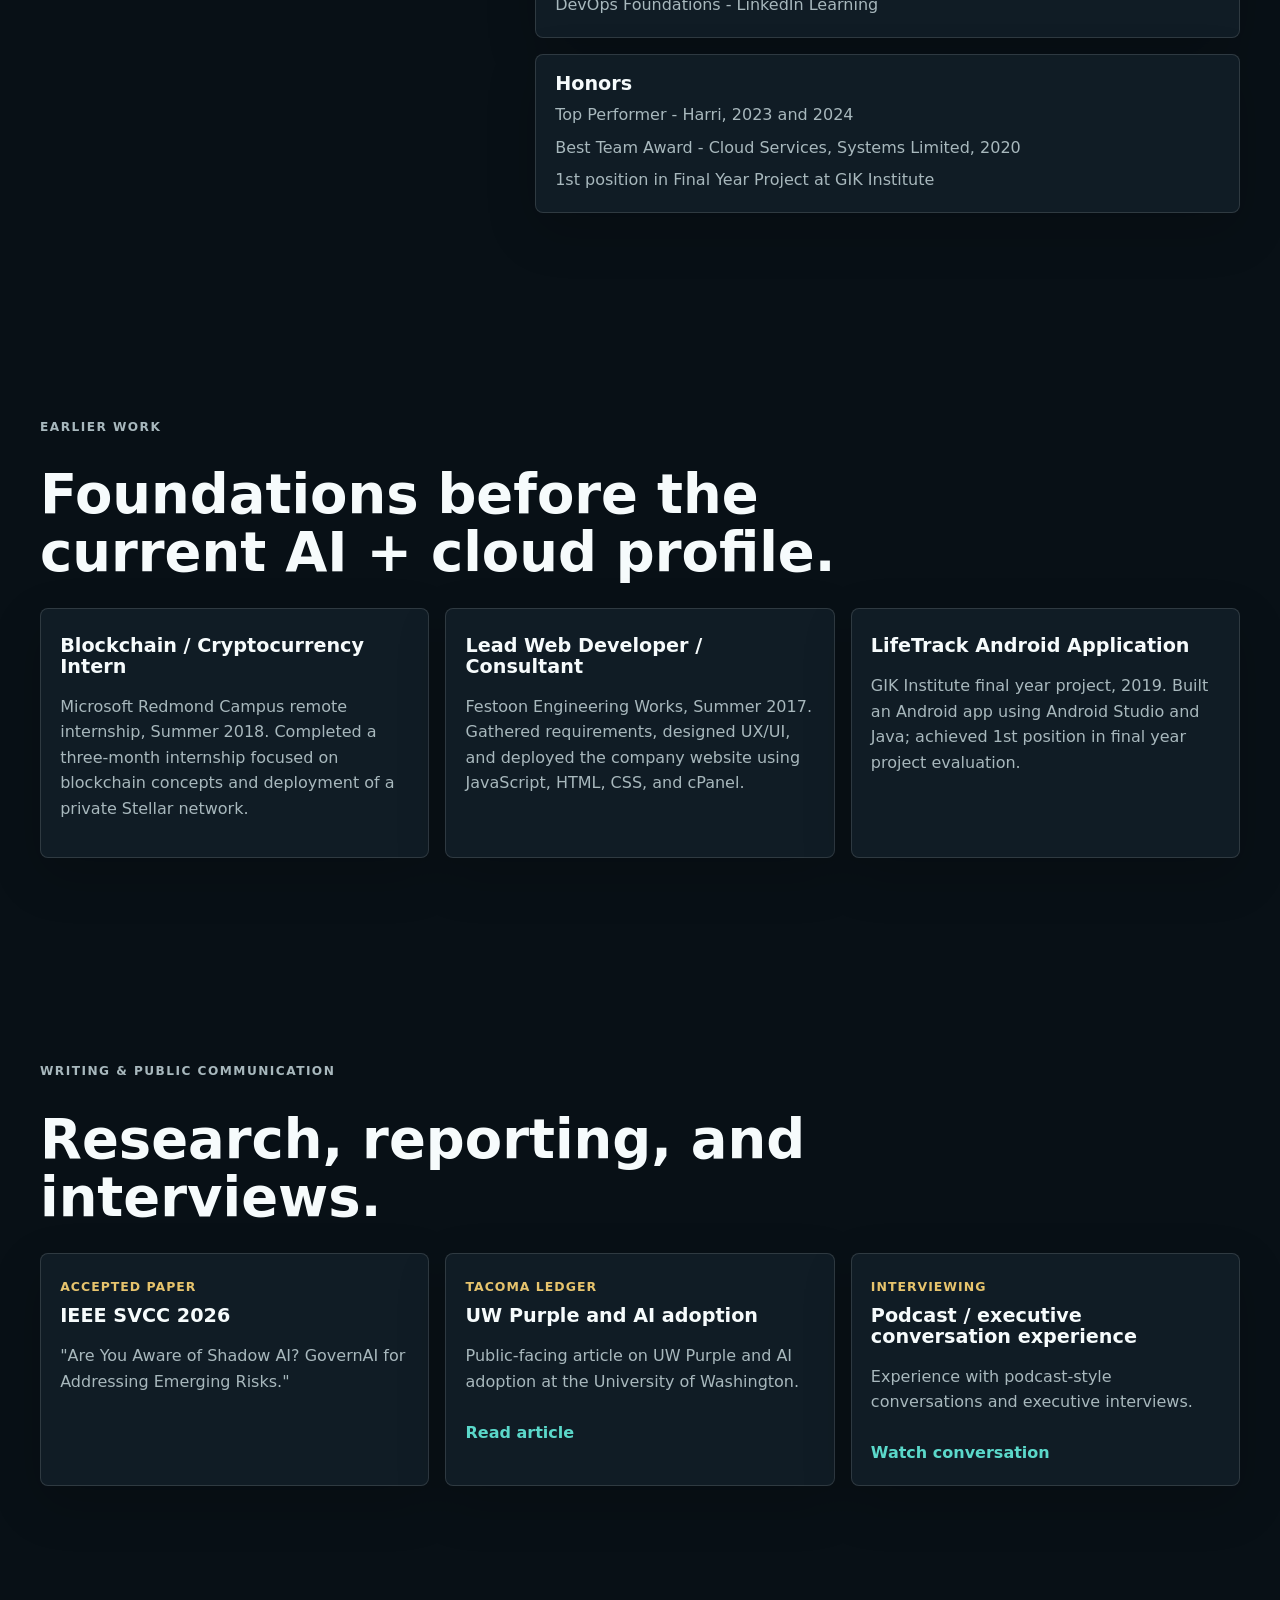
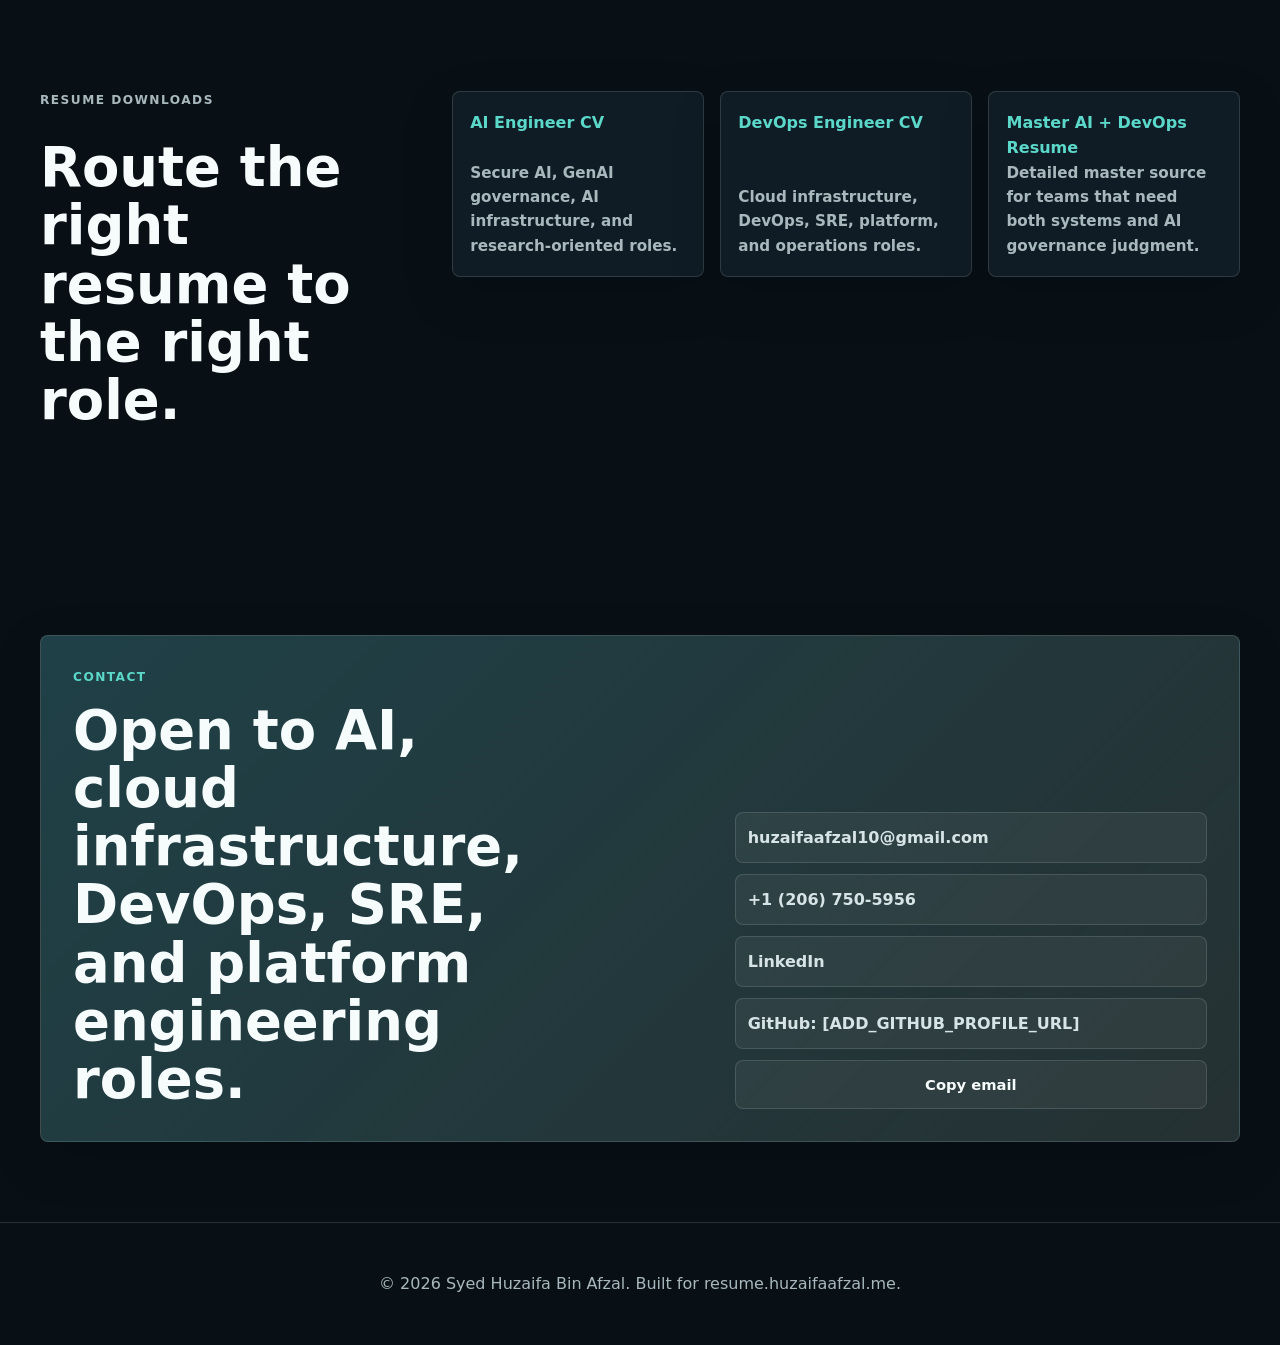
==== commit 29b41866: "First commit v3" ====
--- a/index.html
+++ b/index.html
@@ -9,7 +9,7 @@
   />
   <meta name="theme-color" content="#081016" />
   <title>Syed Huzaifa Bin Afzal | Cloud, DevOps, SRE & Secure AI</title>
-  <link rel="preload" as="image" href="assets/images/secure-cloud-ai-systems.png" />
+  <link rel="preload" as="image" href="assets/images/secure-cloud-abstract.png" />
   <link rel="stylesheet" href="styles.css" />
 </head>
 <body>
@@ -37,13 +37,21 @@
     <section id="top" class="hero section">
       <div class="hero-copy">
         <p class="eyebrow">Tacoma, Washington / AI security / Cloud infrastructure / DevOps / SRE</p>
-        <h1>Syed Huzaifa Bin Afzal</h1>
+        <h1>
+          <span>Syed Huzaifa</span>
+          <span>Bin Afzal</span>
+        </h1>
         <p class="headline">Cloud Infrastructure, DevOps, SRE, and Secure AI Systems</p>
         <p class="lead">
           I build reliable cloud platforms and governed AI systems. My background combines 6+ years
           in production AWS and DevOps work with graduate research in cybersecurity, Shadow AI risk,
           private GenAI deployment, and AI governance at the University of Washington.
         </p>
+        <div class="hero-pills" aria-label="Profile strengths">
+          <span>AWS production systems</span>
+          <span>Terraform automation</span>
+          <span>GovernAI research</span>
+        </div>
         <div class="button-row hero-actions" aria-label="Primary actions">
           <a class="button primary" href="assets/resumes/Syed_Huzaifa_Afzal_AI_Engineer_CV.pdf" download>
             Download AI Resume
@@ -56,18 +64,34 @@
         </div>
       </div>
 
-      <figure class="hero-visual" aria-label="Secure cloud and AI systems visual">
+      <aside class="hero-visual system-console" aria-label="Secure cloud and AI systems visual">
         <img
-          src="assets/images/secure-cloud-ai-systems.png"
-          alt="A dark technical systems map connecting AWS, Terraform, CI/CD, SRE, GovernAI, RBAC, and NIST AI RMF."
+          class="console-bg"
+          src="assets/images/secure-cloud-abstract.png"
+          alt=""
+          aria-hidden="true"
           width="1600"
           height="1050"
         />
-        <figcaption>
-          <span>Systems view</span>
-          Secure cloud operations, platform automation, and governed AI adoption.
-        </figcaption>
-      </figure>
+        <div class="console-panel console-primary">
+          <span>Systems View</span>
+          <strong>Secure cloud operations</strong>
+          <p>AWS, Terraform, CI/CD, monitoring, DR readiness, and cost visibility.</p>
+        </div>
+        <div class="console-panel console-secondary">
+          <span>AI Governance</span>
+          <strong>Governed GenAI</strong>
+          <p>RBAC, local deployment, data residency, network validation, and NIST AI RMF mapping.</p>
+        </div>
+        <div class="node-label node-aws">AWS</div>
+        <div class="node-label node-terraform">Terraform</div>
+        <div class="node-label node-cicd">CI/CD</div>
+        <div class="node-label node-governai">GovernAI</div>
+        <div class="console-caption">
+          <span>Current focus</span>
+          Cloud reliability + secure enterprise AI adoption.
+        </div>
+      </aside>
     </section>
 
     <section id="proof" class="proof-band" aria-label="Portfolio proof points">
--- a/styles.css
+++ b/styles.css
@@ -9,9 +9,9 @@
   --muted: #a8b8bd;
   --soft: #d7e4e7;
   --line: rgba(255, 255, 255, 0.13);
-  --accent: #58d6c9;
-  --accent-2: #f0c766;
-  --accent-3: #88b7ff;
+  --accent: #5bd8ca;
+  --accent-2: #e7c46d;
+  --accent-3: #8fbaff;
   --danger: #ff8a6b;
   --shadow: 0 24px 80px rgba(0, 0, 0, 0.26);
   --radius: 8px;
@@ -30,8 +30,8 @@
 body {
   margin: 0;
   background:
-    linear-gradient(125deg, rgba(88, 214, 201, 0.08), transparent 34%),
-    linear-gradient(260deg, rgba(240, 199, 102, 0.07), transparent 32%),
+    linear-gradient(115deg, rgba(88, 214, 201, 0.07), transparent 30%),
+    linear-gradient(260deg, rgba(240, 199, 102, 0.055), transparent 34%),
     var(--bg);
   color: var(--text);
   font-family: Inter, ui-sans-serif, system-ui, -apple-system, BlinkMacSystemFont, "Segoe UI", sans-serif;
@@ -46,8 +46,8 @@
   background-image:
     linear-gradient(rgba(255, 255, 255, 0.035) 1px, transparent 1px),
     linear-gradient(90deg, rgba(255, 255, 255, 0.035) 1px, transparent 1px);
-  background-size: 48px 48px;
-  mask-image: linear-gradient(to bottom, rgba(0, 0, 0, 0.75), transparent 76%);
+  background-size: 56px 56px;
+  mask-image: linear-gradient(to bottom, rgba(0, 0, 0, 0.48), transparent 72%);
 }
 
 a {
@@ -164,10 +164,10 @@
 
 .hero {
   display: grid;
-  grid-template-columns: minmax(0, 0.9fr) minmax(340px, 1.1fr);
+  grid-template-columns: minmax(0, 0.92fr) minmax(360px, 1.08fr);
   align-items: center;
-  gap: clamp(2rem, 5vw, 4rem);
-  min-height: calc(100vh - 72px);
+  gap: clamp(2.5rem, 5vw, 4.5rem);
+  min-height: 820px;
   padding-top: clamp(3rem, 6vw, 5rem);
 }
 
@@ -197,14 +197,20 @@
 }
 
 h1 {
-  max-width: 11ch;
-  font-size: clamp(3.2rem, 8vw, 7rem);
-  font-weight: 850;
+  max-width: 13.5ch;
+  font-size: 5.25rem;
+  font-weight: 820;
+  letter-spacing: -0.025em;
+}
+
+h1 span {
+  display: block;
+  white-space: nowrap;
 }
 
 h2 {
   max-width: 12ch;
-  font-size: clamp(2.05rem, 4.4vw, 4rem);
+  font-size: 3.4rem;
   font-weight: 850;
 }
 
@@ -222,8 +228,8 @@
 .headline {
   margin: 1.15rem 0 0;
   color: var(--accent-2);
-  font-size: clamp(1.1rem, 2.5vw, 1.55rem);
-  font-weight: 800;
+  font-size: 1.3rem;
+  font-weight: 760;
 }
 
 .lead,
@@ -244,30 +250,48 @@
   max-width: 760px;
   margin: 1.2rem 0 0;
   color: var(--soft);
-  font-size: clamp(1.04rem, 1.5vw, 1.22rem);
+  font-size: 1.12rem;
+}
+
+.hero-pills {
+  display: flex;
+  flex-wrap: wrap;
+  gap: 0.55rem;
+  margin-top: 1.25rem;
+}
+
+.hero-pills span {
+  border: 1px solid rgba(255, 255, 255, 0.12);
+  border-radius: var(--radius);
+  padding: 0.42rem 0.58rem;
+  background: rgba(255, 255, 255, 0.04);
+  color: var(--soft);
+  font-size: 0.82rem;
+  font-weight: 720;
 }
 
 .button-row {
   display: flex;
   flex-wrap: wrap;
   gap: 0.8rem;
-  margin-top: 1.8rem;
+  margin-top: 1.55rem;
 }
 
 .button,
 .copy-button {
   display: inline-flex;
-  min-height: 2.8rem;
+  min-height: 2.78rem;
   align-items: center;
   justify-content: center;
   border: 1px solid var(--line);
   border-radius: var(--radius);
-  padding: 0.75rem 1rem;
+  padding: 0.72rem 0.95rem;
   background: rgba(255, 255, 255, 0.07);
   color: var(--text);
   cursor: pointer;
   font: inherit;
-  font-weight: 800;
+  font-size: 0.92rem;
+  font-weight: 760;
   transition: transform 180ms ease, border-color 180ms ease, background 180ms ease;
 }
 
@@ -298,33 +322,132 @@
   box-shadow: var(--shadow);
 }
 
-.hero-visual img {
+.system-console {
+  min-height: clamp(520px, 64vw, 680px);
+  isolation: isolate;
+}
+
+.console-bg {
   display: block;
   width: 100%;
-  min-height: 520px;
+  height: 100%;
+  min-height: inherit;
   object-fit: cover;
-}
-
-.hero-visual figcaption {
+  object-position: center;
+  opacity: 0.86;
+}
+
+.system-console::after {
+  content: "";
   position: absolute;
+  inset: 0;
+  z-index: 1;
+  background:
+    linear-gradient(90deg, rgba(8, 16, 22, 0.7), transparent 42%),
+    linear-gradient(180deg, rgba(8, 16, 22, 0.1), rgba(8, 16, 22, 0.52));
+  pointer-events: none;
+}
+
+.console-panel,
+.node-label,
+.console-caption {
+  position: absolute;
+  z-index: 2;
+}
+
+.console-panel {
+  z-index: 3;
+  max-width: 310px;
+  border: 1px solid rgba(255, 255, 255, 0.14);
+  border-radius: var(--radius);
+  padding: 1rem;
+  background: rgba(8, 16, 22, 0.76);
+  color: var(--soft);
+  backdrop-filter: blur(12px);
+}
+
+.console-panel span,
+.console-caption span {
+  display: block;
+  color: var(--accent-2);
+  font-size: 0.78rem;
+  font-weight: 820;
+  letter-spacing: 0.08em;
+  text-transform: uppercase;
+}
+
+.console-panel strong {
+  display: block;
+  margin-top: 0.32rem;
+  color: var(--text);
+  font-size: 1.35rem;
+  line-height: 1.12;
+}
+
+.console-panel p {
+  margin: 0.55rem 0 0;
+  color: var(--muted);
+  font-size: 0.92rem;
+}
+
+.console-primary {
+  top: 7%;
+  left: 6%;
+}
+
+.console-secondary {
+  right: 5%;
+  bottom: 23%;
+}
+
+.node-label {
+  display: inline-flex;
+  min-width: 5.8rem;
+  align-items: center;
+  justify-content: center;
+  border: 1px solid rgba(255, 255, 255, 0.16);
+  border-radius: var(--radius);
+  padding: 0.44rem 0.55rem;
+  background: rgba(8, 16, 22, 0.68);
+  color: var(--text);
+  box-shadow: 0 14px 34px rgba(0, 0, 0, 0.22);
+  font-size: 0.86rem;
+  font-weight: 780;
+  backdrop-filter: blur(8px);
+}
+
+.node-aws {
+  top: 24%;
+  right: 16%;
+}
+
+.node-terraform {
+  top: 37%;
+  left: 42%;
+}
+
+.node-cicd {
+  top: 44%;
+  right: 25%;
+}
+
+.node-governai {
+  bottom: 25%;
+  left: 45%;
+}
+
+.console-caption {
+  z-index: 3;
   right: 1rem;
   bottom: 1rem;
   left: 1rem;
-  border: 1px solid rgba(255, 255, 255, 0.14);
-  border-radius: var(--radius);
-  padding: 0.9rem 1rem;
-  background: rgba(8, 16, 22, 0.78);
+  border: 1px solid rgba(255, 255, 255, 0.13);
+  border-radius: var(--radius);
+  padding: 0.95rem 1rem;
+  background: rgba(8, 16, 22, 0.82);
   color: var(--soft);
+  font-weight: 700;
   backdrop-filter: blur(12px);
-  font-weight: 700;
-}
-
-.hero-visual figcaption span {
-  display: block;
-  color: var(--accent-2);
-  font-size: 0.78rem;
-  letter-spacing: 0.08em;
-  text-transform: uppercase;
 }
 
 .proof-band {
@@ -349,7 +472,7 @@
 .proof-inner strong {
   display: block;
   color: var(--text);
-  font-size: clamp(2rem, 4vw, 3.2rem);
+  font-size: 3rem;
   line-height: 1;
 }
 
@@ -817,6 +940,14 @@
   .hero {
     min-height: auto;
   }
+
+  h1 {
+    font-size: 4.45rem;
+  }
+
+  h2 {
+    font-size: 3rem;
+  }
 }
 
 @media (max-width: 820px) {
@@ -845,8 +976,16 @@
     padding: 0.7rem 0;
   }
 
-  .hero-visual img {
-    min-height: 420px;
+  .system-console {
+    min-height: 460px;
+  }
+
+  h1 {
+    font-size: 3.9rem;
+  }
+
+  h2 {
+    font-size: 2.55rem;
   }
 
   .case-grid,
@@ -876,8 +1015,25 @@
     width: min(100% - 1rem, 1200px);
   }
 
+  .hero {
+    padding-top: 2.6rem;
+  }
+
   h1 {
-    max-width: 10ch;
+    max-width: 100%;
+    font-size: 2.82rem;
+  }
+
+  .headline {
+    font-size: 1.08rem;
+  }
+
+  .lead {
+    font-size: 1rem;
+  }
+
+  .hero-pills span {
+    font-size: 0.78rem;
   }
 
   .hero-actions .button {
